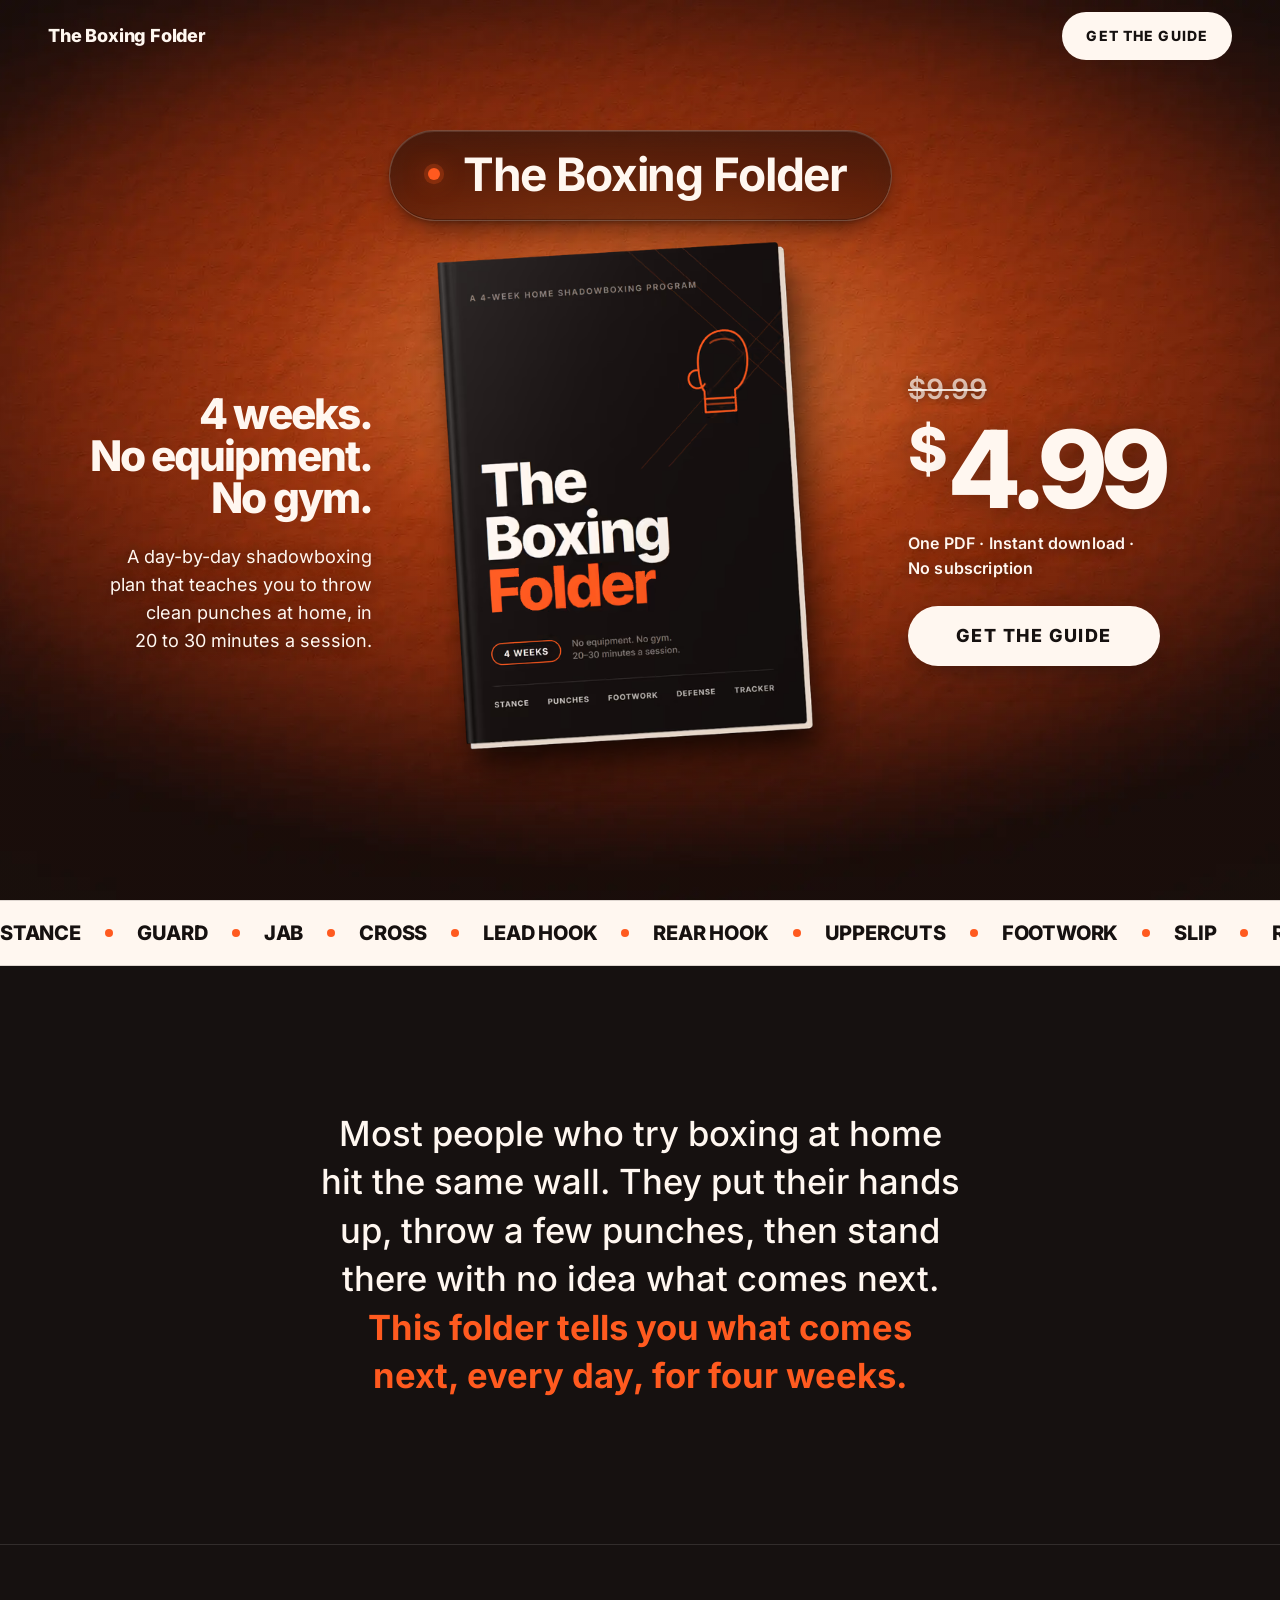
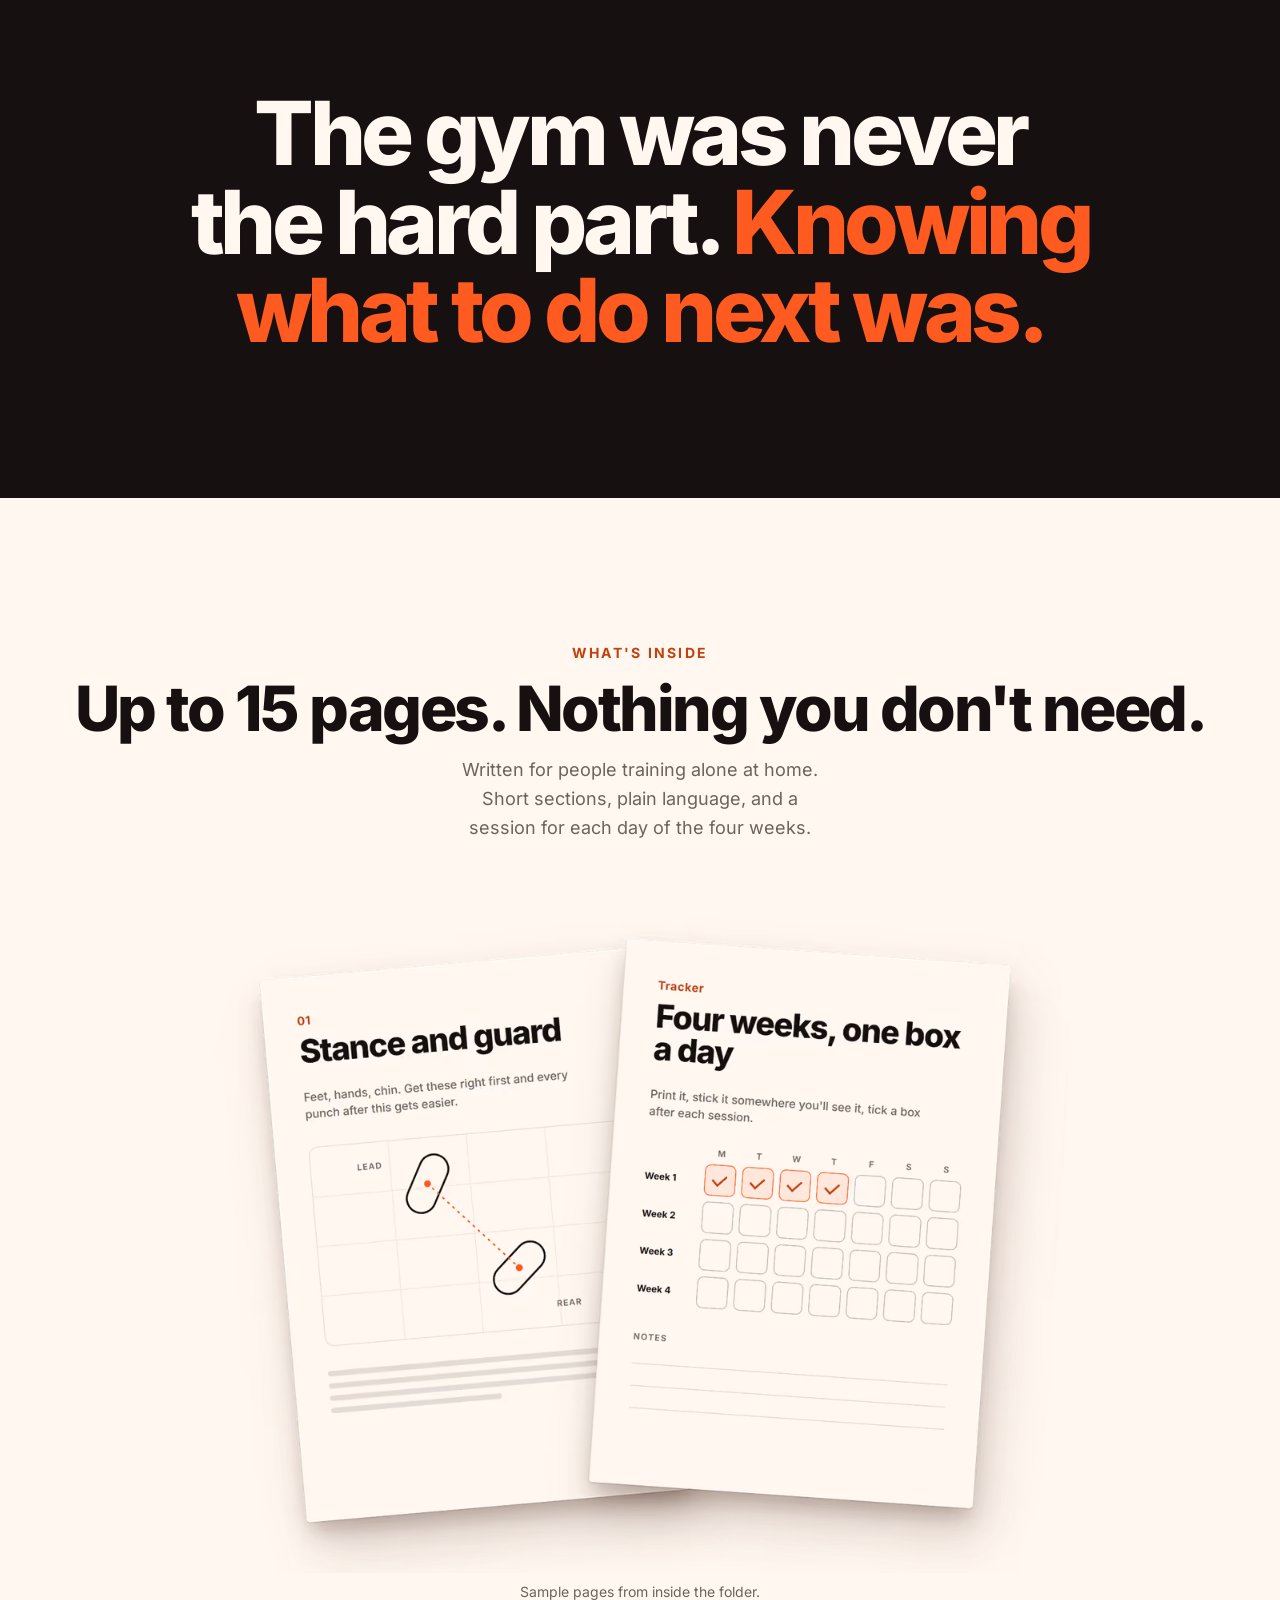
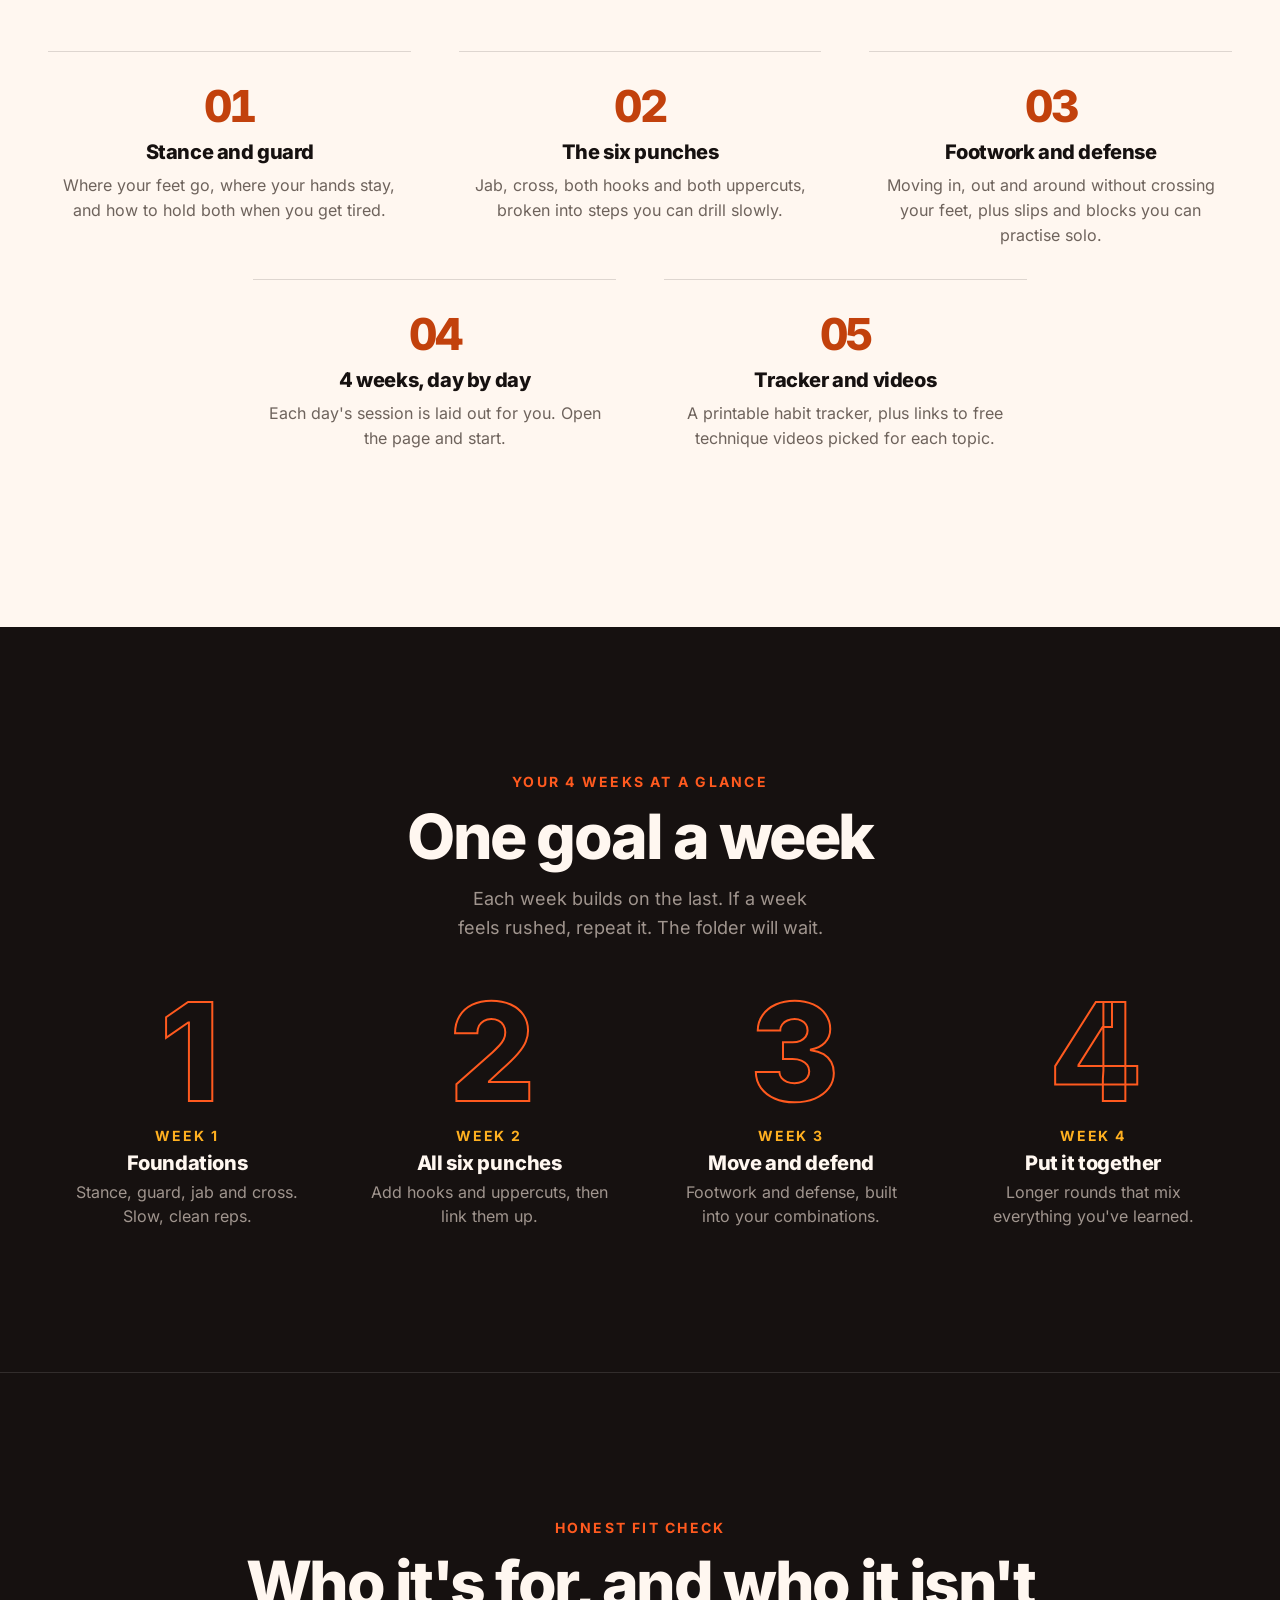
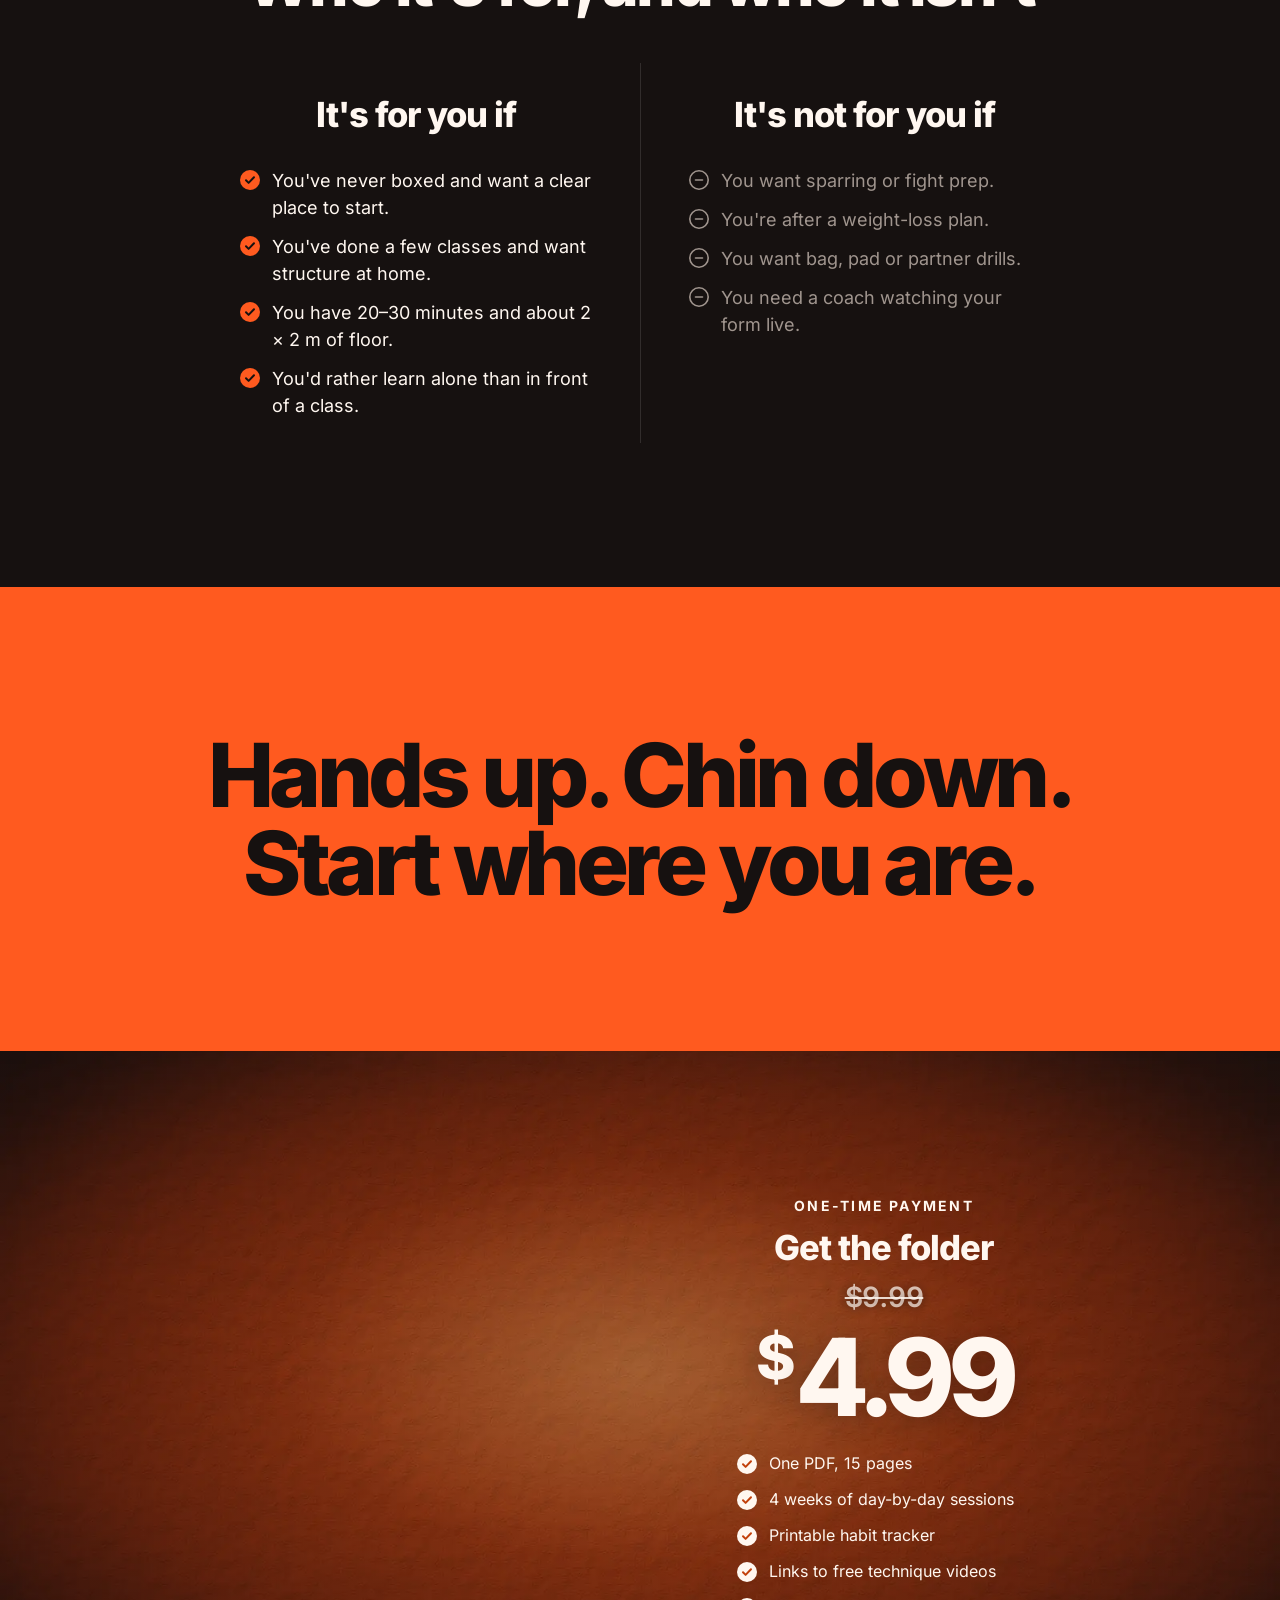
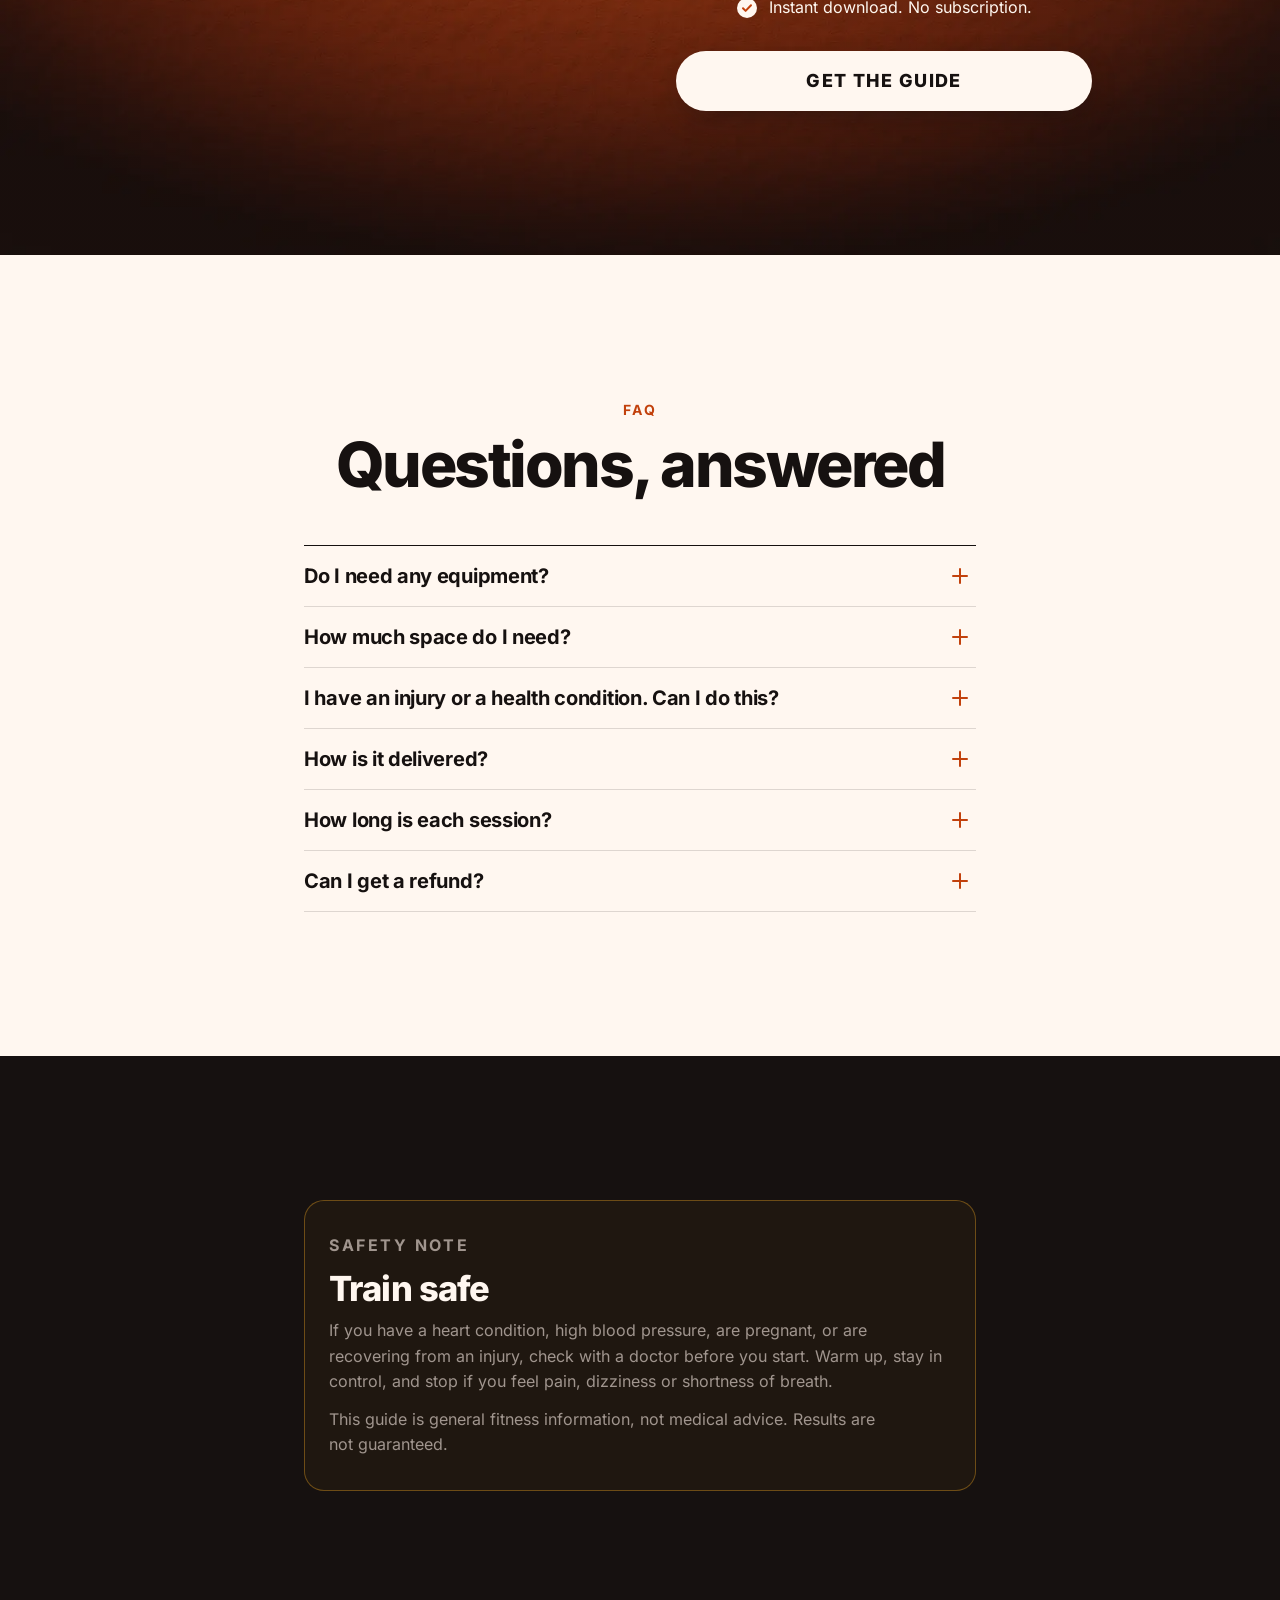
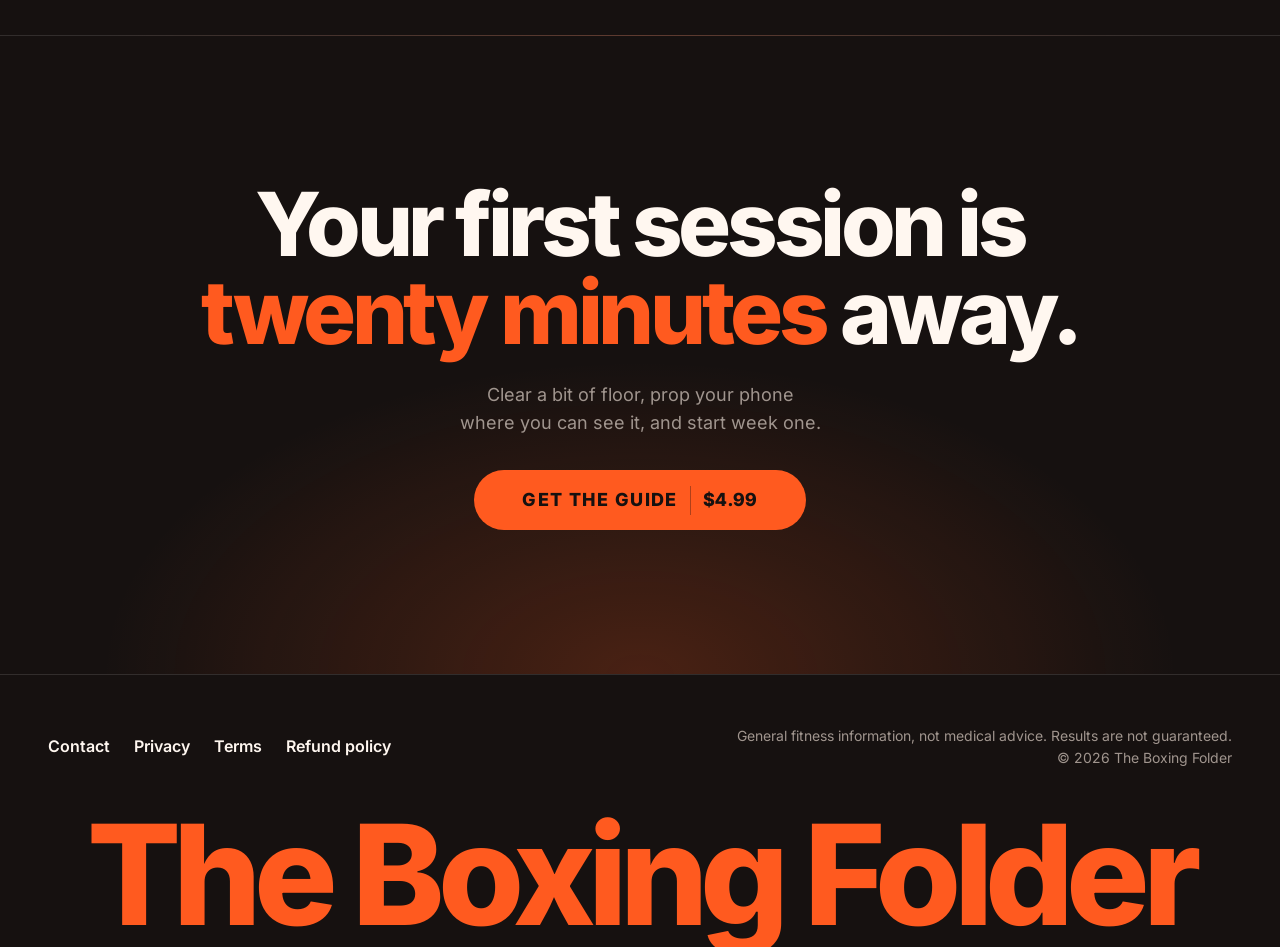
==== index.html @ f083397f "Polar checkout, struck launch price, classier title pill, refund policy, Polar in terms and privacy" ====
<!doctype html>
<html lang="en">
<head>
  <meta charset="utf-8">
  <meta name="viewport" content="width=device-width, initial-scale=1, viewport-fit=cover">
  <title>The Boxing Folder: a 4-week home shadowboxing program (PDF)</title>
  <meta name="description" content="A 4-week, day-by-day shadowboxing program for home. No equipment, no gym, 20–30 minutes a session. One PDF, $4.99, instant download.">
  <meta name="theme-color" content="#161110">
  <meta name="color-scheme" content="dark">

  <link rel="canonical" href="https://theboxingfolder.onrender.com/">
  <meta property="og:url" content="https://theboxingfolder.onrender.com/">
  <meta property="og:type" content="website">
  <meta property="og:title" content="The Boxing Folder">
  <meta property="og:description" content="4 weeks. No equipment. No gym. A day-by-day shadowboxing plan for home.">
  <meta property="og:image" content="https://theboxingfolder.onrender.com/assets/img/og-image.jpg">
  <meta property="og:image:width" content="1200">
  <meta property="og:image:height" content="630">
  <meta property="og:image:alt" content="The Boxing Folder: 4 weeks, no equipment, no gym.">
  <meta name="twitter:card" content="summary_large_image">
  <meta name="twitter:title" content="The Boxing Folder">
  <meta name="twitter:description" content="4 weeks. No equipment. No gym. A day-by-day shadowboxing plan for home.">
  <meta name="twitter:image" content="https://theboxingfolder.onrender.com/assets/img/og-image.jpg">

  <link rel="icon" href="assets/favicon.svg" type="image/svg+xml">
  <link rel="preload" href="assets/fonts/inter-latin-var.woff2" as="font" type="font/woff2" crossorigin>
  <link rel="preload" href="assets/img/texture-tall.webp" as="image" type="image/webp" media="(max-width: 1023px)">
  <link rel="preload" href="assets/img/texture-wide.webp" as="image" type="image/webp" media="(min-width: 1024px)">
  <link rel="stylesheet" href="styles.css">
  <script src="main.js" defer></script>
</head>
<body>
  <a class="skip" href="#main">Skip to content</a>

  <header class="site-header is-over" data-header>
    <div class="wrap header-row">
      <a class="wordmark" href="#top" data-header-mark>The Boxing Folder</a>
      <a class="btn btn-sm" href="#buy" data-checkout>GET THE GUIDE</a>
    </div>
  </header>

  <main id="main">
    <!-- Hero: title at the very top, the book in the middle, the price opposite the tagline -->
    <section class="hero texture" id="top" aria-labelledby="title">
      <div class="wrap hero-inner">
        <div class="hero-title">
          <div class="title-pill"><h1 id="title">The Boxing Folder</h1></div>
        </div>

        <div class="hero-grid">
          <p class="tagline"><span>4 weeks.</span> <span>No equipment.</span> <span>No gym.</span></p>

          <figure class="hero-book">
            <!-- PLACEHOLDER: stand-in cover. Re-render book-*.avif/webp from the real PDF cover (render-art2.js). -->
            <picture>
              <source type="image/avif" srcset="assets/img/book-400.avif 400w, assets/img/book-600.avif 600w, assets/img/book-800.avif 800w, assets/img/book-1000.avif 1000w" sizes="(min-width: 1024px) 440px, min(78vw, 400px)">
              <img src="assets/img/book-600.webp" srcset="assets/img/book-400.webp 400w, assets/img/book-600.webp 600w, assets/img/book-800.webp 800w, assets/img/book-1000.webp 1000w" sizes="(min-width: 1024px) 440px, min(78vw, 400px)" width="1110" height="1428" alt="The Boxing Folder, shown as a book: a 4-week home shadowboxing program." fetchpriority="high" decoding="async">
            </picture>
          </figure>

          <div class="buy" data-hero-cta>
            <p class="big-price">
              <s class="was"><span class="sr-only">Regular price </span>$9.99</s>
              <span class="price"><span class="sr-only">Launch price </span><span class="cur">$</span>4.99</span>
            </p>
            <p class="price-note"><span>One PDF · Instant download ·</span> <span>No subscription</span></p>
            <a class="btn btn-light btn-lg" href="#buy" data-checkout>GET THE GUIDE</a>
          </div>

          <p class="promise">A day-by-day shadowboxing plan that teaches you to throw clean punches at home, in 20 to 30 minutes a session.</p>
        </div>
      </div>
    </section>

    <!-- Ticker -->
    <div class="ticker" aria-hidden="true">
      <div class="ticker-track">
        <span>Stance</span><span>Guard</span><span>Jab</span><span>Cross</span><span>Lead hook</span><span>Rear hook</span><span>Uppercuts</span><span>Footwork</span><span>Slip</span><span>Roll</span>
        <span>Stance</span><span>Guard</span><span>Jab</span><span>Cross</span><span>Lead hook</span><span>Rear hook</span><span>Uppercuts</span><span>Footwork</span><span>Slip</span><span>Roll</span>
      </div>
    </div>

    <!-- Intro -->
    <section class="section intro" aria-label="Introduction">
      <div class="wrap center">
        <p class="lead">Most people who try boxing at home hit the same wall. They put their hands up, throw a few punches, then stand there with no idea what comes next. <strong>This folder tells you what comes next, every day, for four weeks.</strong></p>
      </div>
    </section>

    <!-- Manifesto -->
    <section class="section manifesto" aria-label="Why it works">
      <div class="wrap center">
        <p class="statement reveal">The gym was never the hard part. <em>Knowing what to do next was.</em></p>
      </div>
    </section>

    <!-- What's inside -->
    <section class="section band-paper" id="inside" aria-labelledby="inside-h">
      <div class="wrap">
        <header class="section-head center">
          <p class="eyebrow">What's inside</p>
          <h2 id="inside-h">Up to 15 pages. Nothing you don't need.</h2>
          <p class="section-sub">Written for people training alone at home. Short sections, plain language, and a session for each day of the four weeks.</p>
        </header>

        <figure class="pages reveal">
          <!-- PLACEHOLDER: stand-in pages. Replace pages-*.avif/webp with real pages from the PDF. -->
          <picture>
            <source type="image/avif" srcset="assets/img/pages-700.avif 700w, assets/img/pages-1100.avif 1100w, assets/img/pages-1600.avif 1600w" sizes="(min-width: 1024px) 880px, 100vw">
            <img src="assets/img/pages-1100.webp" srcset="assets/img/pages-700.webp 700w, assets/img/pages-1100.webp 1100w, assets/img/pages-1600.webp 1600w" sizes="(min-width: 1024px) 880px, 100vw" width="1600" height="1240" alt="Two sample pages: a stance diagram with lead and rear foot placement, and a four-week habit tracker." loading="lazy" decoding="async">
          </picture>
          <figcaption>Sample pages from inside the folder.</figcaption>
        </figure>

        <ol class="items">
          <li class="item reveal">
            <span class="item-num">01</span>
            <h3>Stance and guard</h3>
            <p>Where your feet go, where your hands stay, and how to hold both when you get tired.</p>
          </li>
          <li class="item reveal">
            <span class="item-num">02</span>
            <h3>The six punches</h3>
            <p>Jab, cross, both hooks and both uppercuts, broken into steps you can drill slowly.</p>
          </li>
          <li class="item reveal">
            <span class="item-num">03</span>
            <h3>Footwork and defense</h3>
            <p>Moving in, out and around without crossing your feet, plus slips and blocks you can practise solo.</p>
          </li>
          <li class="item reveal">
            <span class="item-num">04</span>
            <h3>4 weeks, day by day</h3>
            <p>Each day's session is laid out for you. Open the page and start.</p>
          </li>
          <li class="item reveal">
            <span class="item-num">05</span>
            <h3>Tracker and videos</h3>
            <p>A printable habit tracker, plus links to free technique videos picked for each topic.</p>
          </li>
        </ol>
      </div>
    </section>

    <!-- Four weeks at a glance -->
    <section class="section" id="weeks" aria-labelledby="weeks-h">
      <div class="wrap">
        <header class="section-head center">
          <p class="eyebrow">Your 4 weeks at a glance</p>
          <h2 id="weeks-h">One goal a week</h2>
          <p class="section-sub">Each week builds on the last. If a week feels rushed, repeat it. The folder will wait.</p>
        </header>
        <ol class="weeks">
          <li class="week reveal"><span class="week-num" aria-hidden="true">1</span><span class="week-tag">Week 1</span><h3>Foundations</h3><p>Stance, guard, jab and cross. Slow, clean reps.</p></li>
          <li class="week reveal"><span class="week-num" aria-hidden="true">2</span><span class="week-tag">Week 2</span><h3>All six punches</h3><p>Add hooks and uppercuts, then link them up.</p></li>
          <li class="week reveal"><span class="week-num" aria-hidden="true">3</span><span class="week-tag">Week 3</span><h3>Move and defend</h3><p>Footwork and defense, built into your combinations.</p></li>
          <li class="week reveal"><span class="week-num" aria-hidden="true">4</span><span class="week-tag">Week 4</span><h3>Put it together</h3><p>Longer rounds that mix everything you've learned.</p></li>
        </ol>
      </div>
    </section>

    <!-- Who it's for -->
    <section class="section" id="fit" aria-labelledby="fit-h">
      <div class="wrap">
        <header class="section-head center">
          <p class="eyebrow">Honest fit check</p>
          <h2 id="fit-h">Who it's for, and who it isn't</h2>
        </header>
        <div class="fit">
          <div class="fit-col reveal">
            <h3>It's for you if</h3>
            <ul class="ticks">
              <li>You've never boxed and want a clear place to start.</li>
              <li>You've done a few classes and want structure at home.</li>
              <li>You have 20–30 minutes and about 2 × 2 m of floor.</li>
              <li>You'd rather learn alone than in front of a class.</li>
            </ul>
          </div>
          <div class="fit-col reveal">
            <h3>It's not for you if</h3>
            <ul class="ticks ticks-no">
              <li>You want sparring or fight prep.</li>
              <li>You're after a weight-loss plan.</li>
              <li>You want bag, pad or partner drills.</li>
              <li>You need a coach watching your form live.</li>
            </ul>
          </div>
        </div>
      </div>
    </section>

    <!-- Own-voice line -->
    <section class="band-ember" aria-label="Our approach">
      <div class="wrap center">
        <p class="statement statement-dark reveal">Hands up. Chin down. Start where you are.</p>
      </div>
    </section>

    <!-- Pricing -->
    <section class="section pricing texture" id="pricing" aria-labelledby="pricing-h">
      <div class="wrap">
        <div class="offer" id="buy">
          <figure class="offer-book reveal">
            <picture>
              <source type="image/avif" srcset="assets/img/book-400.avif 400w, assets/img/book-600.avif 600w, assets/img/book-800.avif 800w" sizes="(min-width: 1024px) 400px, min(60vw, 320px)">
              <img src="assets/img/book-600.webp" srcset="assets/img/book-400.webp 400w, assets/img/book-600.webp 600w, assets/img/book-800.webp 800w" sizes="(min-width: 1024px) 400px, min(60vw, 320px)" width="1110" height="1428" alt="" loading="lazy" decoding="async">
            </picture>
          </figure>

          <div class="offer-body">
            <p class="eyebrow eyebrow-light">One-time payment</p>
            <h2 id="pricing-h">Get the folder</h2>


            <p class="big-price">
              <s class="was"><span class="sr-only">Regular price </span>$9.99</s>
              <span class="price"><span class="sr-only">Launch price </span><span class="cur">$</span>4.99</span>
            </p>


            <a class="btn btn-light btn-lg btn-block" href="#buy" data-checkout>GET THE GUIDE</a>
            <p class="pay-note" data-preview hidden><a href="#" data-preview-link>Read a free Week 1 preview</a></p>
            <ul class="ticks ticks-light offer-list">
              <li>One PDF, 15 pages</li>
              <li>4 weeks of day-by-day sessions</li>
              <li>Printable habit tracker</li>
              <li>Links to free technique videos</li>
              <li>Instant download. No subscription.</li>
            </ul>

          </div>
        </div>
      </div>
    </section>

    <!-- Testimonials: rendered from testimonials.json, switched by CONFIG.SHOW_TESTIMONIALS in main.js -->
    <section class="section" id="testimonials" aria-labelledby="testimonials-h" hidden>
      <div class="wrap">
        <header class="section-head center">
          <p class="eyebrow">From people who've used it</p>
          <h2 id="testimonials-h">In their words</h2>
        </header>
        <div class="testimonials" data-testimonials></div>
        <p class="results-vary center">Individual results vary.</p>
      </div>
    </section>

    <!-- FAQ -->
    <section class="section band-paper" id="faq" aria-labelledby="faq-h">
      <div class="wrap">
        <header class="section-head center">
          <p class="eyebrow">FAQ</p>
          <h2 id="faq-h">Questions, answered</h2>
        </header>
        <div class="faq">
          <details>
            <summary>Do I need any equipment?</summary>
            <div class="answer"><p>No. Wear comfortable clothes, and either shoes you can pivot in or bare feet on a floor that doesn't slip. A mirror helps but isn't required.</p></div>
          </details>
          <details>
            <summary>How much space do I need?</summary>
            <div class="answer"><p>About 2 × 2 metres. Clear anything you could hit or trip on, and check for ceiling fans before you throw an uppercut.</p></div>
          </details>
          <details>
            <summary>I have an injury or a health condition. Can I do this?</summary>
            <div class="answer"><p>Talk to your doctor first. Shadowboxing is low impact, but it still raises your heart rate and works your shoulders, knees and back. Stop if anything hurts beyond normal effort.</p></div>
          </details>
          <details>
            <summary>How is it delivered?</summary>
            <div class="answer"><p>As one PDF. Straight after payment you get a download button on the confirmation page, plus an email receipt with a link to download it again whenever you need it. It reads well on a phone, and you can print the tracker.</p></div>
          </details>
          <details>
            <summary>How long is each session?</summary>
            <div class="answer"><p>20 to 30 minutes. Short enough to fit before work or after dinner.</p></div>
          </details>
          <details>
            <summary>Can I get a refund?</summary>
            <div class="answer"><p>Yes. If the folder isn't right for you, ask within 14 days of buying and you'll get a full refund, no questions asked. Details are in the <a href="refund.html">refund policy</a>.</p></div>
          </details>
        </div>
      </div>
    </section>

    <!-- Safety -->
    <section class="section" id="safety" aria-labelledby="safety-h">
      <div class="wrap">
        <div class="safety">
          <p class="eyebrow eyebrow-amber">Safety note</p>
          <h2 id="safety-h" class="h-small">Train safe</h2>
          <p>If you have a heart condition, high blood pressure, are pregnant, or are recovering from an injury, check with a doctor before you start. Warm up, stay in control, and stop if you feel pain, dizziness or shortness of breath.</p>
          <p>This guide is general fitness information, not medical advice. Results are not guaranteed.</p>
        </div>
      </div>
    </section>

    <!-- Final CTA -->
    <section class="section final" id="final" aria-labelledby="final-h">
      <div class="wrap center">
        <h2 id="final-h" class="final-h reveal">Your first session is <em>twenty minutes</em> away.</h2>
        <p class="final-sub">Clear a bit of floor, prop your phone where you can see it, and start week one.</p>
        <a class="btn btn-lg" href="#buy" data-checkout>GET THE GUIDE <span class="btn-price">$4.99</span></a>
      </div>
    </section>
  </main>

  <footer class="site-footer">
    <div class="wrap">
      <div class="footer-row">
        <nav class="footer-links" aria-label="Legal">
          <a href="contact.html">Contact</a>
          <a href="privacy.html">Privacy</a>
          <a href="terms.html">Terms</a>
          <a href="refund.html">Refund policy</a>
        </nav>
        <p class="footer-note">General fitness information, not medical advice. Results are not guaranteed.<br>© <span data-year>2026</span> The Boxing Folder<span data-creator hidden></span></p>
      </div>
      <p class="giant" aria-hidden="true">The Boxing Folder</p>
    </div>
  </footer>

  <!-- Sticky phone CTA -->
  <div class="sticky-cta" data-sticky aria-hidden="true">
    <div class="sticky-inner">
      <span class="sticky-price"><span class="sticky-prices"><s class="was"><span class="sr-only">Regular price </span>$9.99</s> <span class="price"><span class="sr-only">Launch price </span>$4.99</span></span><span class="sticky-sub">One PDF · instant download</span></span>
      <a class="btn btn-sm" href="#buy" data-checkout tabindex="-1">GET THE GUIDE</a>
    </div>
  </div>

</body>
</html>
---- styles.css ----
/* The Boxing Folder: phone-first styles.
   Spacing scale: 4 8 12 16 24 32 48 72 96 144. One card radius (20px); pills for buttons and badges. */

/* ---------- Fonts ---------- */
@font-face {
  font-family: "Inter";
  src: url("assets/fonts/inter-latin-var.woff2") format("woff2");
  font-weight: 400 800;
  font-style: normal;
  font-display: swap;
  unicode-range: U+0000-00FF, U+0131, U+0152-0153, U+02BB-02BC, U+02C6, U+02DA, U+02DC, U+0304, U+0308, U+0329, U+2000-206F, U+20AC, U+2122, U+2191, U+2193, U+2212, U+2215, U+FEFF, U+FFFD;
}
/* Metric-matched fallback so text does not jump when Inter arrives. */
@font-face {
  font-family: "Inter Fallback";
  src: local("Arial"), local("Helvetica"), local("Roboto");
  ascent-override: 90.44%;
  descent-override: 22.52%;
  line-gap-override: 0%;
  size-adjust: 107.12%;
}

/* ---------- Tokens ---------- */
:root {
  --ember: #FF5A1F;
  --ember-deep: #C2410C;
  --amber: #FFB020;
  --charcoal: #161110;
  --charcoal-2: #1E1715;
  --paper: #FFF7F0;
  --paper-2: #F6E9DD;
  --ash: #A0958E;          /* secondary text on charcoal (AA: 6.6:1) */
  --ash-on-paper: #6E635C;
  --rule: rgba(255, 247, 240, 0.12);
  --rule-paper: rgba(22, 17, 16, 0.14);

  --s1: 4px; --s2: 8px; --s3: 12px; --s4: 16px; --s5: 24px; --s6: 32px; --s7: 48px; --s8: 72px; --s9: 96px; --s10: 144px;

  --fs-xs: 0.8125rem;   /* 13 */
  --fs-sm: 0.9375rem;   /* 15 */
  --fs-base: 1.0625rem; /* 17 */
  --fs-md: 1.25rem;     /* 20 */
  --fs-lg: clamp(1.5rem, 1.2rem + 1.2vw, 2.25rem);
  --fs-xl: clamp(2.25rem, 1.5rem + 3vw, 4rem);
  --fs-2xl: clamp(2.5rem, 1.2rem + 5.4vw, 6rem);
  --fs-title: clamp(1.375rem, 6.2vw, 2.875rem);
  --fs-price: 6rem;
  --fs-price: clamp(3.75rem, min(25vw, 14svh), 9rem);

  --r-card: 20px;
  --r-pill: 999px;
  --gutter: var(--s5);
  --max: 1200px;
  --header-h: 64px;
  --sticky-h: 76px;
  --font: "Inter", "Inter Fallback", system-ui, sans-serif;
  --ease: cubic-bezier(0.2, 0.7, 0.2, 1);
}

/* ---------- Base ---------- */
*, *::before, *::after { box-sizing: border-box; }
html {
  -webkit-text-size-adjust: 100%;
  text-size-adjust: 100%;
  -webkit-tap-highlight-color: transparent;
  scroll-padding-top: calc(var(--header-h) + var(--s4));
  background: var(--charcoal);
}
@media (prefers-reduced-motion: no-preference) {
  html { scroll-behavior: smooth; }
}
body {
  margin: 0;
  font-family: var(--font);
  font-size: var(--fs-base);
  line-height: 1.6;
  color: var(--paper);
  background: var(--charcoal);
  -webkit-font-smoothing: antialiased;
  -moz-osx-font-smoothing: grayscale;
  overflow-x: clip;
}
h1, h2, h3, p, ol, ul, figure { margin: 0; }
ol, ul { padding: 0; list-style: none; }
img { display: block; max-width: 100%; height: auto; }
a { color: inherit; -webkit-tap-highlight-color: transparent; }
button, summary, a { touch-action: manipulation; }
h1, h2, h3 { text-wrap: balance; font-weight: 800; }
p { text-wrap: pretty; }
em { font-style: normal; }
:focus { outline: none; }
:focus-visible { outline: 2px solid var(--amber); outline-offset: 3px; border-radius: 6px; }

.wrap { width: min(100% - 2 * var(--gutter), var(--max)); margin-inline: auto; }
.center { text-align: center; }
.sr-only { position: absolute; width: 1px; height: 1px; padding: 0; margin: -1px; overflow: hidden; clip: rect(0 0 0 0); clip-path: inset(50%); white-space: nowrap; border: 0; }
.skip {
  position: absolute; left: var(--s4); top: -100px; z-index: 100;
  padding: var(--s3) var(--s4); background: var(--paper); color: var(--charcoal);
  border-radius: var(--r-pill); font-weight: 700; text-decoration: none;
}
.skip:focus-visible { top: var(--s4); }

/* Marked placeholders: visible in preview so nothing ships half-filled by accident. */
.ph { color: var(--amber); background: rgba(255, 176, 32, 0.12); border-bottom: 1px dashed var(--amber); border-radius: 2px; }
.band-paper .ph { color: #8A4B00; background: rgba(255, 176, 32, 0.2); border-color: #8A4B00; }

/* ---------- Textured ember surface (hero and pricing) ---------- */
.texture {
  position: relative;
  background-color: #7A260C;
  background-image: linear-gradient(rgba(22, 17, 16, 0.12), rgba(22, 17, 16, 0.12)), url("assets/img/texture-tall.webp");
  background-size: cover;
  background-position: center;
  background-repeat: no-repeat;
}
@media (min-width: 1024px) {
  .texture { background-image: linear-gradient(rgba(22, 17, 16, 0.12), rgba(22, 17, 16, 0.12)), url("assets/img/texture-wide.webp"); }
}

/* ---------- Buttons ---------- */
.btn {
  display: inline-flex; align-items: center; justify-content: center; gap: var(--s3);
  min-height: 52px; padding: 0 var(--s6);
  border-radius: var(--r-pill);
  background: var(--ember); color: var(--charcoal);
  font-weight: 800; font-size: var(--fs-sm); letter-spacing: 0.08em;
  text-decoration: none; white-space: nowrap;
  -webkit-touch-callout: none;
  user-select: none;
  transition: transform 160ms var(--ease), filter 160ms var(--ease), background-color 200ms var(--ease);
}
@media (hover: hover) {
  .btn:hover { background: #FF6E3A; }
  .btn-light:hover { background: #FFFFFF; }
}
.btn:active { transform: scale(0.98); filter: brightness(0.9); }
.btn:focus-visible { outline-offset: 4px; border-radius: var(--r-pill); }
.btn-sm { min-height: 48px; padding: 0 var(--s5); font-size: var(--fs-xs); }
.btn-lg { min-height: 60px; padding: 0 var(--s7); font-size: var(--fs-base); }
.btn-light { background: var(--paper); color: var(--charcoal); box-shadow: 0 10px 30px -10px rgba(22, 17, 16, 0.6); }
.btn-block { width: 100%; }
.btn-price { padding-left: var(--s3); border-left: 1.5px solid rgba(22, 17, 16, 0.35); font-variant-numeric: tabular-nums; letter-spacing: 0.02em; }

.badge {
  display: inline-block;
  padding: var(--s1) var(--s3);
  border: 1px solid rgba(255, 176, 32, 0.45);
  border-radius: var(--r-pill);
  color: var(--amber);
  font-size: var(--fs-xs); font-weight: 600; letter-spacing: 0.02em; line-height: 1.6;
}
.eyebrow {
  color: var(--ember);
  font-size: var(--fs-xs); font-weight: 700; letter-spacing: 0.16em; text-transform: uppercase;
  margin-bottom: var(--s3);
}
.eyebrow-light { color: var(--paper); }
.eyebrow-amber { color: var(--amber); }

/* ---------- Header ---------- */
.site-header {
  position: fixed; top: 0; left: 0; right: 0; z-index: 20;
  padding-top: env(safe-area-inset-top, 0px);
  background: rgba(22, 17, 16, 0.92);
  border-bottom: 1px solid var(--rule);
  transition: background-color 240ms var(--ease), border-color 240ms var(--ease);
}
@supports ((-webkit-backdrop-filter: blur(1px)) or (backdrop-filter: blur(1px))) {
  .site-header { background: rgba(22, 17, 16, 0.76); -webkit-backdrop-filter: blur(14px); backdrop-filter: blur(14px); }
}
.site-header.is-over { background: transparent; border-bottom-color: transparent; -webkit-backdrop-filter: none; backdrop-filter: none; }
.site-header.is-over .btn { background: var(--paper); }
.header-row { height: var(--header-h); display: flex; align-items: center; justify-content: space-between; gap: var(--s4); }
.wordmark {
  font-weight: 800; font-size: var(--fs-sm); letter-spacing: -0.01em; text-decoration: none; white-space: nowrap;
  min-height: 48px; display: inline-flex; align-items: center;
  transition: opacity 240ms var(--ease), visibility 240ms;
}
.site-header.is-over .wordmark { opacity: 0; visibility: hidden; }

/* ---------- Hero ---------- */
.hero {
  min-height: 100vh;
  min-height: 100svh;
  padding: calc(var(--header-h) + env(safe-area-inset-top, 0px) + var(--s2)) 0 var(--s8);
  overflow: clip;
}
.hero-inner { display: flex; flex-direction: column; align-items: center; }
.hero-title { display: flex; flex-direction: column; align-items: center; gap: var(--s3); }

.title-pill {
  /* Smoked-glass capsule: hairline light edge, soft drop shadow, a small ember dot. */
  position: relative;
  display: inline-flex;
  align-items: center;
  gap: 0.5em;
  max-width: 100%;
  padding: 0.42em 0.95em 0.46em 0.82em;
  font-size: var(--fs-title);
  color: var(--paper);
  border-radius: var(--r-pill);
  background: linear-gradient(180deg, rgba(22, 17, 16, 0.72), rgba(22, 17, 16, 0.58));
  border: 1px solid rgba(255, 247, 240, 0.2);
  box-shadow:
    inset 0 1px 0 rgba(255, 247, 240, 0.12),
    inset 0 -1px 0 rgba(0, 0, 0, 0.25),
    0 14px 34px -16px rgba(0, 0, 0, 0.75),
    0 2px 6px -2px rgba(0, 0, 0, 0.35);
  will-change: transform;
}
@supports ((-webkit-backdrop-filter: blur(1px)) or (backdrop-filter: blur(1px))) {
  .title-pill {
    background: linear-gradient(180deg, rgba(22, 17, 16, 0.58), rgba(22, 17, 16, 0.42));
    -webkit-backdrop-filter: blur(12px) saturate(1.2);
    backdrop-filter: blur(12px) saturate(1.2);
  }
}
.title-pill::before {
  content: "";
  flex: none;
  width: 0.26em; height: 0.26em;
  border-radius: 50%;
  background: var(--ember);
  box-shadow: 0 0 0 0.09em rgba(255, 90, 31, 0.22), 0 0 0.5em rgba(255, 90, 31, 0.55);
}
.title-pill h1 {
  font-size: 1em;
  line-height: 1.05;
  font-weight: 700;
  letter-spacing: -0.025em;
  white-space: nowrap;
}
@media (prefers-reduced-motion: no-preference) {
  .title-pill { animation: float 6s ease-in-out infinite; }
  .title-pill::before { animation: dot 6s ease-in-out infinite; }
}
@keyframes float { 0%, 100% { transform: translateY(0); } 50% { transform: translateY(-6px); } }
@keyframes dot { 0%, 100% { opacity: 0.75; } 50% { opacity: 1; } }

.hero-grid {
  width: 100%;
  margin-top: var(--s5);
  display: grid;
  justify-items: center;
  text-align: center;
  grid-template-areas: "tag" "book" "buy" "promise";
}
.tagline {
  grid-area: tag;
  font-size: clamp(1.125rem, 5vw, 1.625rem); font-weight: 800; letter-spacing: -0.025em; line-height: 1.15;
  text-wrap: balance;
}
.hero-book {
  grid-area: book;
  width: min(78vw, 400px);
  /* Size from the screen height so the price and button always land on the first screen. */
  width: clamp(120px, calc((100svh - 456px) * 0.7773), min(78vw, 400px));
  aspect-ratio: 1110 / 1428;
  margin: var(--s2) 0 -8%;
}
.hero-book img { width: 100%; height: 100%; }
.buy { grid-area: buy; display: flex; flex-direction: column; align-items: center; position: relative; z-index: 1; }
.promise {
  grid-area: promise;
  margin-top: var(--s6); max-width: 22rem;
  color: var(--paper); font-size: var(--fs-base); line-height: 1.55; text-shadow: 0 1px 12px rgba(22, 17, 16, 0.5);
  text-wrap: balance;
}

/* The price: big, bold, readable */
.big-price {
  display: flex; align-items: baseline; justify-content: center; gap: var(--s3);
  font-size: var(--fs-price);
  line-height: 0.92;
}
.price {
  font-weight: 800; letter-spacing: -0.05em;
  font-variant-numeric: tabular-nums lining-nums;
  color: var(--paper);
  text-shadow: 0 4px 30px rgba(22, 17, 16, 0.35);
}
.big-price .cur { font-size: 0.56em; vertical-align: 0.62em; margin-right: 0.04em; letter-spacing: 0; }
.big-price { flex-wrap: wrap; }
.price-note span { display: inline-block; }
.big-price .was { flex-basis: 100%; text-align: center; margin-bottom: 0.06em; font-size: 0.26em; font-weight: 600; line-height: 1.2; color: rgba(255, 247, 240, 0.72); text-decoration-line: line-through; text-decoration-thickness: 2px; text-decoration-color: rgba(255, 247, 240, 0.85); letter-spacing: -0.01em; font-variant-numeric: tabular-nums; text-shadow: 0 1px 10px rgba(22, 17, 16, 0.45); }
.price-note { margin: var(--s3) 0 var(--s5); max-width: 18rem; font-size: var(--fs-sm); font-weight: 600; color: var(--paper); letter-spacing: 0.01em; text-wrap: balance; text-shadow: 0 1px 12px rgba(22, 17, 16, 0.5); }


/* ---------- Ticker ---------- */
.ticker { background: var(--paper); color: var(--charcoal); overflow: hidden; border-block: 1px solid var(--rule-paper); }
.ticker-track { display: flex; width: max-content; padding: var(--s4) 0; }
.ticker span {
  display: inline-flex; align-items: center;
  font-size: var(--fs-md); font-weight: 800; letter-spacing: -0.01em; text-transform: uppercase; white-space: nowrap;
}
.ticker span::after { content: ""; width: 8px; height: 8px; margin: 0 var(--s5); border-radius: 50%; background: var(--ember); }
@media (prefers-reduced-motion: no-preference) {
  .ticker-track { animation: ticker 42s linear infinite; }
}
@keyframes ticker { to { transform: translateX(-50%); } }

/* ---------- Sections ---------- */
.section { padding-block: var(--s9); }
.section + .section:not(.band-paper):not(.texture) { border-top: 1px solid var(--rule); }
.band-paper + .section, .texture + .section, .band-ember + .section { border-top: 0 !important; }
.section-head { margin-bottom: var(--s7); }
.section h2 { font-size: var(--fs-xl); line-height: 1.02; letter-spacing: -0.04em; }
.section-sub { margin: var(--s4) auto 0; max-width: 30rem; color: var(--ash); text-wrap: balance; }
.h-small { font-size: var(--fs-lg) !important; letter-spacing: -0.025em !important; }

.band-paper { background: var(--paper); color: var(--charcoal); }
.band-paper .eyebrow { color: var(--ember-deep); }
.band-paper .section-sub { color: var(--ash-on-paper); }

.intro .lead {
  max-width: 36rem; margin-inline: auto;
  font-size: var(--fs-md); line-height: 1.5; font-weight: 500; color: var(--paper);
  text-wrap: balance;
}
.intro .lead strong { color: var(--ember); font-weight: 700; }

.manifesto { padding-block: var(--s9); }
.statement {
  max-width: 16em; margin-inline: auto;
  font-size: var(--fs-2xl); line-height: 1; font-weight: 800; letter-spacing: -0.05em;
  text-wrap: balance;
}
.statement em { color: var(--ember); }

.band-ember { background: var(--ember); color: var(--charcoal); padding-block: var(--s9); }
.statement-dark { color: var(--charcoal); max-width: 12em; }

/* What's inside */
.pages { margin: 0 calc(-1 * var(--gutter)) var(--s7); }
.pages picture { display: block; aspect-ratio: 1600 / 1240; max-width: 880px; margin-inline: auto; }
.pages img { width: 100%; height: 100%; }
.pages figcaption { margin-top: var(--s2); text-align: center; color: var(--ash-on-paper); font-size: var(--fs-xs); }

.items { display: grid; }
.item { text-align: center; padding: var(--s6) 0; border-top: 1px solid var(--rule-paper); }
.item-num {
  display: block; margin-bottom: var(--s3);
  color: var(--ember-deep); font-size: 2.75rem; line-height: 1; font-weight: 800; letter-spacing: -0.05em; font-variant-numeric: tabular-nums;
}
.item h3 { font-size: var(--fs-md); line-height: 1.25; letter-spacing: -0.02em; }
.item p { margin: var(--s2) auto 0; max-width: 21rem; color: var(--ash-on-paper); font-size: var(--fs-sm); line-height: 1.55; }

/* Weeks */
.weeks { display: grid; grid-template-columns: 1fr 1fr; gap: var(--s7) var(--s5); }
.week { text-align: center; }
.week-num {
  display: block;
  font-size: clamp(5rem, 22vw, 8.5rem); line-height: 0.9; font-weight: 800; letter-spacing: -0.05em;
  color: var(--ember);
  margin-bottom: var(--s3);
}
@supports (-webkit-text-stroke: 2px red) {
  .week-num { color: transparent; -webkit-text-stroke: 2px var(--ember); }
}
.week-tag { display: block; color: var(--amber); font-size: var(--fs-xs); font-weight: 700; letter-spacing: 0.14em; text-transform: uppercase; margin-bottom: var(--s1); }
.week h3 { font-size: var(--fs-md); line-height: 1.25; letter-spacing: -0.02em; }
.week p { margin: var(--s1) auto 0; max-width: 15rem; color: var(--ash); font-size: var(--fs-sm); line-height: 1.5; }

/* Fit check */
.fit { display: grid; max-width: 56rem; margin-inline: auto; }
.fit-col { padding: var(--s6) 0; }
.fit-col + .fit-col { border-top: 1px solid var(--rule); }
.fit-col h3 { text-align: center; font-size: var(--fs-lg); letter-spacing: -0.03em; margin-bottom: var(--s5); }
.ticks { max-width: 24rem; margin-inline: auto; }
.ticks li { position: relative; padding-left: var(--s6); font-size: var(--fs-base); line-height: 1.5; }
.ticks li + li { margin-top: var(--s3); }
.ticks li::before {
  content: ""; position: absolute; left: 0; top: 0.2em;
  width: 20px; height: 20px;
  background: no-repeat center / 20px 20px url("data:image/svg+xml,%3Csvg xmlns='http://www.w3.org/2000/svg' viewBox='0 0 20 20' fill='none'%3E%3Ccircle cx='10' cy='10' r='10' fill='%23FF5A1F'/%3E%3Cpath d='M6 10.3l2.6 2.6 5.4-5.6' stroke='%23161110' stroke-width='2' stroke-linecap='round' stroke-linejoin='round'/%3E%3C/svg%3E");
}
.ticks-no li { color: var(--ash); }
.ticks-no li::before {
  background-image: url("data:image/svg+xml,%3Csvg xmlns='http://www.w3.org/2000/svg' viewBox='0 0 20 20' fill='none' stroke='%23A0958E' stroke-width='1.6' stroke-linecap='round'%3E%3Ccircle cx='10' cy='10' r='9.2'/%3E%3Cpath d='M6.5 10h7'/%3E%3C/svg%3E");
}
.ticks-light li { color: var(--paper); font-size: var(--fs-sm); }
.ticks-light li::before {
  background-image: url("data:image/svg+xml,%3Csvg xmlns='http://www.w3.org/2000/svg' viewBox='0 0 20 20' fill='none'%3E%3Ccircle cx='10' cy='10' r='10' fill='%23FFF7F0'/%3E%3Cpath d='M6 10.3l2.6 2.6 5.4-5.6' stroke='%23C2410C' stroke-width='2' stroke-linecap='round' stroke-linejoin='round'/%3E%3C/svg%3E");
}

/* Pricing */
.pricing { padding-block: var(--s7) var(--s8); }
#buy { scroll-margin-top: 0; }
.pricing.texture { background-image: linear-gradient(rgba(22, 17, 16, 0.34), rgba(22, 17, 16, 0.34)), url("assets/img/texture-tall.webp"); }
@media (min-width: 1024px) {
  .pricing.texture { background-image: linear-gradient(rgba(22, 17, 16, 0.34), rgba(22, 17, 16, 0.34)), url("assets/img/texture-wide.webp"); }
}
.offer { display: grid; justify-items: center; text-align: center; gap: var(--s4); }
.offer-book {
  width: min(56vw, 300px);
  width: clamp(130px, calc((100svh - 400px) * 0.7773), min(56vw, 300px));
  aspect-ratio: 1110 / 1428; margin-bottom: -6%;
}
.offer-book img { width: 100%; height: 100%; }
.offer-body { width: 100%; max-width: 26rem; display: flex; flex-direction: column; align-items: center; }
.offer-body h2 { font-size: var(--fs-lg); letter-spacing: -0.03em; margin-bottom: var(--s4); }
.offer-body .big-price { margin-bottom: var(--s5); }
.offer-list { margin: var(--s6) auto 0; text-align: left; max-width: 20rem; }
.pay-note { margin-top: var(--s3); font-size: var(--fs-sm); }
.pay-note a { color: var(--paper); font-weight: 600; text-underline-offset: 4px; display: inline-flex; align-items: center; min-height: 48px; padding-inline: var(--s2); }
.pay-note + .pay-note { margin-top: 0; }

/* Testimonials */
.testimonials { max-width: 44rem; margin-inline: auto; display: grid; gap: var(--s4); }
.testimonial { padding: var(--s6) var(--s5); border: 1px solid var(--rule); border-radius: var(--r-card); }
.testimonial blockquote { margin: 0; font-size: var(--fs-md); line-height: 1.45; font-weight: 600; letter-spacing: -0.01em; }
.testimonial figcaption { margin-top: var(--s4); font-size: var(--fs-sm); }
.testimonial figcaption strong { display: block; font-weight: 700; }
.testimonial figcaption span { color: var(--ash); }
.results-vary { margin-top: var(--s5); color: var(--ash); font-size: var(--fs-xs); }

/* FAQ */
.faq { max-width: 42rem; margin-inline: auto; border-top: 1.5px solid var(--charcoal); }
.faq details { border-bottom: 1px solid var(--rule-paper); }
.faq summary {
  position: relative; list-style: none; cursor: pointer;
  min-height: 60px; padding: var(--s4) var(--s7) var(--s4) 0;
  display: flex; align-items: center;
  font-weight: 700; font-size: var(--fs-md); line-height: 1.35; letter-spacing: -0.015em;
  -webkit-tap-highlight-color: transparent;
  -webkit-user-select: none; user-select: none;
}
.faq summary::-webkit-details-marker { display: none; }
.faq summary::before, .faq summary::after {
  content: ""; position: absolute; right: var(--s2); top: 50%;
  width: 16px; height: 2px; margin-top: -1px; background: var(--ember-deep); border-radius: 2px;
  transition: transform 240ms var(--ease);
}
.faq summary::after { transform: rotate(90deg); }
.faq details[open] summary::after { transform: rotate(0deg); }
.faq summary:focus-visible { outline-offset: 0; }
.faq .answer { padding: 0 var(--s7) var(--s5) 0; color: var(--ash-on-paper); font-size: var(--fs-base); line-height: 1.6; }
.faq .answer a { display: inline-block; padding: 14px 2px; margin: -14px -2px; color: var(--charcoal); font-weight: 600; text-decoration-color: var(--ember-deep); text-decoration-thickness: 1.5px; text-underline-offset: 3px; }
@media (prefers-reduced-motion: no-preference) {
  @supports selector(::details-content) {
    .faq { interpolate-size: allow-keywords; }
    .faq details::details-content {
      height: 0; overflow: clip; opacity: 0;
      transition: height 280ms var(--ease), opacity 220ms var(--ease), content-visibility 280ms allow-discrete;
    }
    .faq details[open]::details-content { height: auto; opacity: 1; }
  }
}

/* Safety */
.safety {
  max-width: 42rem; margin-inline: auto;
  padding: var(--s6) var(--s5);
  border: 1px solid rgba(255, 176, 32, 0.35); border-radius: var(--r-card);
  background: rgba(255, 176, 32, 0.04);
}
.safety h2 { margin-bottom: var(--s3); }
.safety p { color: var(--ash); font-size: var(--fs-sm); }
.safety p + p { margin-top: var(--s3); }

/* Final CTA */
.final { padding-block: var(--s10); background: radial-gradient(60% 70% at 50% 100%, rgba(255, 90, 31, 0.22), transparent 70%), var(--charcoal); }
.final-h { font-size: var(--fs-2xl) !important; letter-spacing: -0.05em !important; line-height: 1 !important; max-width: 13em; margin: 0 auto var(--s5); }
.final-h em { color: var(--ember); }
.final-sub { margin: 0 auto var(--s6); max-width: 26rem; color: var(--ash); text-wrap: balance; }

/* Footer */
.site-footer { padding: var(--s7) 0 0; border-top: 1px solid var(--rule); overflow: hidden; }
.footer-row { display: flex; flex-direction: column; align-items: center; gap: var(--s3); text-align: center; }
.footer-links { display: flex; flex-wrap: wrap; justify-content: center; gap: 0 var(--s5); }
.footer-links a {
  min-height: 48px; min-width: 48px; display: inline-flex; align-items: center; justify-content: center;
  color: var(--paper); font-size: var(--fs-sm); font-weight: 600; text-decoration: none;
}
@media (hover: hover) { .footer-links a:hover { color: var(--ember); } }
.footer-note { color: var(--ash); font-size: var(--fs-xs); }
.giant {
  margin-top: var(--s7);
  font-size: calc((min(100vw, var(--max) + 2 * var(--gutter)) - 2 * var(--gutter)) / 8.5);
  line-height: 0.8; font-weight: 800; letter-spacing: -0.055em; white-space: nowrap; text-align: center;
  color: var(--ember);
  padding-bottom: 0.12em;
  user-select: none;
}

/* Sticky phone CTA */
.sticky-cta {
  position: fixed; left: 0; right: 0; bottom: 0; z-index: 30;
  padding: var(--s3) var(--gutter) calc(var(--s3) + env(safe-area-inset-bottom, 0px));
  background: rgba(22, 17, 16, 0.95);
  border-top: 1px solid var(--rule);
  transform: translateY(110%);
  transition: transform 260ms var(--ease);
  visibility: hidden;
}
@supports ((-webkit-backdrop-filter: blur(1px)) or (backdrop-filter: blur(1px))) {
  .sticky-cta { background: rgba(22, 17, 16, 0.82); -webkit-backdrop-filter: blur(14px); backdrop-filter: blur(14px); }
}
.sticky-cta.is-on { transform: translateY(0); visibility: visible; }
.sticky-inner { display: flex; align-items: center; justify-content: space-between; gap: var(--s4); max-width: var(--max); margin-inline: auto; }
.sticky-price { display: flex; flex-direction: column; line-height: 1.1; }
.sticky-prices { display: flex; align-items: baseline; gap: var(--s2); }
.sticky-prices .was { font-size: var(--fs-sm); font-weight: 600; color: var(--ash); text-decoration-thickness: 1.5px; font-variant-numeric: tabular-nums; }
.sticky-price .price { font-size: 1.75rem; text-shadow: none; letter-spacing: -0.04em; }
.sticky-sub { color: var(--ash); font-size: var(--fs-xs); margin-top: 2px; }
@media (max-width: 767px) {
  body { padding-bottom: calc(var(--sticky-h) + env(safe-area-inset-bottom, 0px)); }
}
@media (min-width: 768px) { .sticky-cta { display: none; } }


/* Scroll reveal (only when JS is running and motion is welcome) */
@media (prefers-reduced-motion: no-preference) {
  .js .reveal { opacity: 0; transform: translateY(16px); transition: opacity 700ms var(--ease), transform 700ms var(--ease); }
  .js .reveal.is-in { opacity: 1; transform: none; }
}

/* ---------- Tablet ---------- */
@media (min-width: 768px) {
  :root { --gutter: var(--s7); --header-h: 72px; }
  .wordmark { font-size: var(--fs-base); }
  .section, .pricing, .manifesto, .band-ember { padding-block: var(--s10); }
  .items { grid-template-columns: 1fr 1fr; column-gap: var(--s7); }
  .items .item:last-child { grid-column: 1 / -1; }
  .fit { grid-template-columns: 1fr 1fr; }
  .fit-col { padding: var(--s5) var(--s7); }
  .fit-col + .fit-col { border-top: 0; border-left: 1px solid var(--rule); }
  .intro .lead { font-size: var(--fs-lg); line-height: 1.4; max-width: 44rem; }
  .pages { margin-inline: 0; }
  .footer-row { flex-direction: row; justify-content: space-between; text-align: left; }
  .footer-note { text-align: right; }
  .hero-book { width: min(52vw, 400px); width: clamp(180px, calc((100svh - 560px) * 0.7773), min(52vw, 400px)); }
}

/* ---------- Desktop: book in the middle, tagline and price mirrored either side ---------- */
@media (min-width: 1024px) {
  :root { --fs-base: 1.125rem; --fs-sm: 1rem; --fs-xs: 0.875rem; }
  .hero { display: flex; align-items: center; padding-bottom: var(--s7); }
  .hero-inner { width: min(100% - 2 * var(--gutter), var(--max)); }
  .hero-grid {
    margin-top: var(--s4);
    grid-template-columns: 1fr minmax(0, 440px) 1fr;
    grid-template-areas: "tag book buy" "promise book buy";
    grid-template-rows: 1fr 1fr;
    column-gap: var(--s7);
    align-items: center;
  }
  .tagline { justify-self: end; align-self: end; text-align: right; font-size: clamp(2.25rem, 3.3vw, 3.5rem); line-height: 1; letter-spacing: -0.045em; }
  .tagline span { display: block; }
  .promise { justify-self: end; align-self: start; text-align: right; margin-top: var(--s5); max-width: 20rem; }
  .hero-book { width: 100%; max-width: 440px; margin: 0; }
  .buy { justify-self: start; align-items: flex-start; text-align: left; }
  .buy .big-price { justify-content: flex-start; }
  .buy .big-price .was { text-align: left; }
  .big-price { --fs-price: clamp(6rem, 8.4vw, 9.5rem); }

  .items { display: flex; flex-wrap: wrap; justify-content: center; column-gap: var(--s7); }
  .items .item { flex: 0 1 calc((100% - 2 * var(--s7)) / 3); }
  .weeks { grid-template-columns: repeat(4, 1fr); }

  .offer { grid-template-columns: 1fr 1fr; align-items: center; gap: var(--s8); max-width: 980px; margin-inline: auto; }
  .offer-book { justify-self: end; width: 400px; margin: 0; }
  .offer-body .offer-list { order: 4; margin: 0 auto var(--s6); }
  .offer-body .btn-block { order: 5; }
  .offer-body .pay-note { order: 6; }
  .offer-body { justify-self: start; }
}

/* ---------- Reduced motion ---------- */
@media (prefers-reduced-motion: reduce) {
  *, *::before, *::after { animation: none !important; transition: none !important; }
}

/* ---------- Legal and contact pages ---------- */
.btn-ghost { background: transparent; color: var(--paper); box-shadow: inset 0 0 0 1.5px rgba(255, 247, 240, 0.4); }
@media (hover: hover) { .btn-ghost:hover { background: rgba(255, 247, 240, 0.1); } }
.legal { padding: calc(var(--header-h) + var(--s7)) 0 var(--s9); }
.legal .wrap { max-width: 42rem; }
.legal-head { text-align: center; margin-bottom: var(--s7); }
.legal h1 { font-size: var(--fs-xl); line-height: 1.02; letter-spacing: -0.045em; }
.legal-meta { margin-top: var(--s3); color: var(--ash); font-size: var(--fs-sm); }
.legal-lead { margin: var(--s4) auto 0; max-width: 30rem; color: rgba(255, 247, 240, 0.82); text-wrap: balance; }
.legal h2 { font-size: var(--fs-md); line-height: 1.25; letter-spacing: -0.02em; margin: var(--s7) 0 var(--s3); }
.legal p, .legal li { color: rgba(255, 247, 240, 0.84); font-size: var(--fs-base); line-height: 1.7; }
.legal p + p { margin-top: var(--s3); }
.legal ul { margin-top: var(--s3); display: grid; gap: var(--s2); }
.legal li { position: relative; padding-left: var(--s5); }
.legal li::before { content: ""; position: absolute; left: 2px; top: 0.72em; width: 7px; height: 7px; border-radius: 50%; background: var(--ember); }
.legal a { color: var(--paper); text-decoration-color: var(--ember); text-decoration-thickness: 1.5px; text-underline-offset: 3px; }
.legal .eyebrow { color: var(--ember); font-size: var(--fs-xs); line-height: 1.6; }
.legal .legal-meta { color: var(--ash); font-size: var(--fs-sm); }
.legal .legal-lead { color: rgba(255, 247, 240, 0.84); font-size: var(--fs-base); }
.legal .hint { color: var(--ash); font-size: var(--fs-xs); line-height: 1.5; }
.legal .form-status { font-size: var(--fs-sm); line-height: 1.5; }
.legal .form-status.is-info { color: var(--amber); }
.legal .form-status.is-error { color: #FFA48C; }
.legal .form-done p { margin-bottom: var(--s5); }.legal-footer { padding: var(--s6) 0 var(--s7); text-align: center; }
.legal-footer .footer-links a[aria-current="page"] { color: var(--ember); }

/* Contact form */
.contact-form { display: grid; gap: var(--s5); margin-top: var(--s6); }
.field { display: grid; gap: var(--s2); }
.field label { font-weight: 700; font-size: var(--fs-sm); letter-spacing: -0.005em; }
.field input, .field textarea {
  width: 100%; min-height: 54px; padding: 14px 16px;
  font: inherit; font-size: 1rem; line-height: 1.5; color: var(--paper);
  background: var(--charcoal-2);
  border: 1.5px solid rgba(255, 247, 240, 0.28); border-radius: 14px;
  -webkit-appearance: none; appearance: none;
  transition: border-color 160ms var(--ease), background-color 160ms var(--ease);
}
.field textarea { min-height: 180px; resize: vertical; }
.field input:hover, .field textarea:hover { border-color: rgba(255, 247, 240, 0.5); }
.field input:focus-visible, .field textarea:focus-visible { outline: 2px solid var(--amber); outline-offset: 2px; border-color: transparent; border-radius: 14px; }
.field input:user-invalid, .field textarea:user-invalid { border-color: #FF8A6B; }
.hint { color: var(--ash); font-size: var(--fs-xs); line-height: 1.5; }
.hint a { color: var(--paper); display: inline-block; padding: 14px 4px; margin: -14px -4px; }
.hp { position: absolute; left: -9999px; width: 1px; height: 1px; overflow: hidden; }
.form-status { min-height: 1.5em; font-size: var(--fs-sm); font-weight: 600; text-align: center; }
.form-status.is-info { color: var(--amber); }
.form-status.is-error { color: #FFA48C; }
.contact-form .btn[disabled] { opacity: 0.7; cursor: progress; }
.form-done { margin-top: var(--s6); padding: var(--s7) var(--s5); text-align: center; border: 1px solid rgba(255, 176, 32, 0.4); border-radius: var(--r-card); background: rgba(255, 176, 32, 0.05); }
.form-done:focus-visible { outline-offset: 4px; border-radius: var(--r-card); }
.form-done h2 { font-size: var(--fs-lg); letter-spacing: -0.03em; margin-bottom: var(--s3); }
.form-done p { color: rgba(255, 247, 240, 0.86); margin-bottom: var(--s5); text-wrap: balance; }
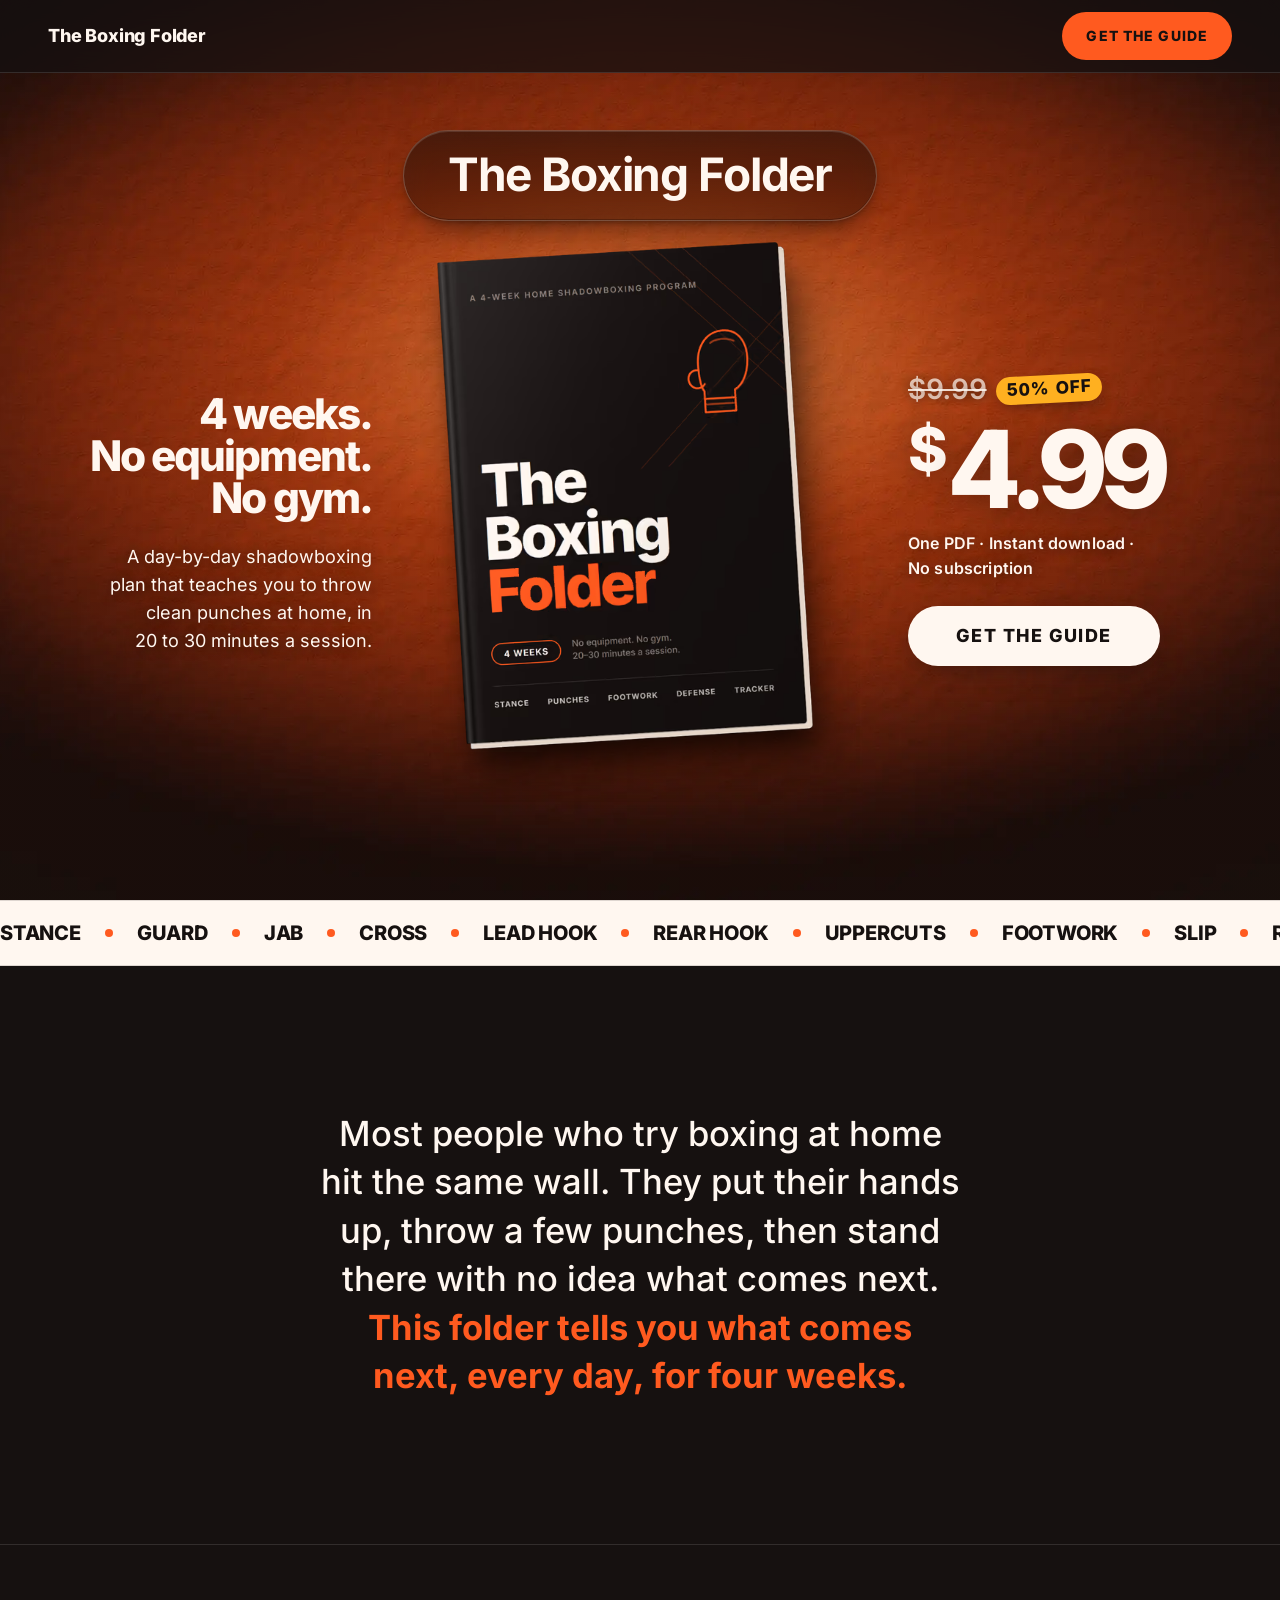
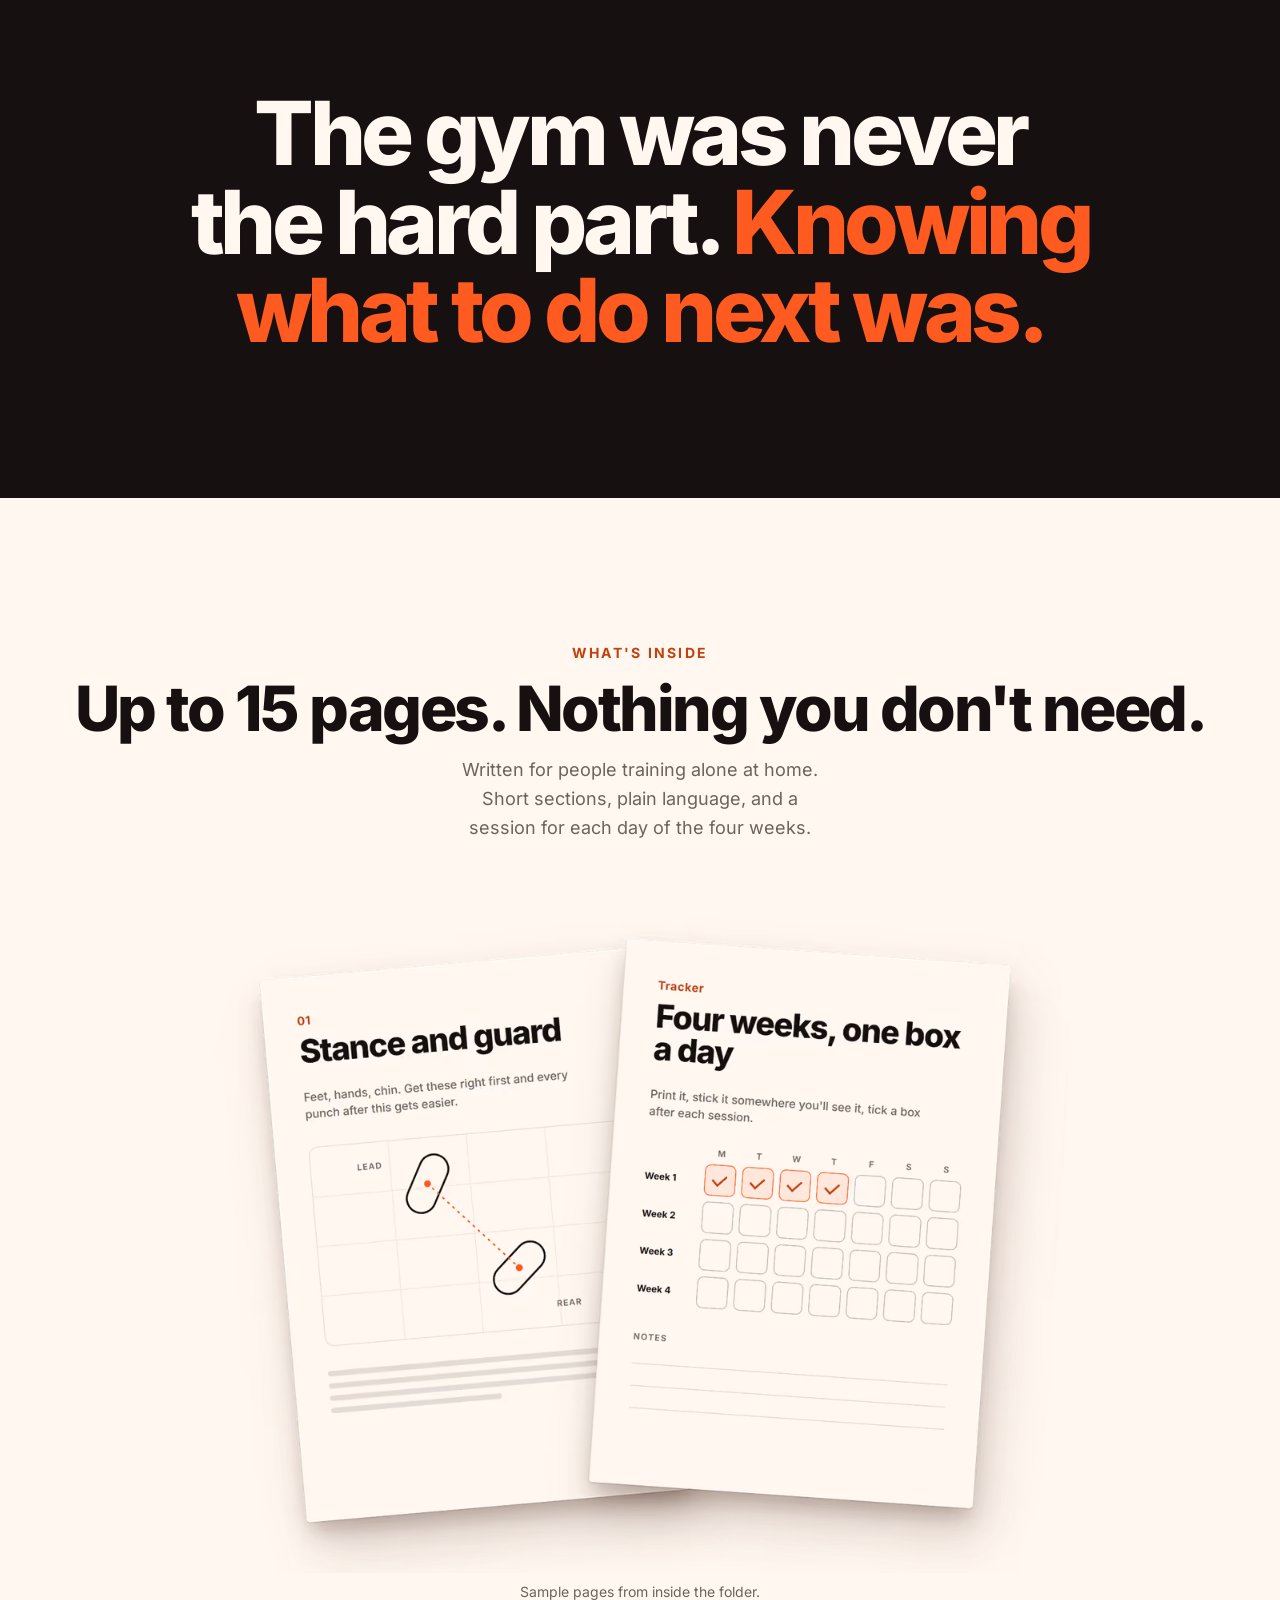
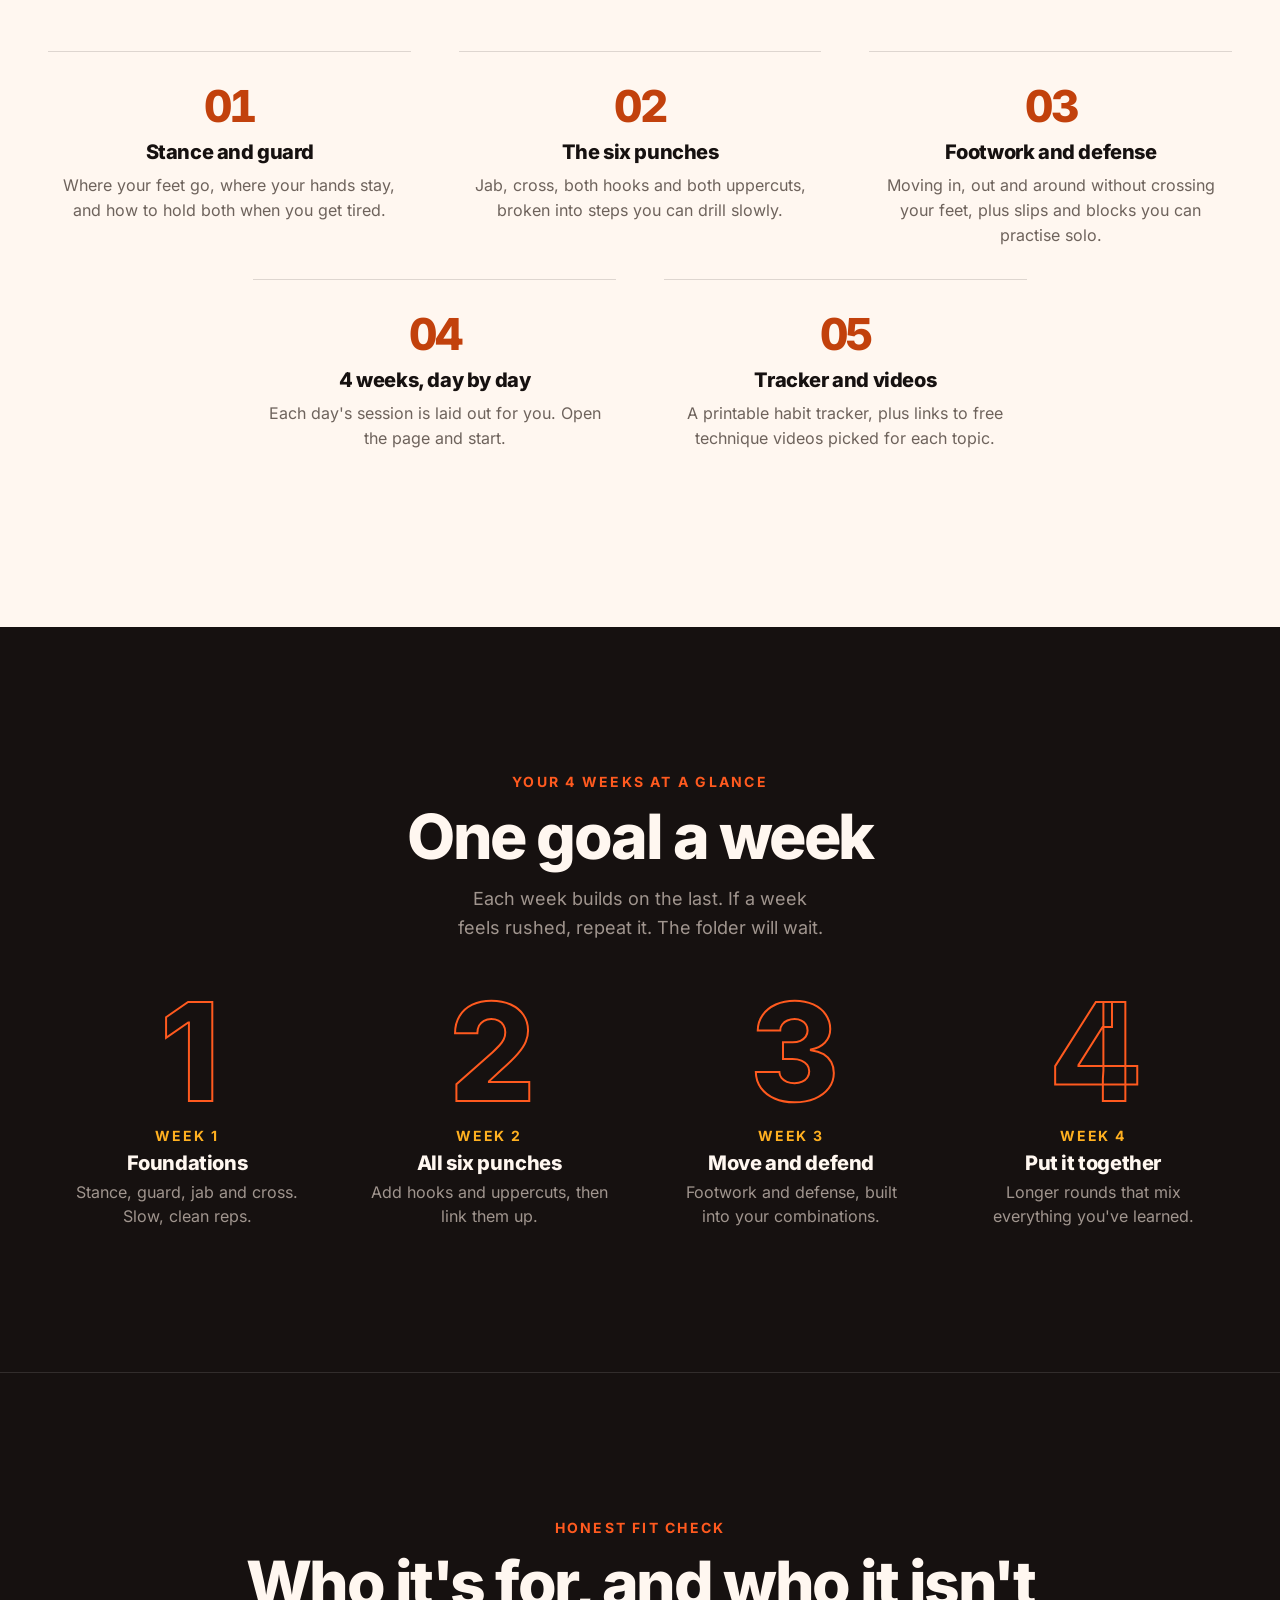
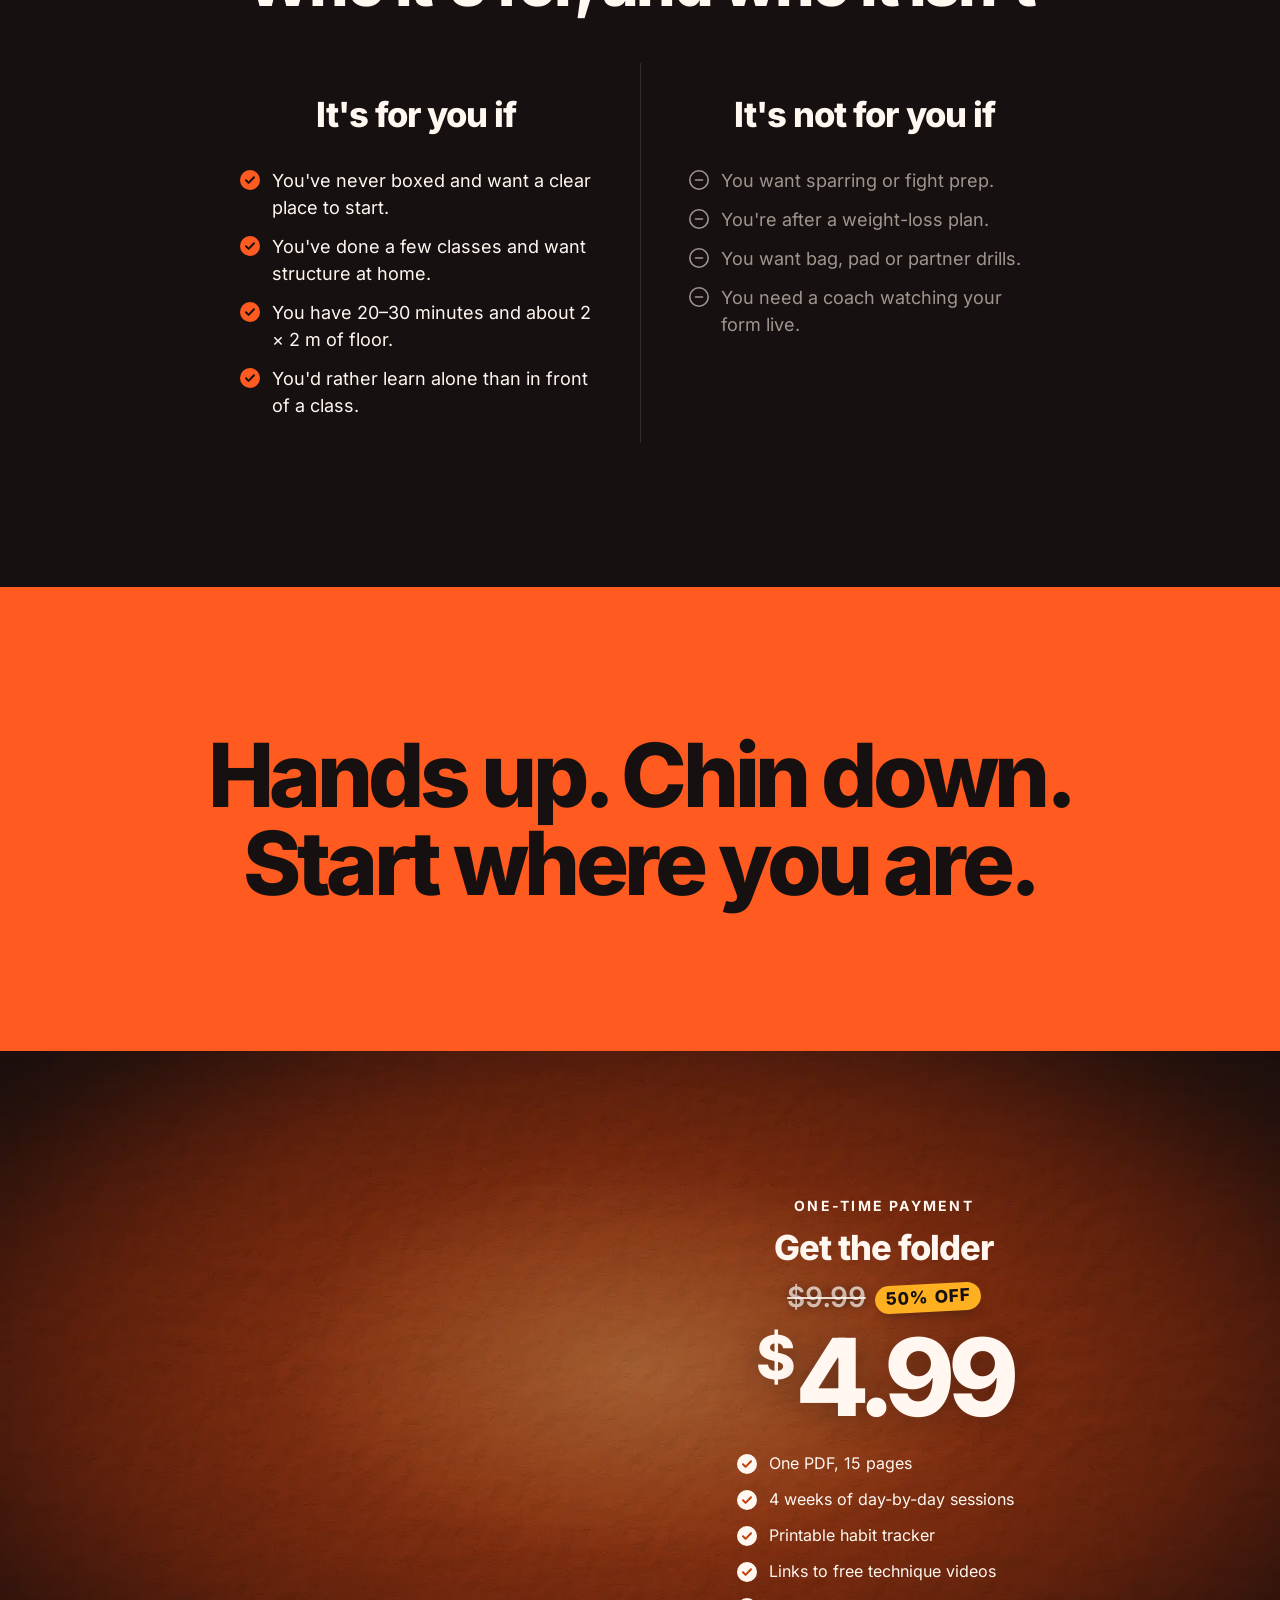
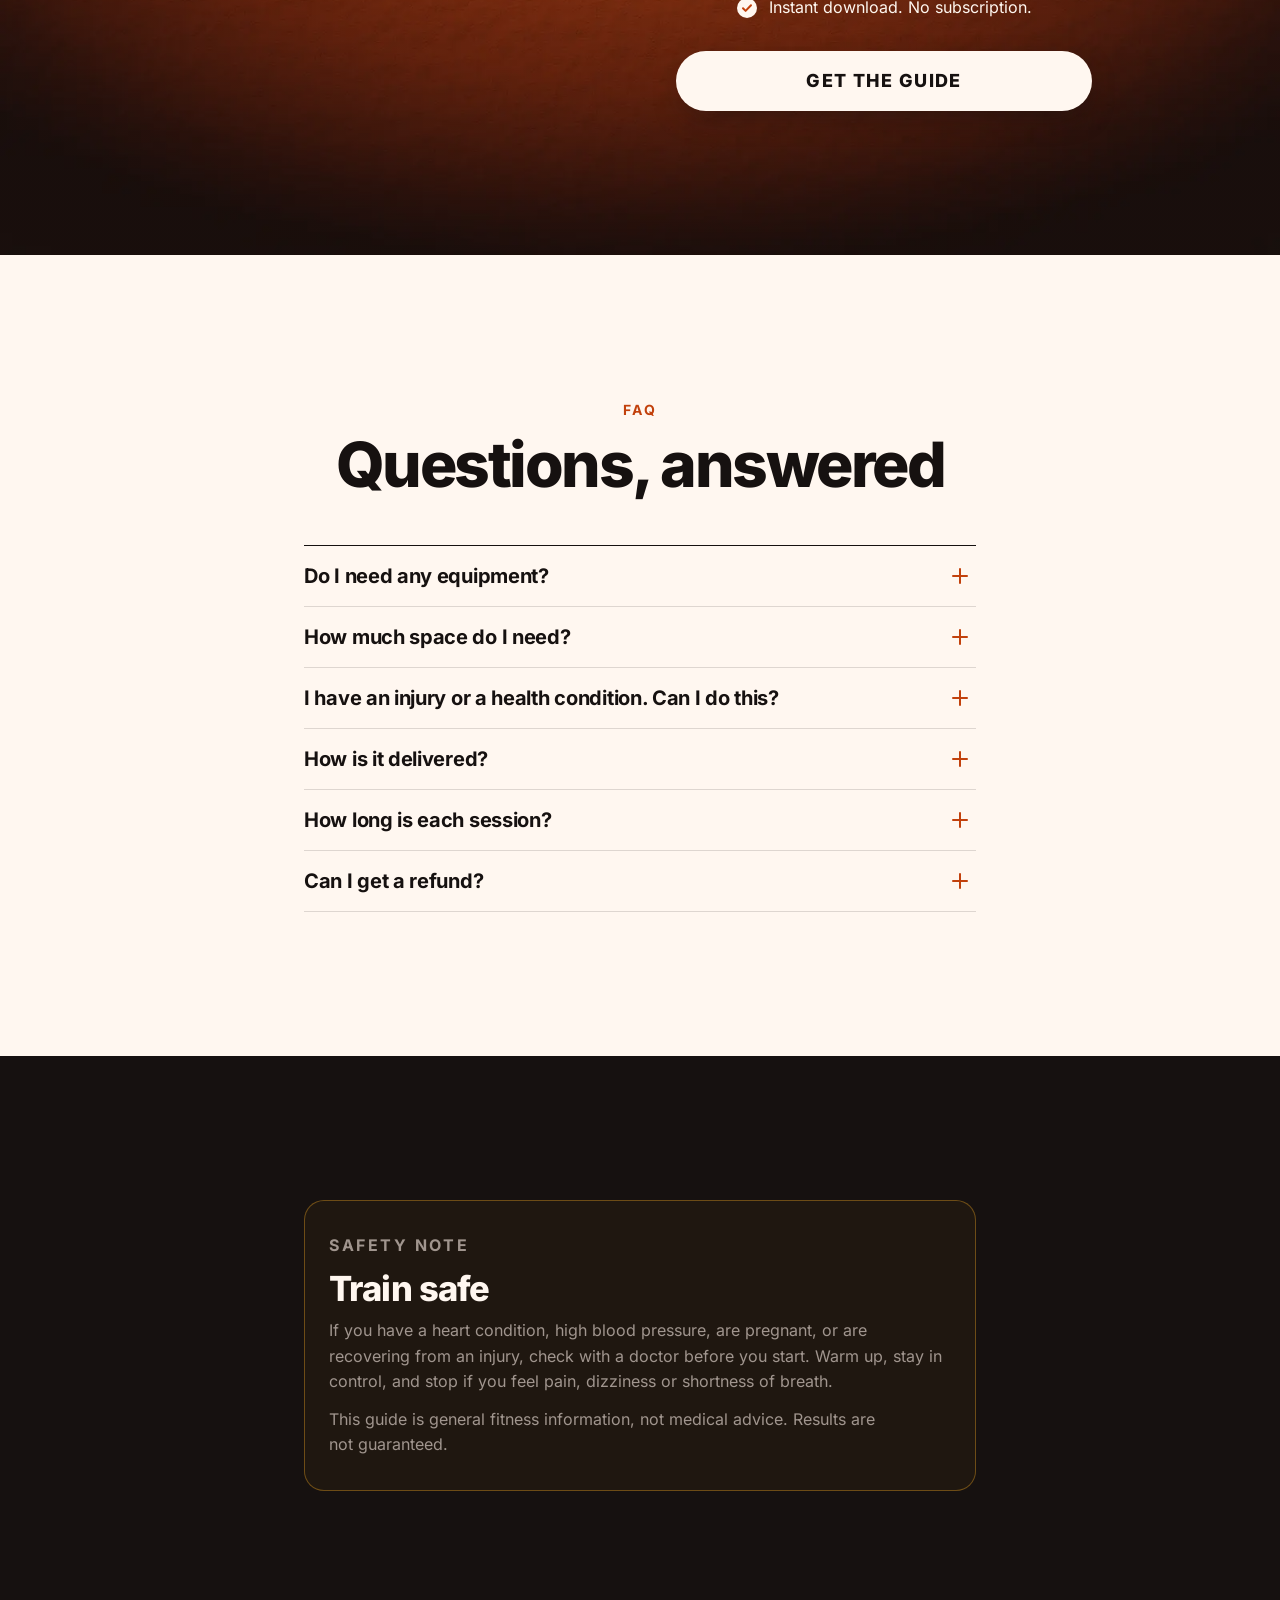
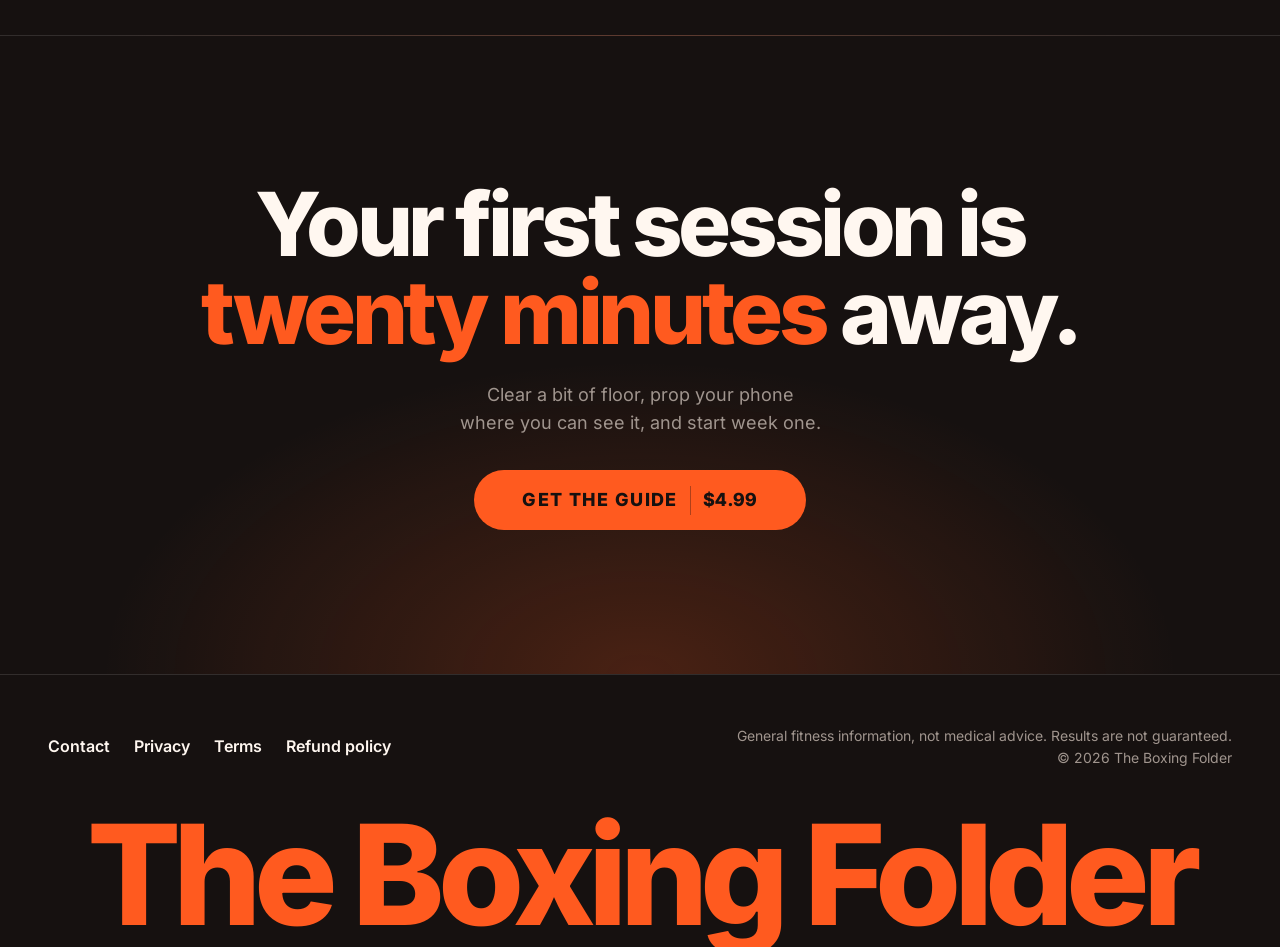
==== commit 40b4d485: "Local prices (INR in India, USD elsewhere), % off badge, remove title pill dot, small-screen fixes" ====
--- a/index.html
+++ b/index.html
@@ -3,6 +3,7 @@
 <head>
   <meta charset="utf-8">
   <meta name="viewport" content="width=device-width, initial-scale=1, viewport-fit=cover">
+  <script>(function(){try{var d=document.documentElement,m=location.search.match(/[?&]currency=(inr|usd)\b/i),z=Intl.DateTimeFormat().resolvedOptions().timeZone||"";if(m?m[1].toLowerCase()==="inr":(z==="Asia/Kolkata"||z==="Asia/Calcutta"))d.classList.add("inr")}catch(e){}})();</script>
   <title>The Boxing Folder: a 4-week home shadowboxing program (PDF)</title>
   <meta name="description" content="A 4-week, day-by-day shadowboxing program for home. No equipment, no gym, 20–30 minutes a session. One PDF, $4.99, instant download.">
   <meta name="theme-color" content="#161110">
@@ -60,8 +61,8 @@
 
           <div class="buy" data-hero-cta>
             <p class="big-price">
-              <s class="was"><span class="sr-only">Regular price </span>$9.99</s>
-              <span class="price"><span class="sr-only">Launch price </span><span class="cur">$</span>4.99</span>
+              <span class="was-row"><s class="was"><span class="sr-only">Regular price </span><span data-cur="usd">$9.99</span><span data-cur="inr">₹999</span></s><span class="off-badge"><span data-cur="usd">50% off</span><span data-cur="inr">80% off</span></span></span>
+              <span class="price"><span class="sr-only">Launch price </span><span data-cur="usd"><span class="cur">$</span>4.99</span><span data-cur="inr"><span class="cur">₹</span>199</span></span>
             </p>
             <p class="price-note"><span>One PDF · Instant download ·</span> <span>No subscription</span></p>
             <a class="btn btn-light btn-lg" href="#buy" data-checkout>GET THE GUIDE</a>
@@ -213,8 +214,8 @@
 
 
             <p class="big-price">
-              <s class="was"><span class="sr-only">Regular price </span>$9.99</s>
-              <span class="price"><span class="sr-only">Launch price </span><span class="cur">$</span>4.99</span>
+              <span class="was-row"><s class="was"><span class="sr-only">Regular price </span><span data-cur="usd">$9.99</span><span data-cur="inr">₹999</span></s><span class="off-badge"><span data-cur="usd">50% off</span><span data-cur="inr">80% off</span></span></span>
+              <span class="price"><span class="sr-only">Launch price </span><span data-cur="usd"><span class="cur">$</span>4.99</span><span data-cur="inr"><span class="cur">₹</span>199</span></span>
             </p>
 
 
@@ -298,7 +299,7 @@
       <div class="wrap center">
         <h2 id="final-h" class="final-h reveal">Your first session is <em>twenty minutes</em> away.</h2>
         <p class="final-sub">Clear a bit of floor, prop your phone where you can see it, and start week one.</p>
-        <a class="btn btn-lg" href="#buy" data-checkout>GET THE GUIDE <span class="btn-price">$4.99</span></a>
+        <a class="btn btn-lg" href="#buy" data-checkout>GET THE GUIDE <span class="btn-price"><span data-cur="usd">$4.99</span><span data-cur="inr">₹199</span></span></a>
       </div>
     </section>
   </main>
@@ -321,7 +322,7 @@
   <!-- Sticky phone CTA -->
   <div class="sticky-cta" data-sticky aria-hidden="true">
     <div class="sticky-inner">
-      <span class="sticky-price"><span class="sticky-prices"><s class="was"><span class="sr-only">Regular price </span>$9.99</s> <span class="price"><span class="sr-only">Launch price </span>$4.99</span></span><span class="sticky-sub">One PDF · instant download</span></span>
+      <span class="sticky-price"><span class="sticky-prices"><s class="was"><span class="sr-only">Regular price </span><span data-cur="usd">$9.99</span><span data-cur="inr">₹999</span></s> <span class="price"><span class="sr-only">Launch price </span><span data-cur="usd">$4.99</span><span data-cur="inr">₹199</span></span></span><span class="sticky-sub"><span class="off-badge off-badge-sm"><span data-cur="usd">50% off</span><span data-cur="inr">80% off</span></span> One PDF</span></span>
       <a class="btn btn-sm" href="#buy" data-checkout tabindex="-1">GET THE GUIDE</a>
     </div>
   </div>
--- a/styles.css
+++ b/styles.css
@@ -9,6 +9,13 @@
   font-style: normal;
   font-display: swap;
   unicode-range: U+0000-00FF, U+0131, U+0152-0153, U+02BB-02BC, U+02C6, U+02DA, U+02DC, U+0304, U+0308, U+0329, U+2000-206F, U+20AC, U+2122, U+2191, U+2193, U+2212, U+2215, U+FEFF, U+FFFD;
+}
+@font-face {
+  font-family: "Inter";
+  src: url("[data-uri]") format("woff2");
+  font-weight: 400 800;
+  font-display: swap;
+  unicode-range: U+20B9;
 }
 /* Metric-matched fallback so text does not jump when Inter arrives. */
 @font-face {
@@ -138,6 +145,7 @@
 .btn:focus-visible { outline-offset: 4px; border-radius: var(--r-pill); }
 .btn-sm { min-height: 48px; padding: 0 var(--s5); font-size: var(--fs-xs); }
 .btn-lg { min-height: 60px; padding: 0 var(--s7); font-size: var(--fs-base); }
+@media (max-width: 379px) { .btn-lg { padding: 0 var(--s5); letter-spacing: 0.06em; } .btn-price { padding-left: var(--s2); } .header-row { gap: var(--s3); } .site-header .wordmark { font-size: 0.8125rem; } .site-header .btn-sm { padding: 0 var(--s4); letter-spacing: 0.05em; } }
 .btn-light { background: var(--paper); color: var(--charcoal); box-shadow: 0 10px 30px -10px rgba(22, 17, 16, 0.6); }
 .btn-block { width: 100%; }
 .btn-price { padding-left: var(--s3); border-left: 1.5px solid rgba(22, 17, 16, 0.35); font-variant-numeric: tabular-nums; letter-spacing: 0.02em; }
@@ -190,13 +198,11 @@
 .hero-title { display: flex; flex-direction: column; align-items: center; gap: var(--s3); }
 
 .title-pill {
-  /* Smoked-glass capsule: hairline light edge, soft drop shadow, a small ember dot. */
+  /* Smoked-glass capsule: hairline light edge, soft drop shadow. */
   position: relative;
-  display: inline-flex;
-  align-items: center;
-  gap: 0.5em;
+  display: inline-block;
   max-width: 100%;
-  padding: 0.42em 0.95em 0.46em 0.82em;
+  padding: 0.42em 0.95em 0.46em;
   font-size: var(--fs-title);
   color: var(--paper);
   border-radius: var(--r-pill);
@@ -216,14 +222,6 @@
     backdrop-filter: blur(12px) saturate(1.2);
   }
 }
-.title-pill::before {
-  content: "";
-  flex: none;
-  width: 0.26em; height: 0.26em;
-  border-radius: 50%;
-  background: var(--ember);
-  box-shadow: 0 0 0 0.09em rgba(255, 90, 31, 0.22), 0 0 0.5em rgba(255, 90, 31, 0.55);
-}
 .title-pill h1 {
   font-size: 1em;
   line-height: 1.05;
@@ -233,10 +231,8 @@
 }
 @media (prefers-reduced-motion: no-preference) {
   .title-pill { animation: float 6s ease-in-out infinite; }
-  .title-pill::before { animation: dot 6s ease-in-out infinite; }
 }
 @keyframes float { 0%, 100% { transform: translateY(0); } 50% { transform: translateY(-6px); } }
-@keyframes dot { 0%, 100% { opacity: 0.75; } 50% { opacity: 1; } }
 
 .hero-grid {
   width: 100%;
@@ -255,7 +251,7 @@
   grid-area: book;
   width: min(78vw, 400px);
   /* Size from the screen height so the price and button always land on the first screen. */
-  width: clamp(120px, calc((100svh - 456px) * 0.7773), min(78vw, 400px));
+  width: clamp(96px, calc((100svh - 456px) * 0.7773), min(78vw, 400px));
   aspect-ratio: 1110 / 1428;
   margin: var(--s2) 0 -8%;
 }
@@ -280,6 +276,23 @@
   color: var(--paper);
   text-shadow: 0 4px 30px rgba(22, 17, 16, 0.35);
 }
+/* Show one currency: dollars by default, rupees when the visitor is in India. */
+html:not(.inr) [data-cur="inr"], html.inr [data-cur="usd"] { display: none !important; }
+.big-price .was-row { flex-basis: 100%; display: flex; align-items: center; justify-content: center; gap: 0.32em; margin-bottom: 0.06em; font-size: 0.26em; line-height: 1.2; }
+.big-price .was-row .was { flex-basis: auto; margin: 0; font-size: 1em; }
+.off-badge {
+  display: inline-flex; align-items: center;
+  padding: 0.2em 0.6em 0.22em;
+  border-radius: var(--r-pill);
+  background: var(--amber); color: var(--charcoal);
+  font-size: 0.62em; font-weight: 800; line-height: 1.2; letter-spacing: 0.06em; text-transform: uppercase;
+  font-variant-numeric: tabular-nums; white-space: nowrap; text-shadow: none;
+  box-shadow: 0 6px 16px -6px rgba(22, 17, 16, 0.55);
+  transform: rotate(-3deg);
+}
+.off-badge-sm { font-size: 0.6875rem; padding: 1px 7px; margin-right: 4px; transform: none; box-shadow: none; vertical-align: 1px; }
+.sticky-price { min-width: 0; }
+.sticky-inner .btn { flex: none; }
 .big-price .cur { font-size: 0.56em; vertical-align: 0.62em; margin-right: 0.04em; letter-spacing: 0; }
 .big-price { flex-wrap: wrap; }
 .price-note span { display: inline-block; }
@@ -552,7 +565,7 @@
   .hero-book { width: 100%; max-width: 440px; margin: 0; }
   .buy { justify-self: start; align-items: flex-start; text-align: left; }
   .buy .big-price { justify-content: flex-start; }
-  .buy .big-price .was { text-align: left; }
+  .buy .big-price .was-row { justify-content: flex-start; }
   .big-price { --fs-price: clamp(6rem, 8.4vw, 9.5rem); }
 
   .items { display: flex; flex-wrap: wrap; justify-content: center; column-gap: var(--s7); }
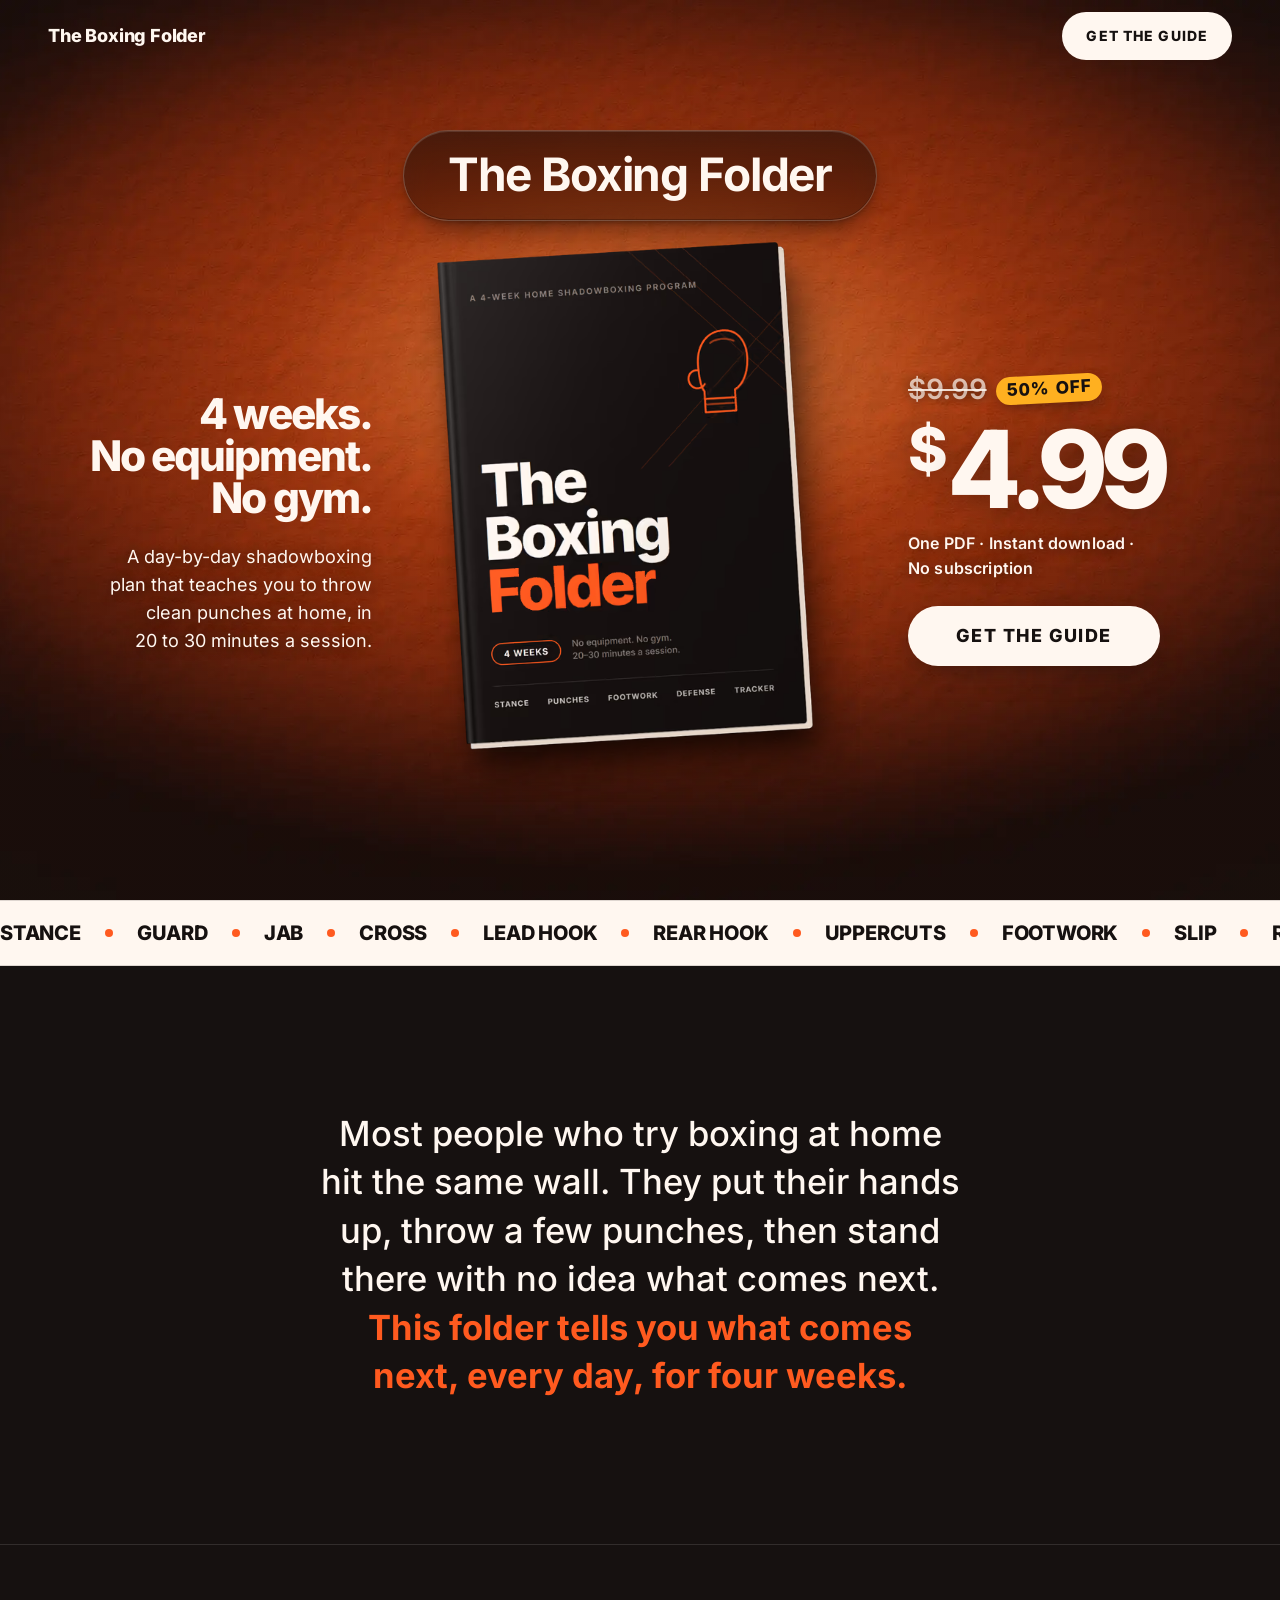
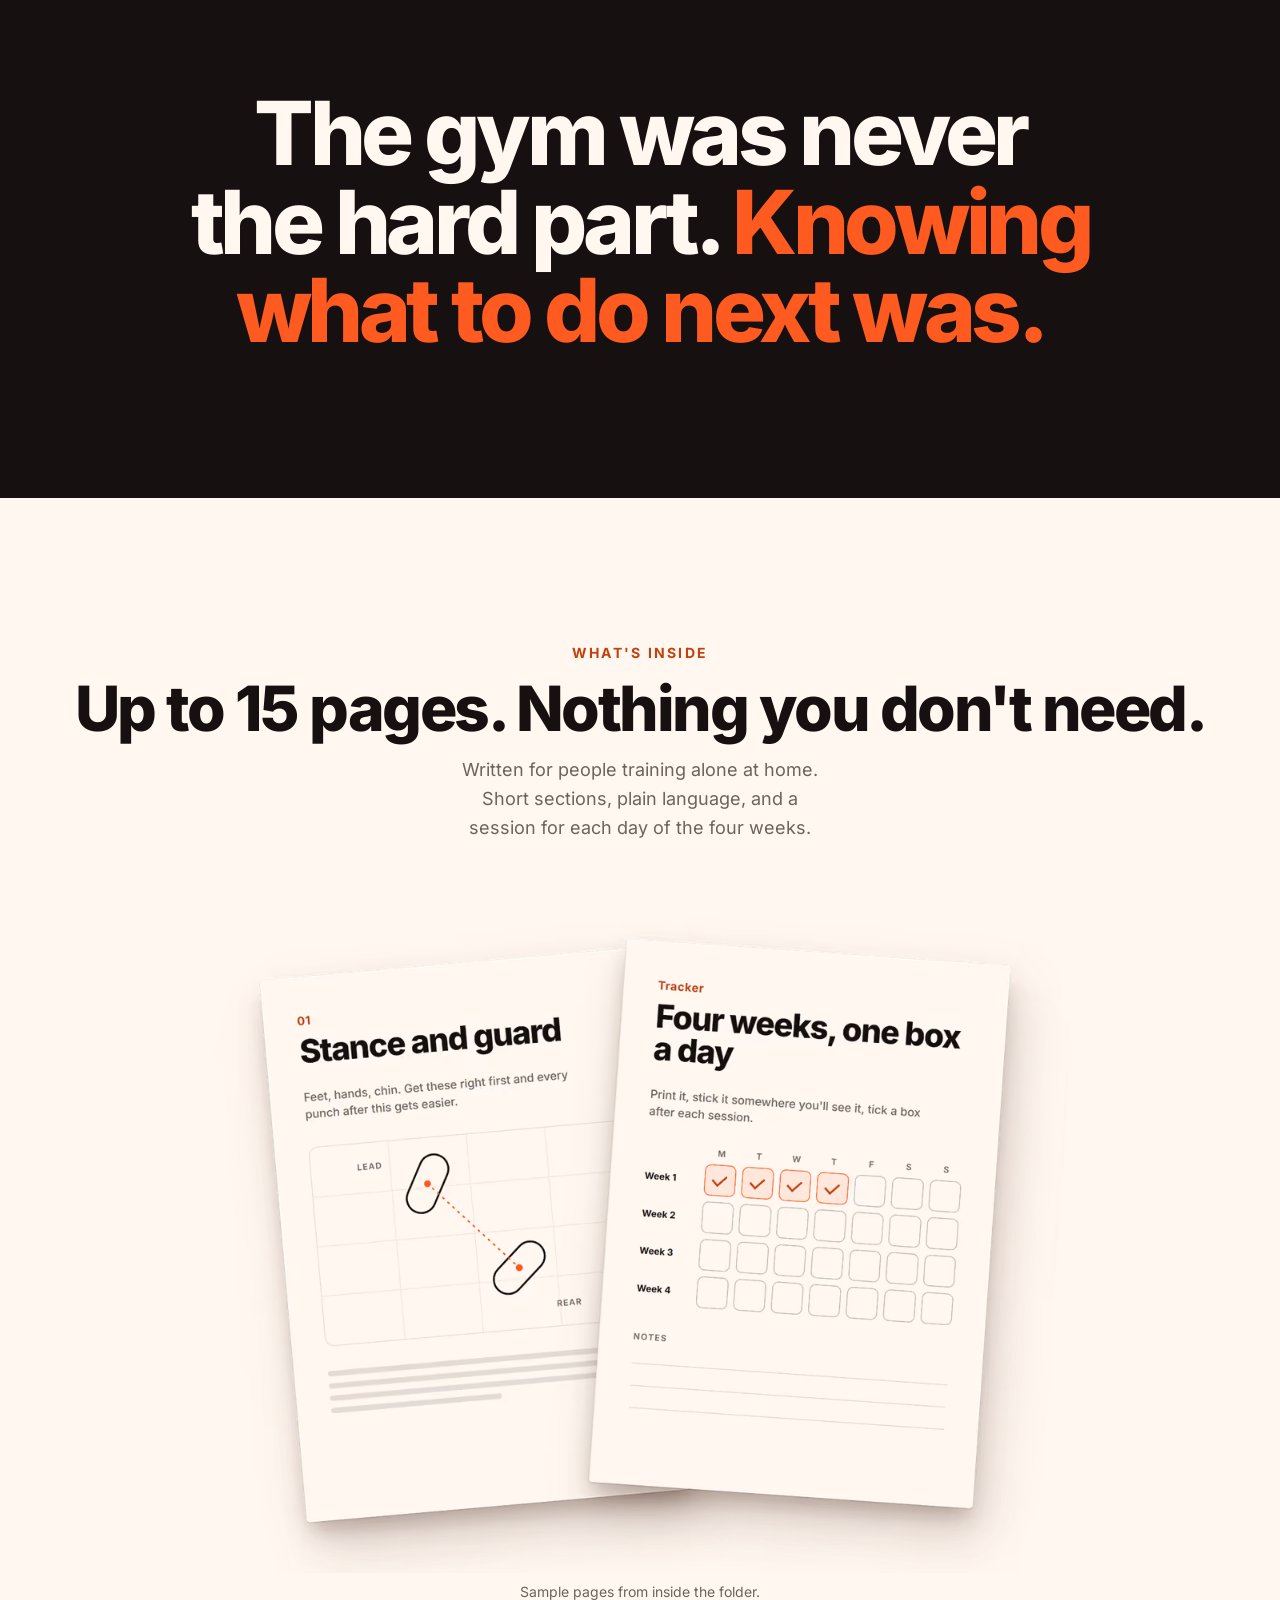
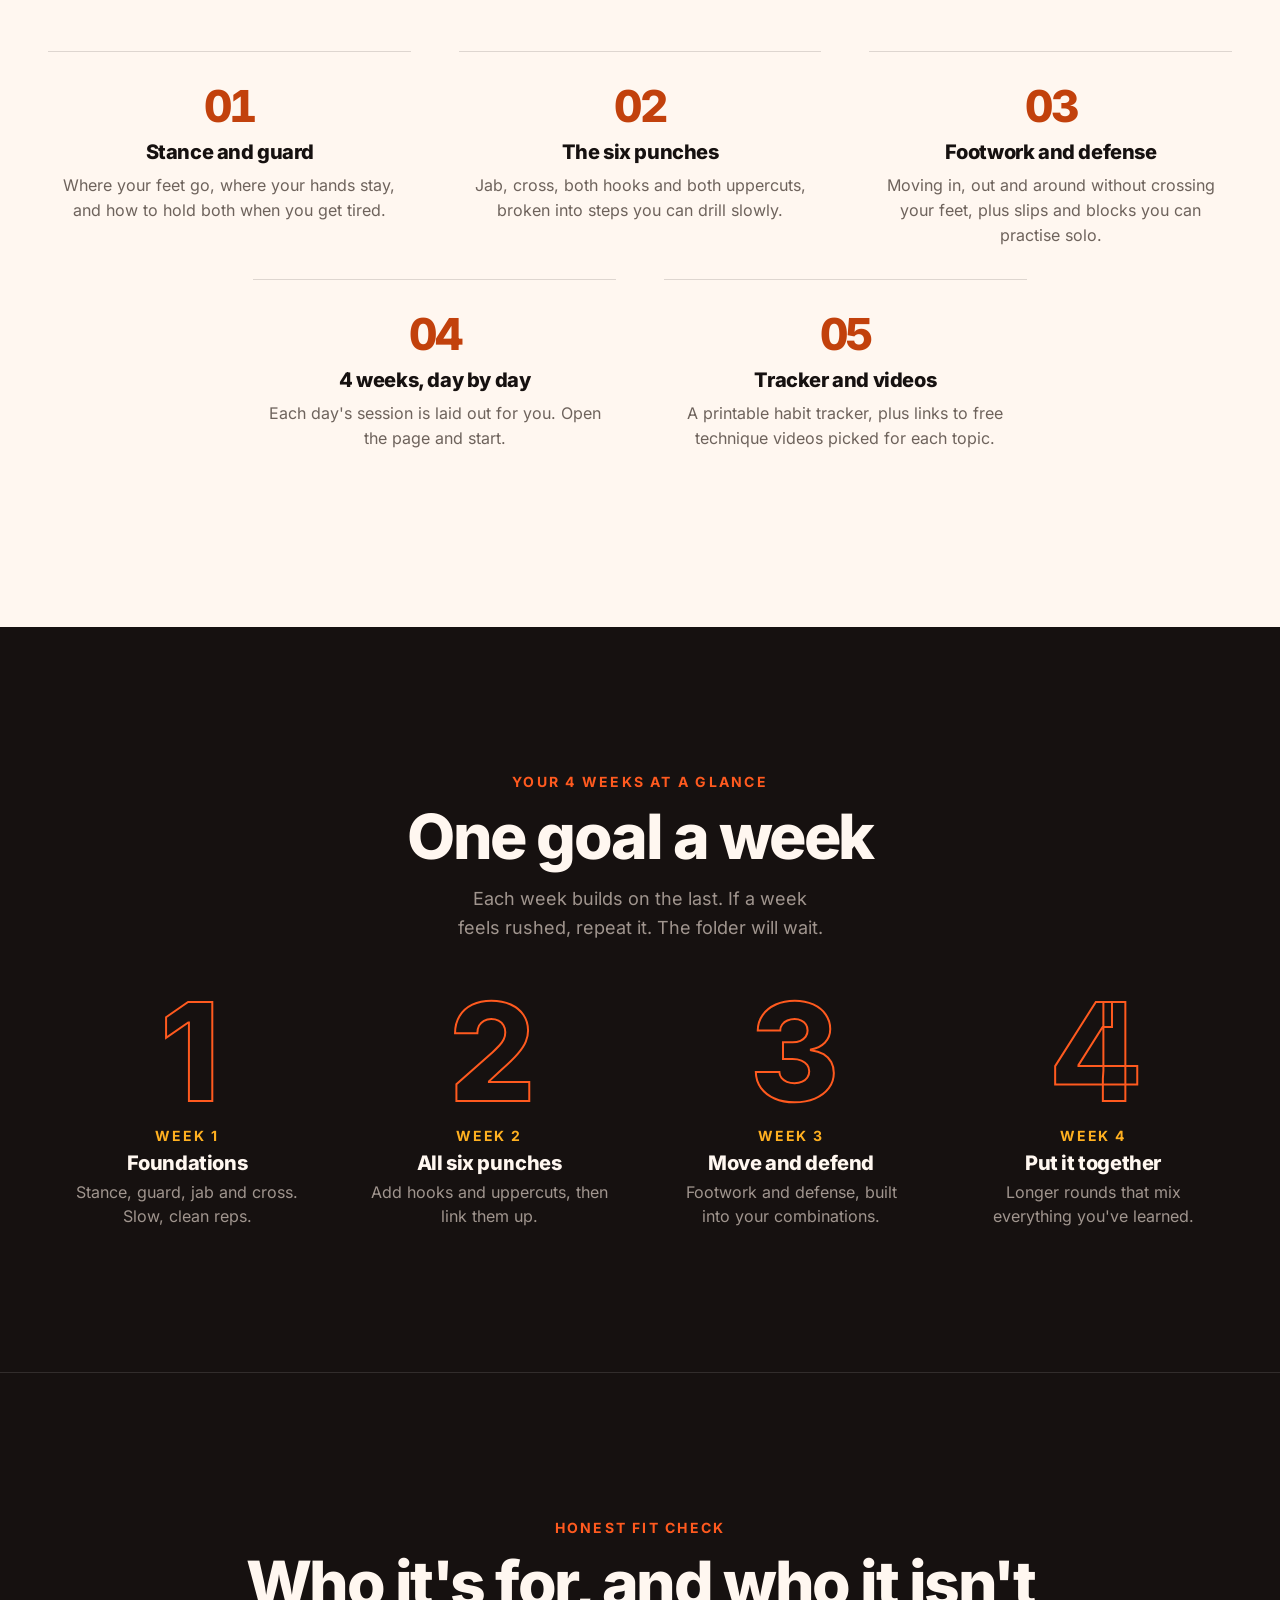
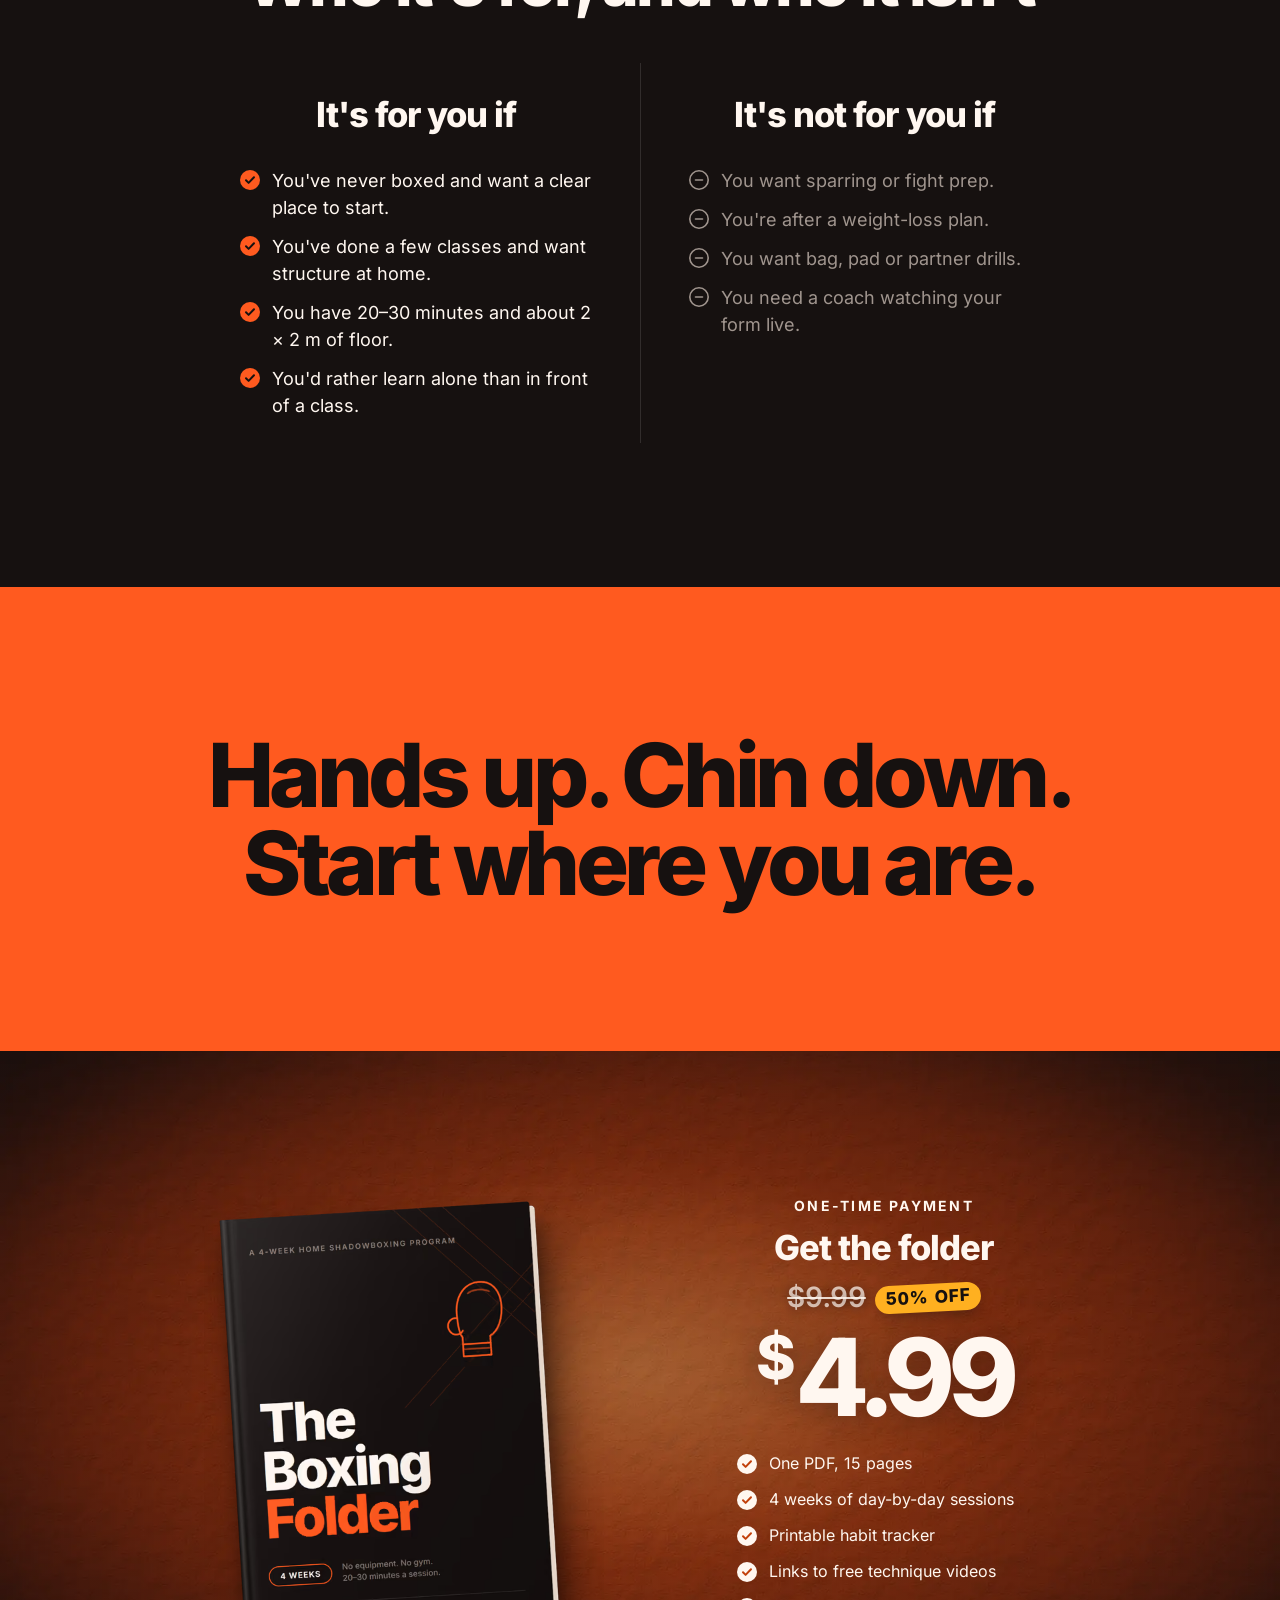
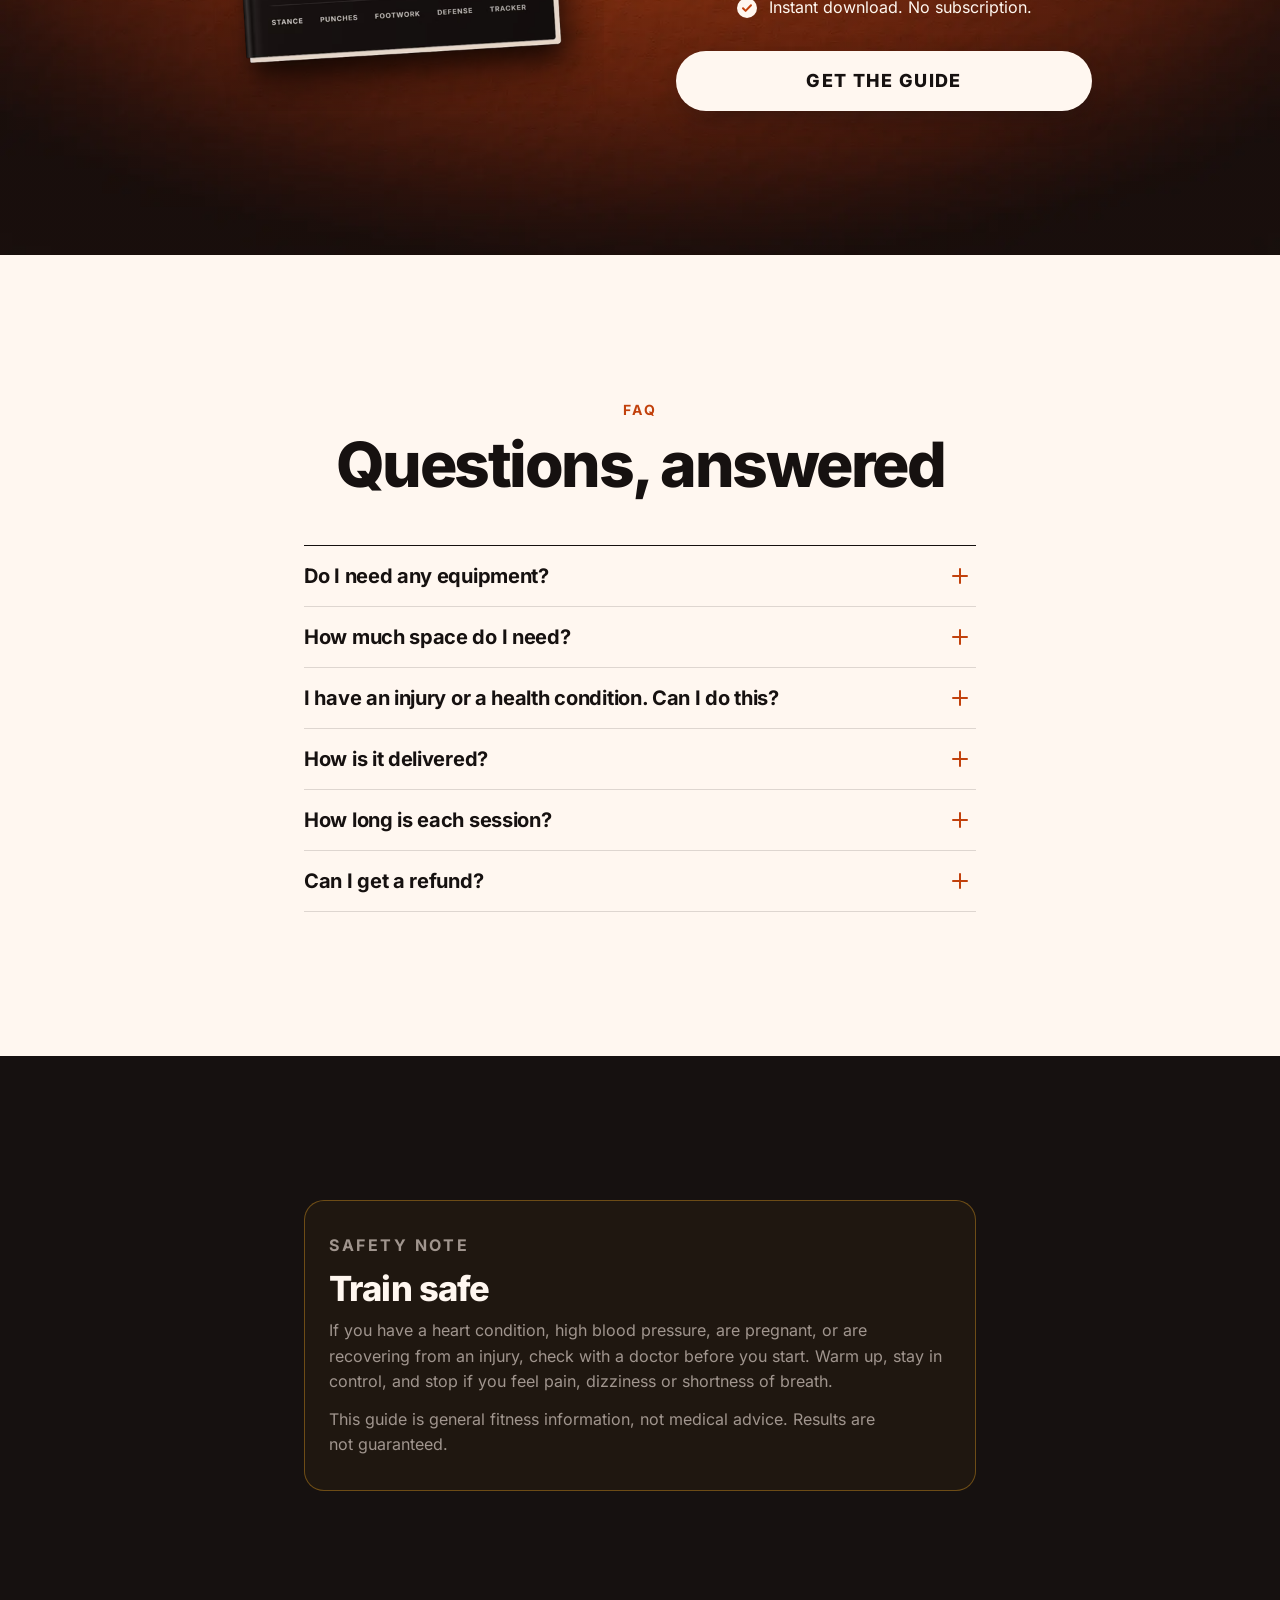
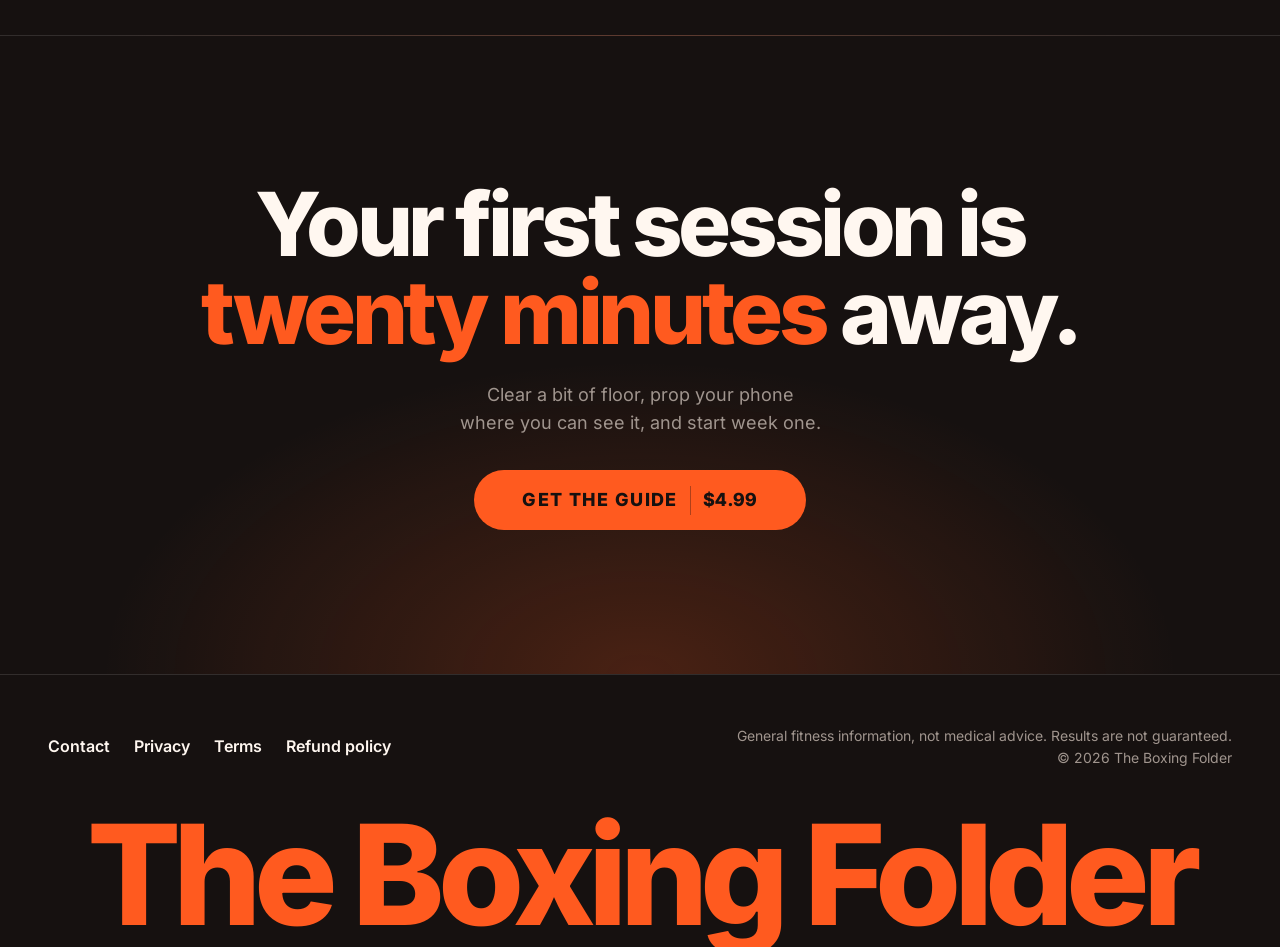
==== commit 8c6efa04: "Choose currency from visitor country (VPN-aware), time zone only as fallback" ====
--- a/index.html
+++ b/index.html
@@ -3,7 +3,27 @@
 <head>
   <meta charset="utf-8">
   <meta name="viewport" content="width=device-width, initial-scale=1, viewport-fit=cover">
-  <script>(function(){try{var d=document.documentElement,m=location.search.match(/[?&]currency=(inr|usd)\b/i),z=Intl.DateTimeFormat().resolvedOptions().timeZone||"";if(m?m[1].toLowerCase()==="inr":(z==="Asia/Kolkata"||z==="Asia/Calcutta"))d.classList.add("inr")}catch(e){}})();</script>
+  <script>
+  /* Show rupees to visitors connecting from India, dollars to everyone else.
+     The country comes from our host (same IP-based signal Polar's checkout uses, so VPNs count).
+     Prices stay hidden for at most 2 s while it answers; if it can't, the device time zone decides.
+     ?currency=inr or ?currency=usd forces either version. */
+  (function () {
+    var d = document.documentElement, done = false;
+    function set(c) { if (done) return; done = true; if (c === "inr") d.classList.add("inr"); else d.classList.remove("inr"); d.classList.remove("cur-pending"); }
+    var m = location.search.match(/[?&]currency=(inr|usd)\b/i);
+    if (m) { set(m[1].toLowerCase()); return; }
+    var z = ""; try { z = Intl.DateTimeFormat().resolvedOptions().timeZone || ""; } catch (e) {}
+    var guess = (z === "Asia/Kolkata" || z === "Asia/Calcutta") ? "inr" : "usd";
+    if (!window.fetch) { set(guess); return; }
+    d.classList.add("cur-pending");
+    setTimeout(function () { set(guess); }, 2000);
+    fetch("/cdn-cgi/trace", { cache: "no-store", credentials: "omit" })
+      .then(function (r) { if (!r.ok) throw 0; return r.text(); })
+      .then(function (t) { var l = (t.match(/^loc=([A-Z]{2})\s*$/m) || [])[1]; set(l ? (l === "IN" ? "inr" : "usd") : guess); })
+      .catch(function () { set(guess); });
+  })();
+  </script>
   <title>The Boxing Folder: a 4-week home shadowboxing program (PDF)</title>
   <meta name="description" content="A 4-week, day-by-day shadowboxing program for home. No equipment, no gym, 20–30 minutes a session. One PDF, $4.99, instant download.">
   <meta name="theme-color" content="#161110">
--- a/styles.css
+++ b/styles.css
@@ -278,6 +278,7 @@
 }
 /* Show one currency: dollars by default, rupees when the visitor is in India. */
 html:not(.inr) [data-cur="inr"], html.inr [data-cur="usd"] { display: none !important; }
+html.cur-pending [data-cur] { visibility: hidden; }
 .big-price .was-row { flex-basis: 100%; display: flex; align-items: center; justify-content: center; gap: 0.32em; margin-bottom: 0.06em; font-size: 0.26em; line-height: 1.2; }
 .big-price .was-row .was { flex-basis: auto; margin: 0; font-size: 1em; }
 .off-badge {
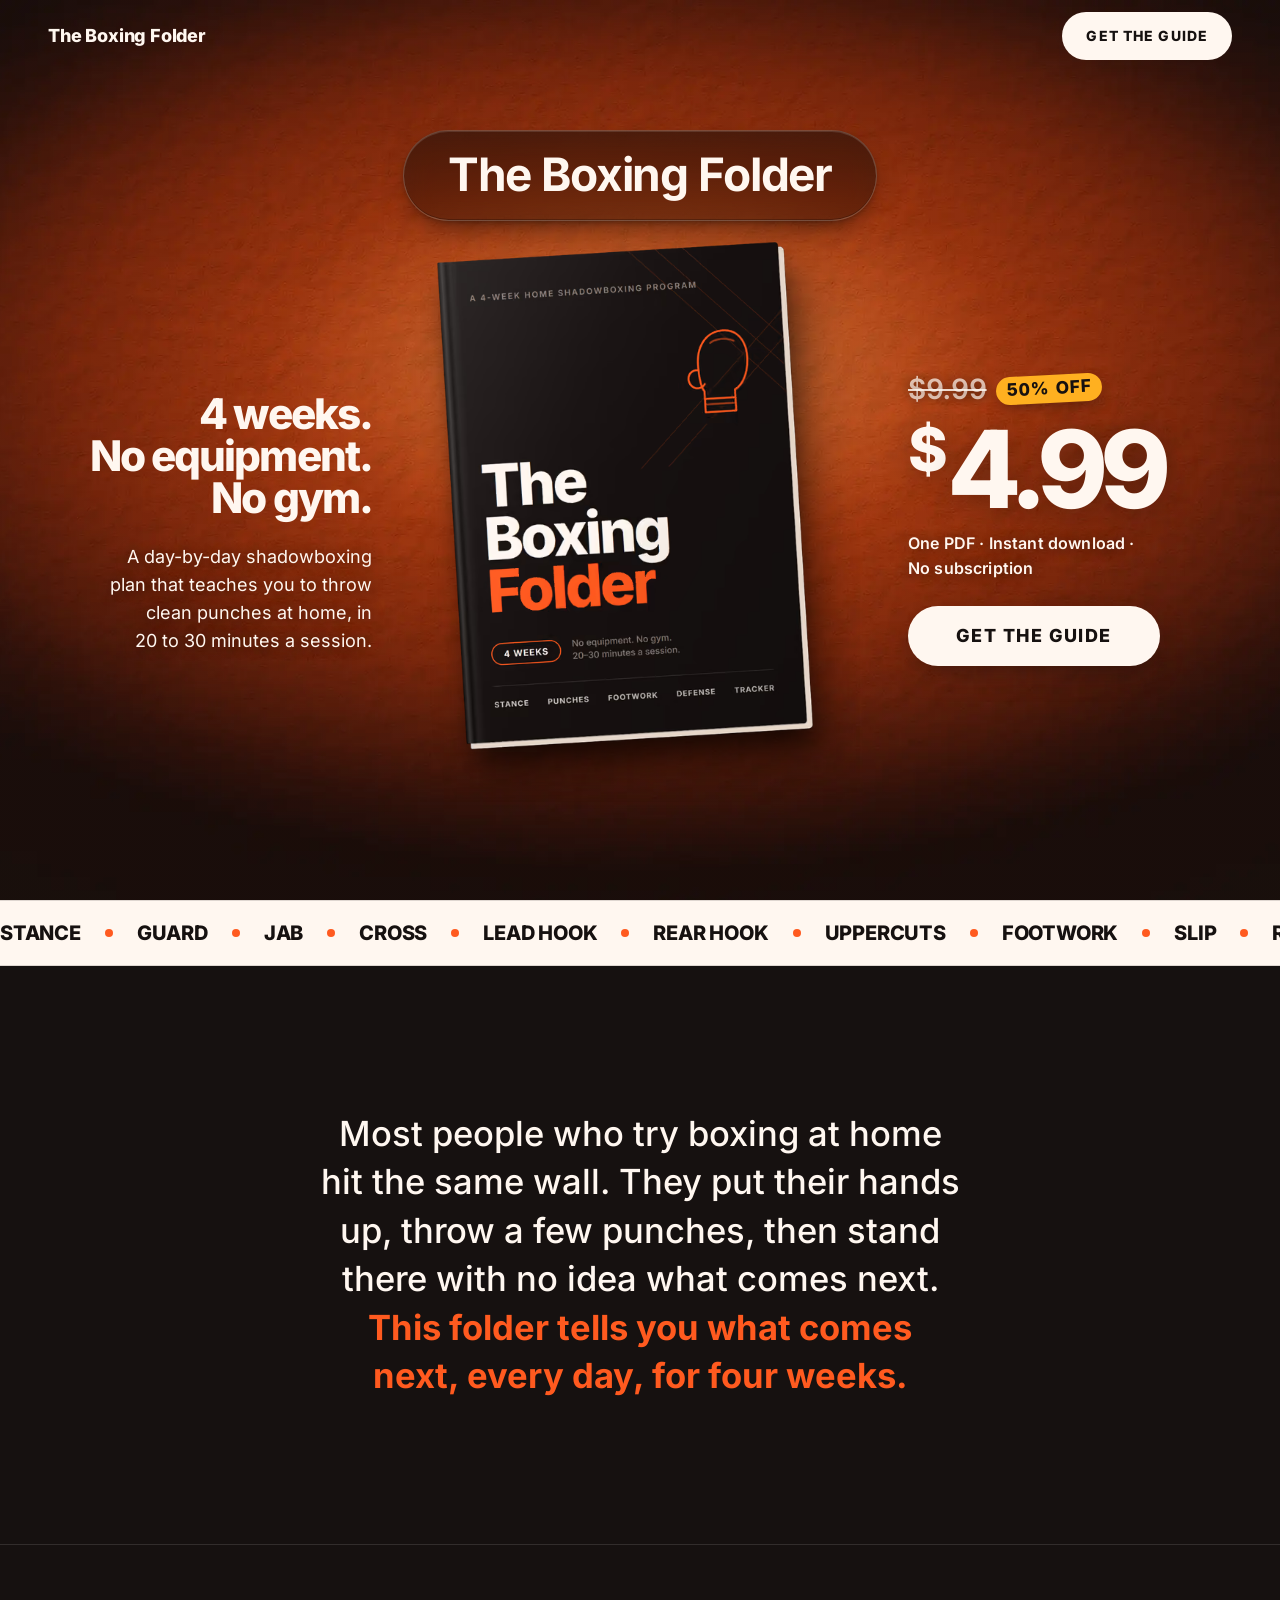
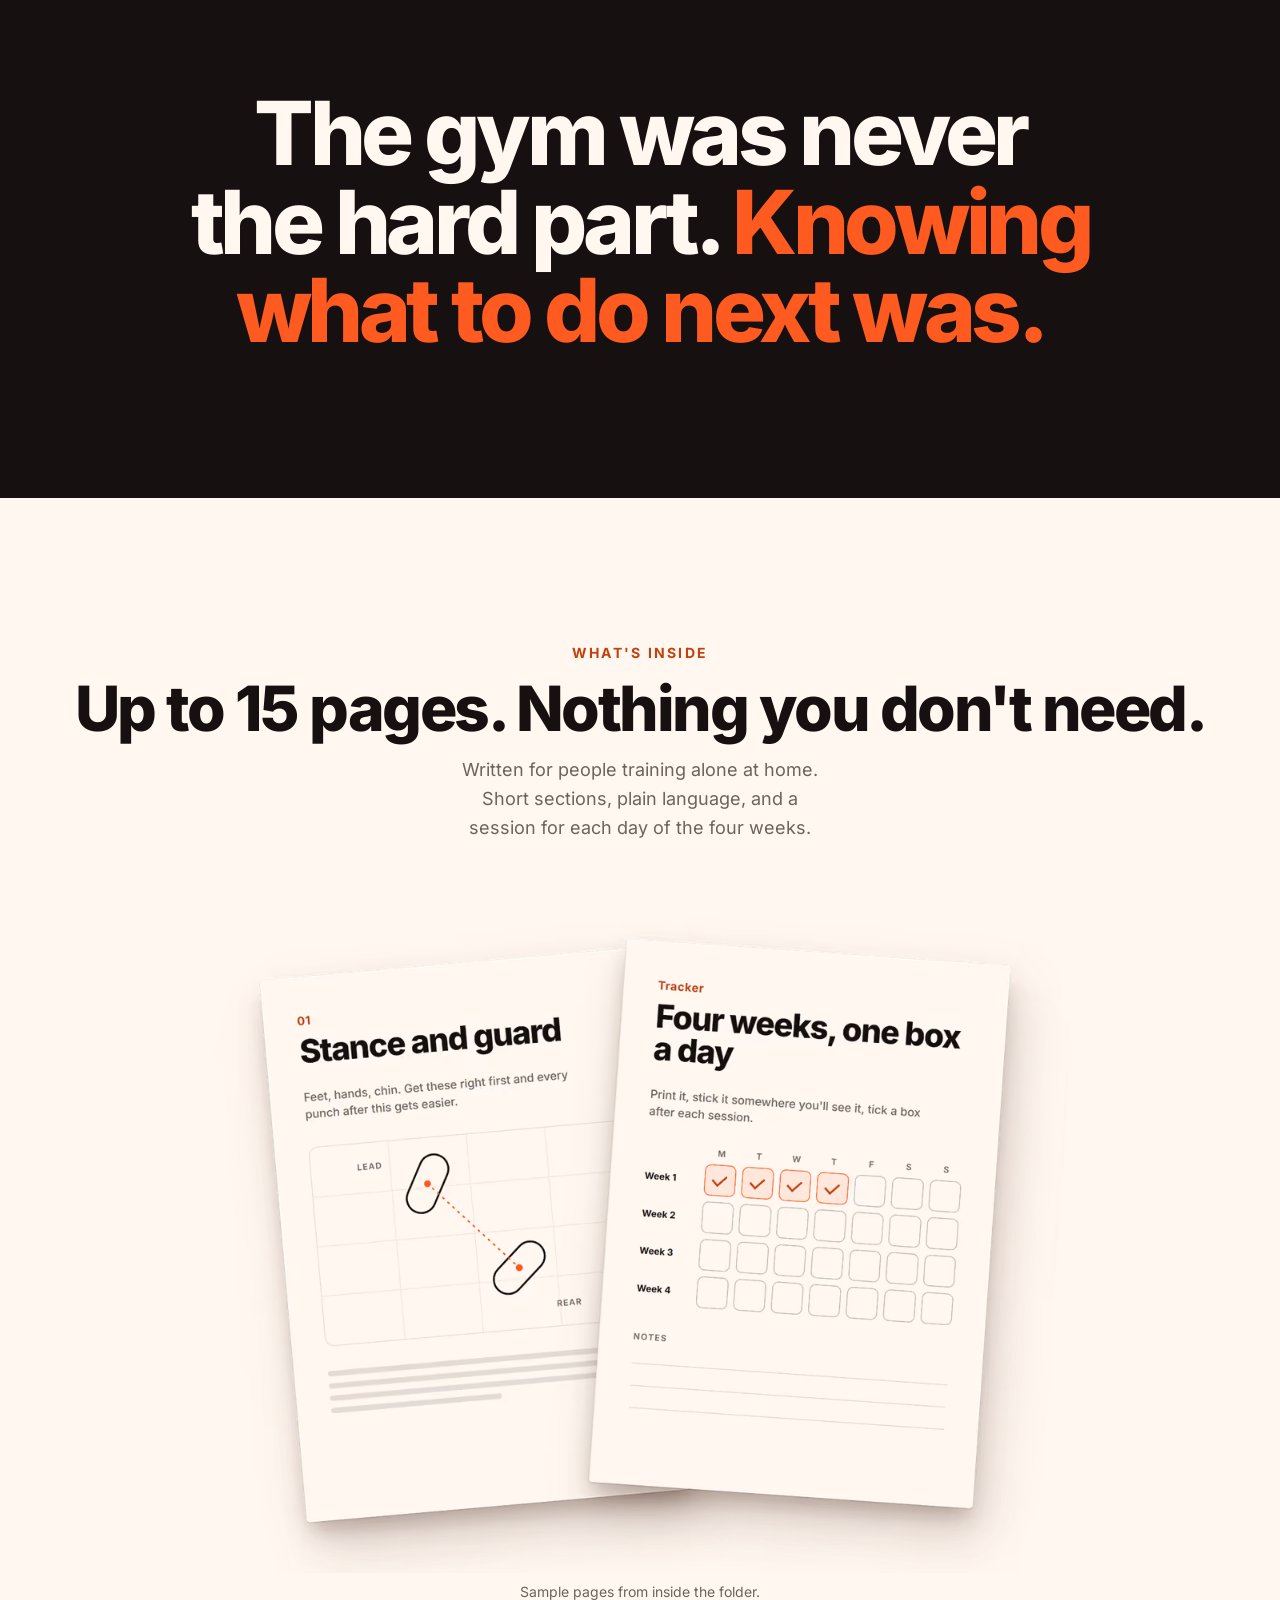
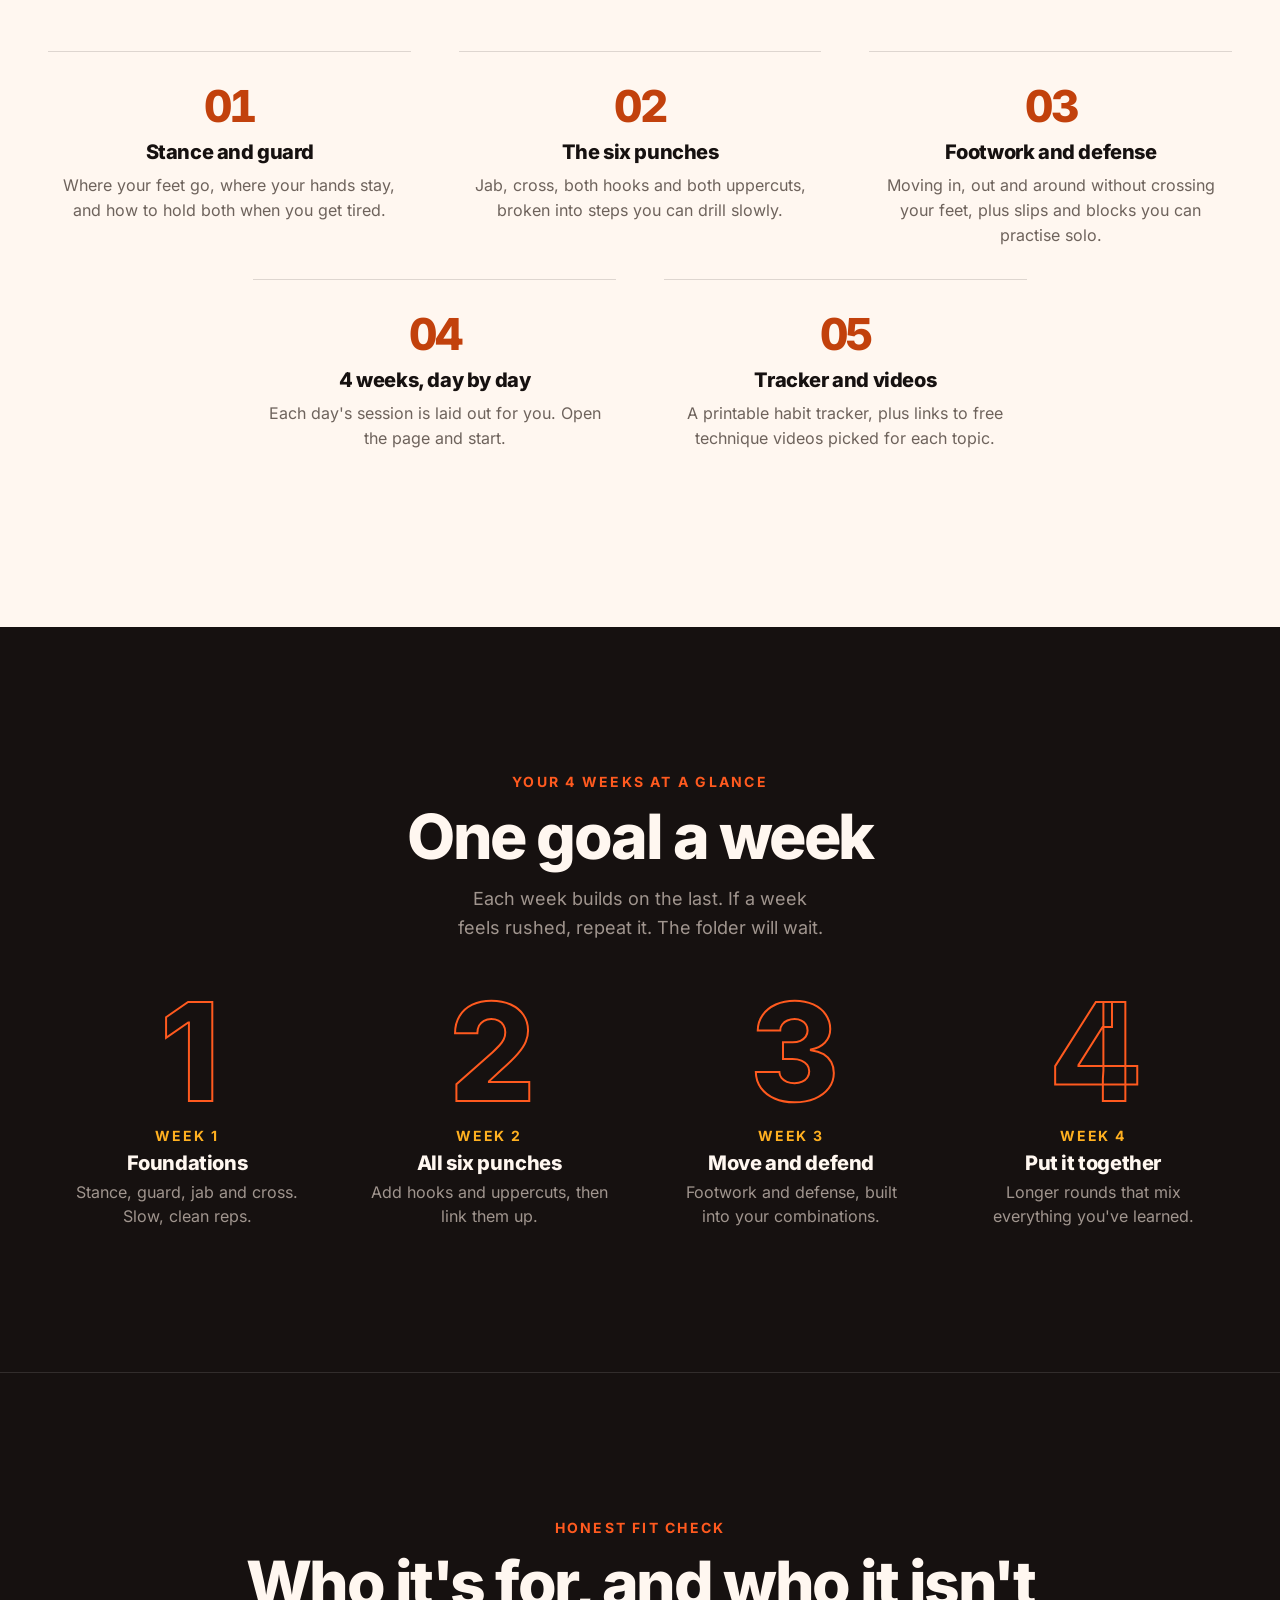
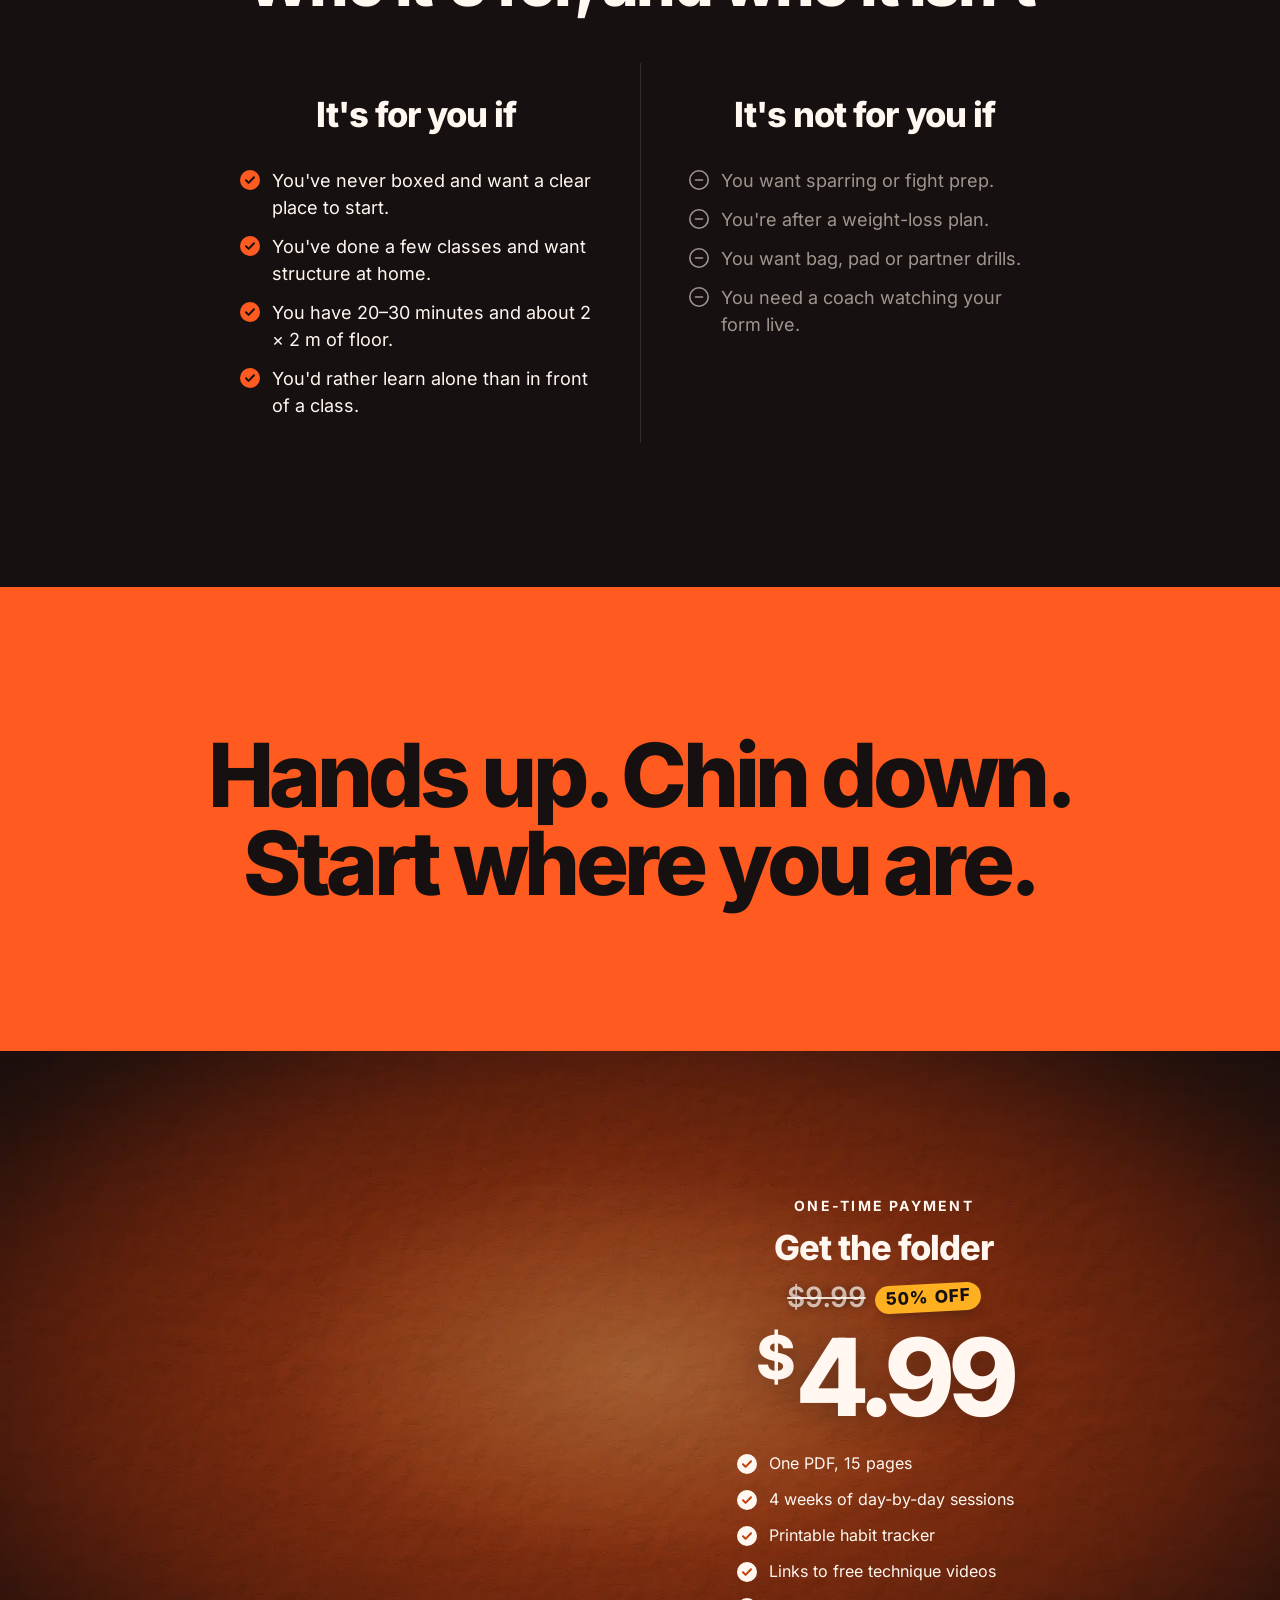
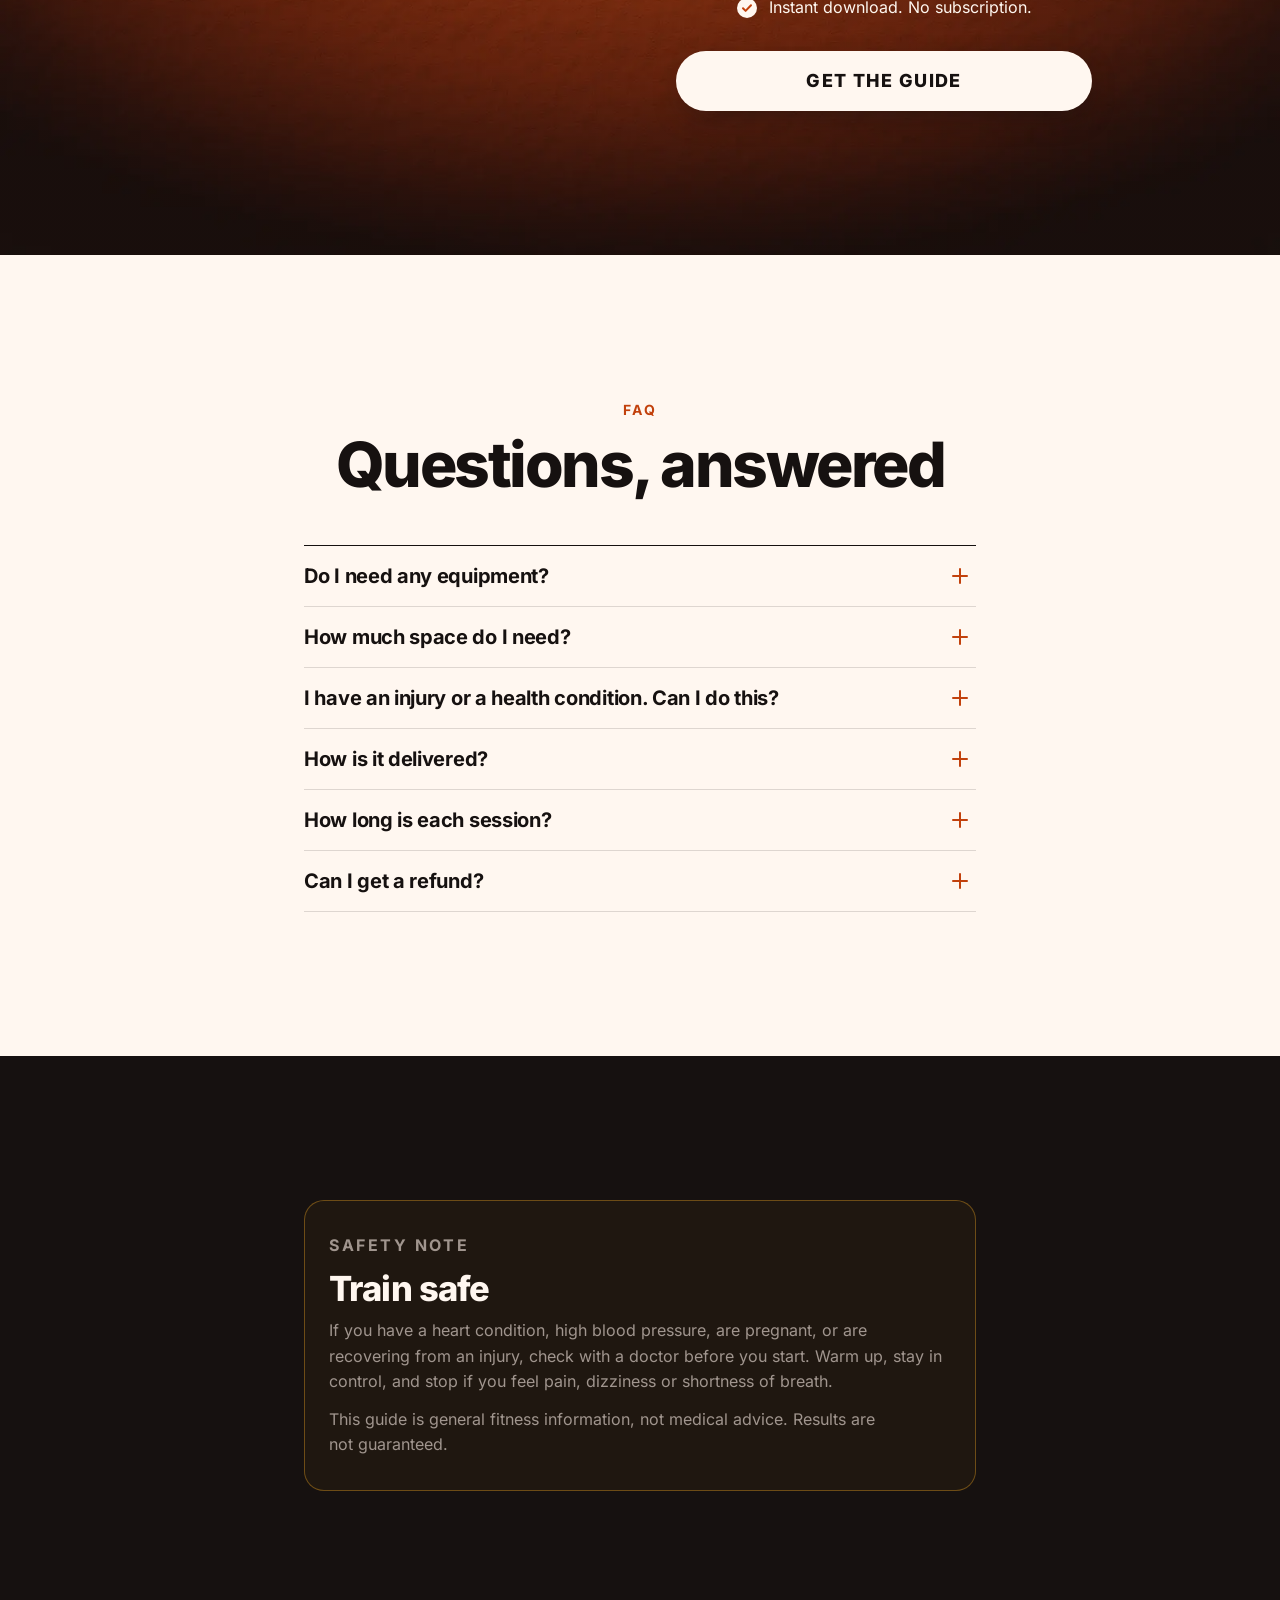
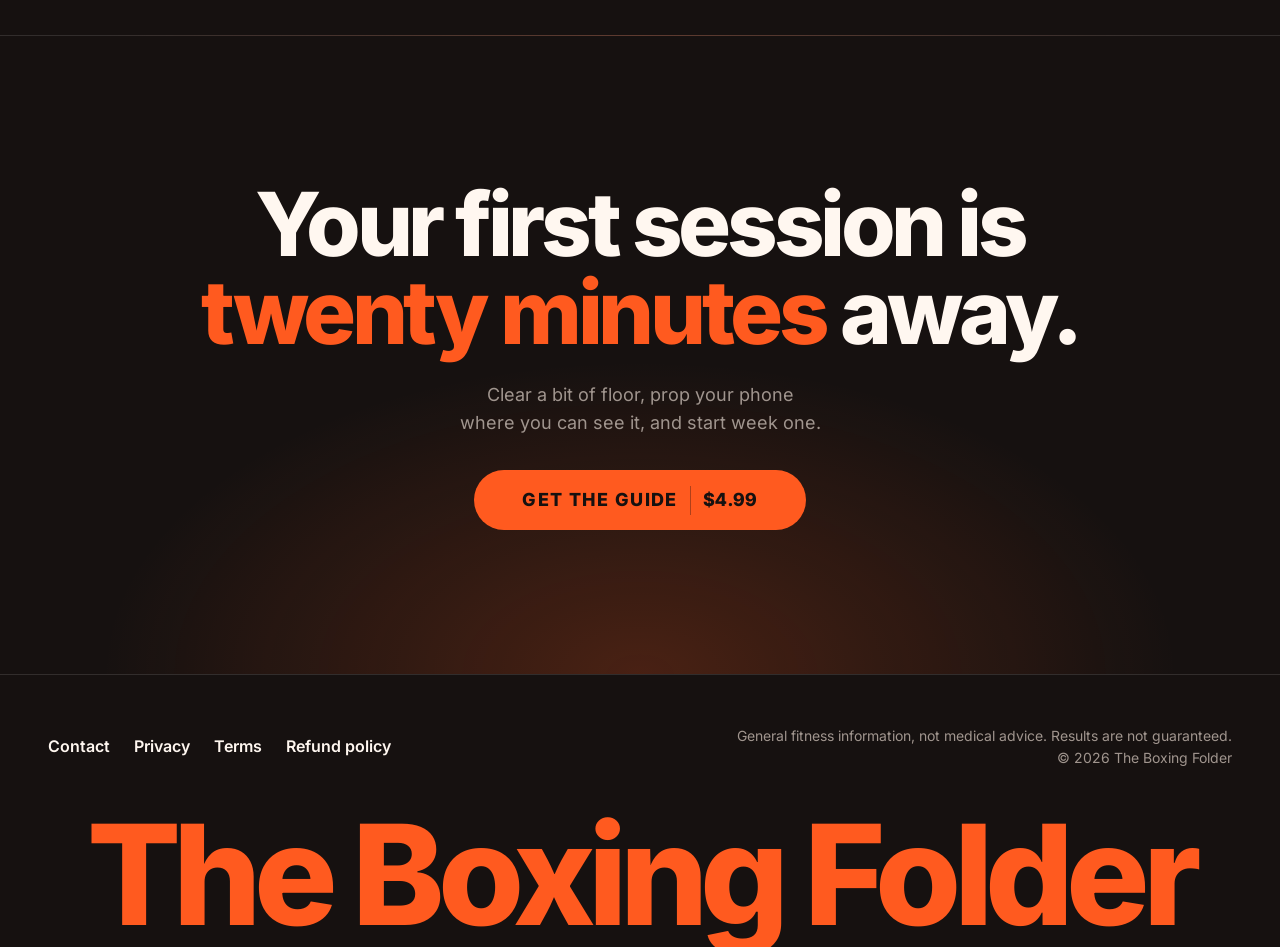
==== commit cb5c0e1f: "Show samkennedy324@gmail.com for refunds" ====
--- a/index.html
+++ b/index.html
@@ -296,7 +296,7 @@
           </details>
           <details>
             <summary>Can I get a refund?</summary>
-            <div class="answer"><p>Yes. If the folder isn't right for you, ask within 14 days of buying and you'll get a full refund, no questions asked. Details are in the <a href="refund.html">refund policy</a>.</p></div>
+            <div class="answer"><p>Email us at <a href="mailto:samkennedy324@gmail.com?subject=Refund%20request%3A%20The%20Boxing%20Folder">samkennedy324@gmail.com</a> and we'll reply within 2 business days. Failed or duplicate payments are refunded automatically. Details are in the <a href="refund.html">refund policy</a>.</p></div>
           </details>
         </div>
       </div>
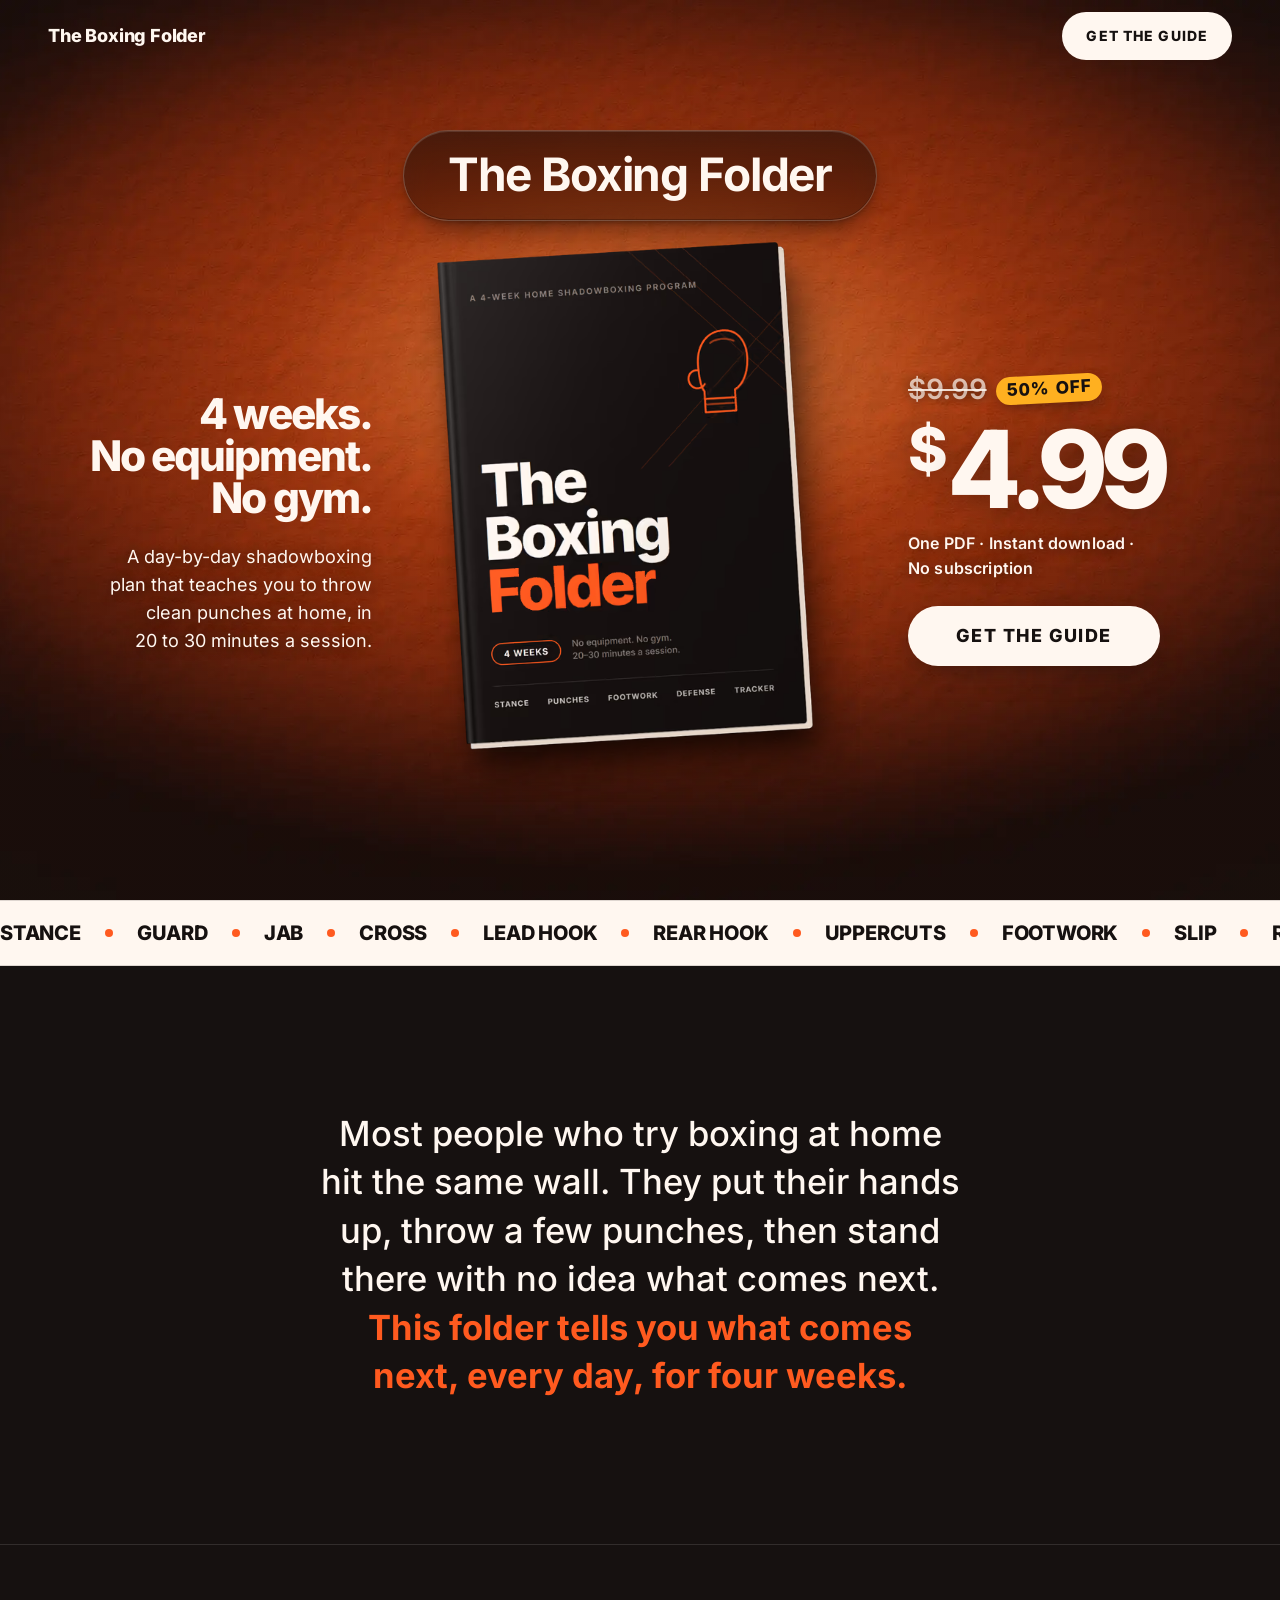
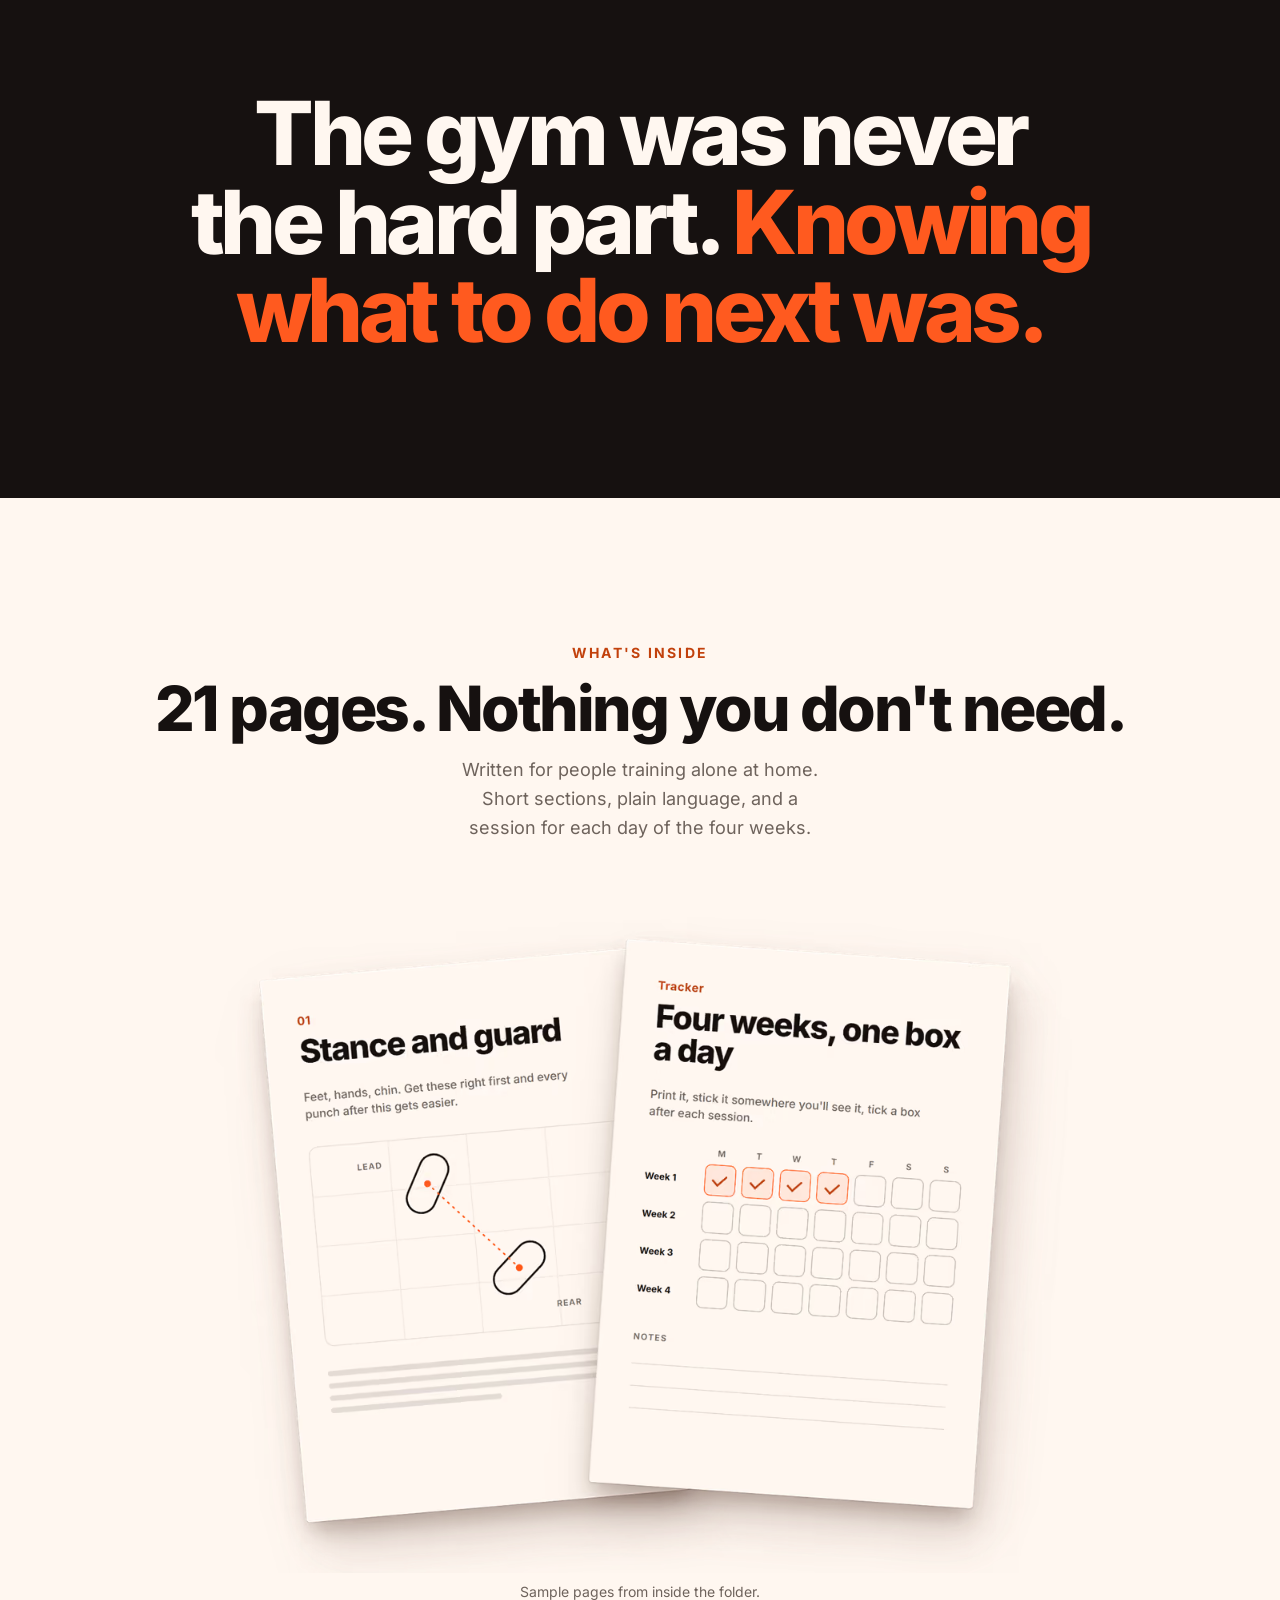
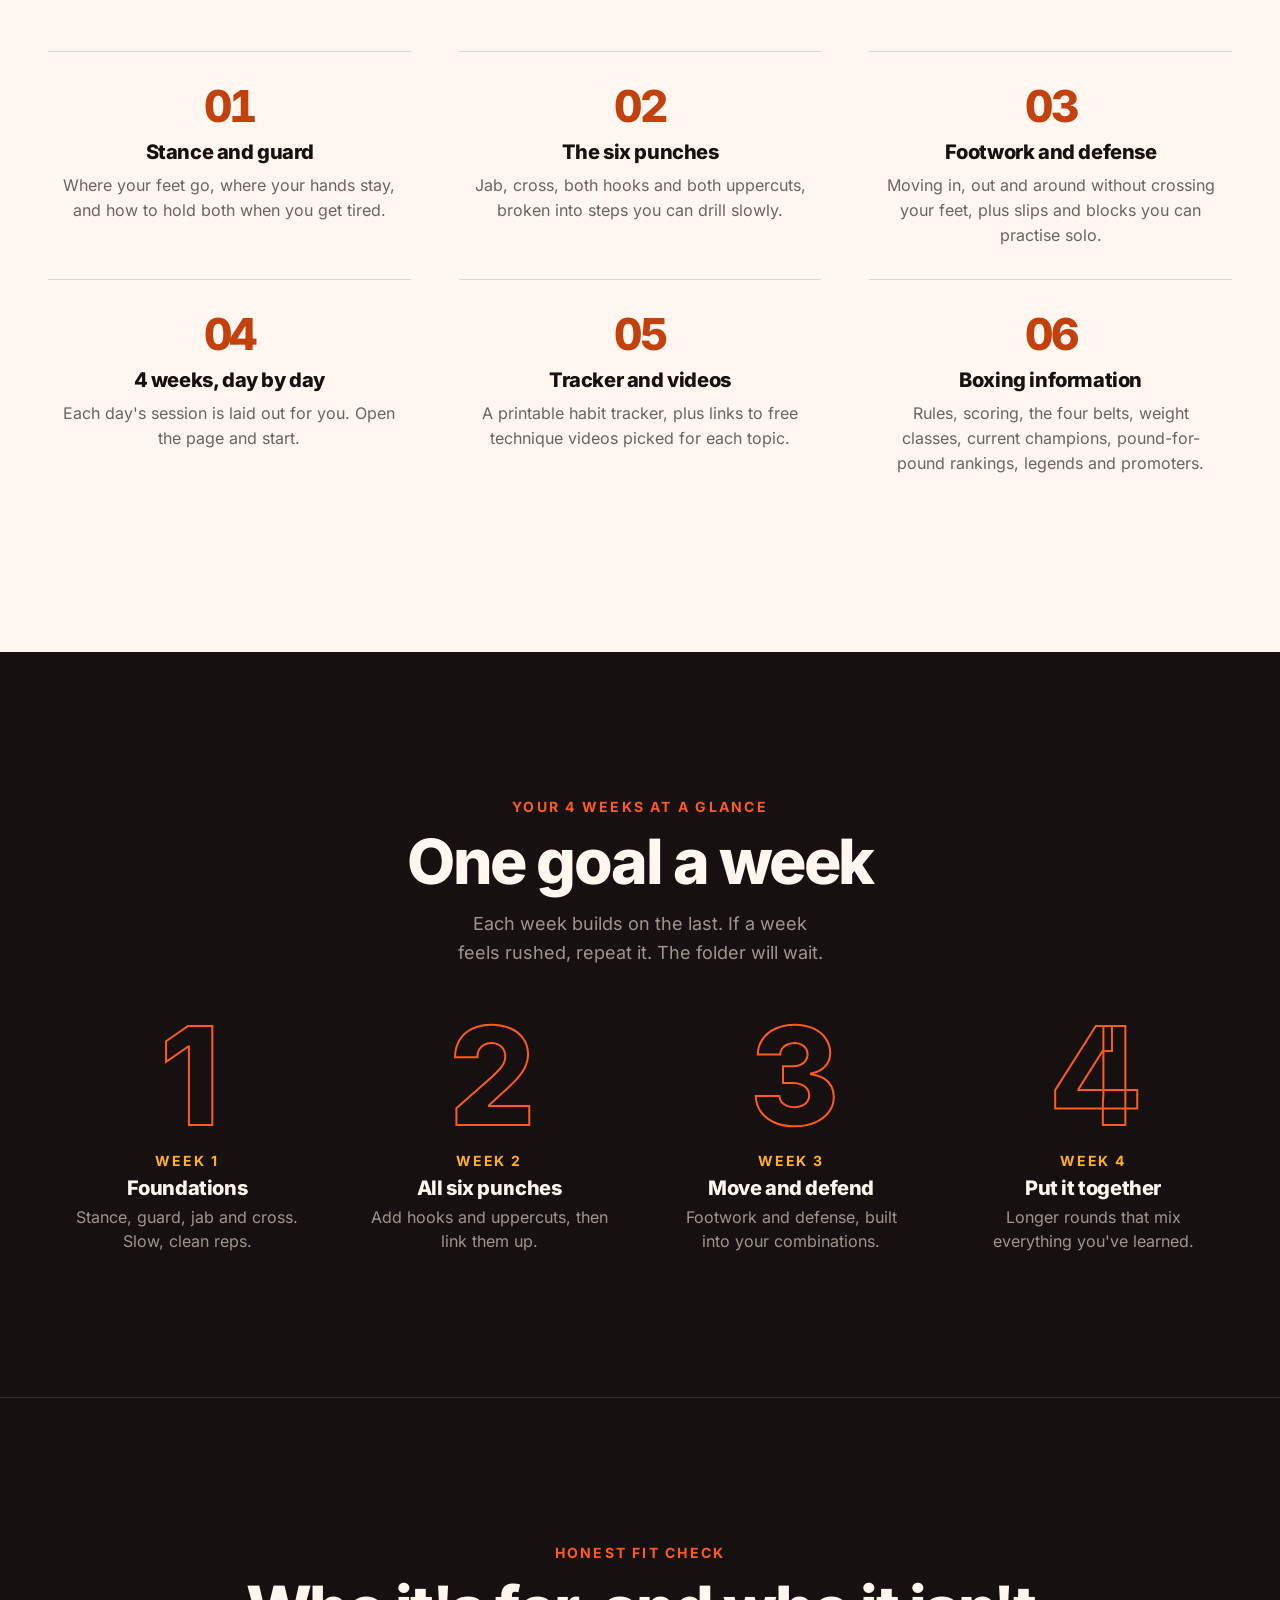
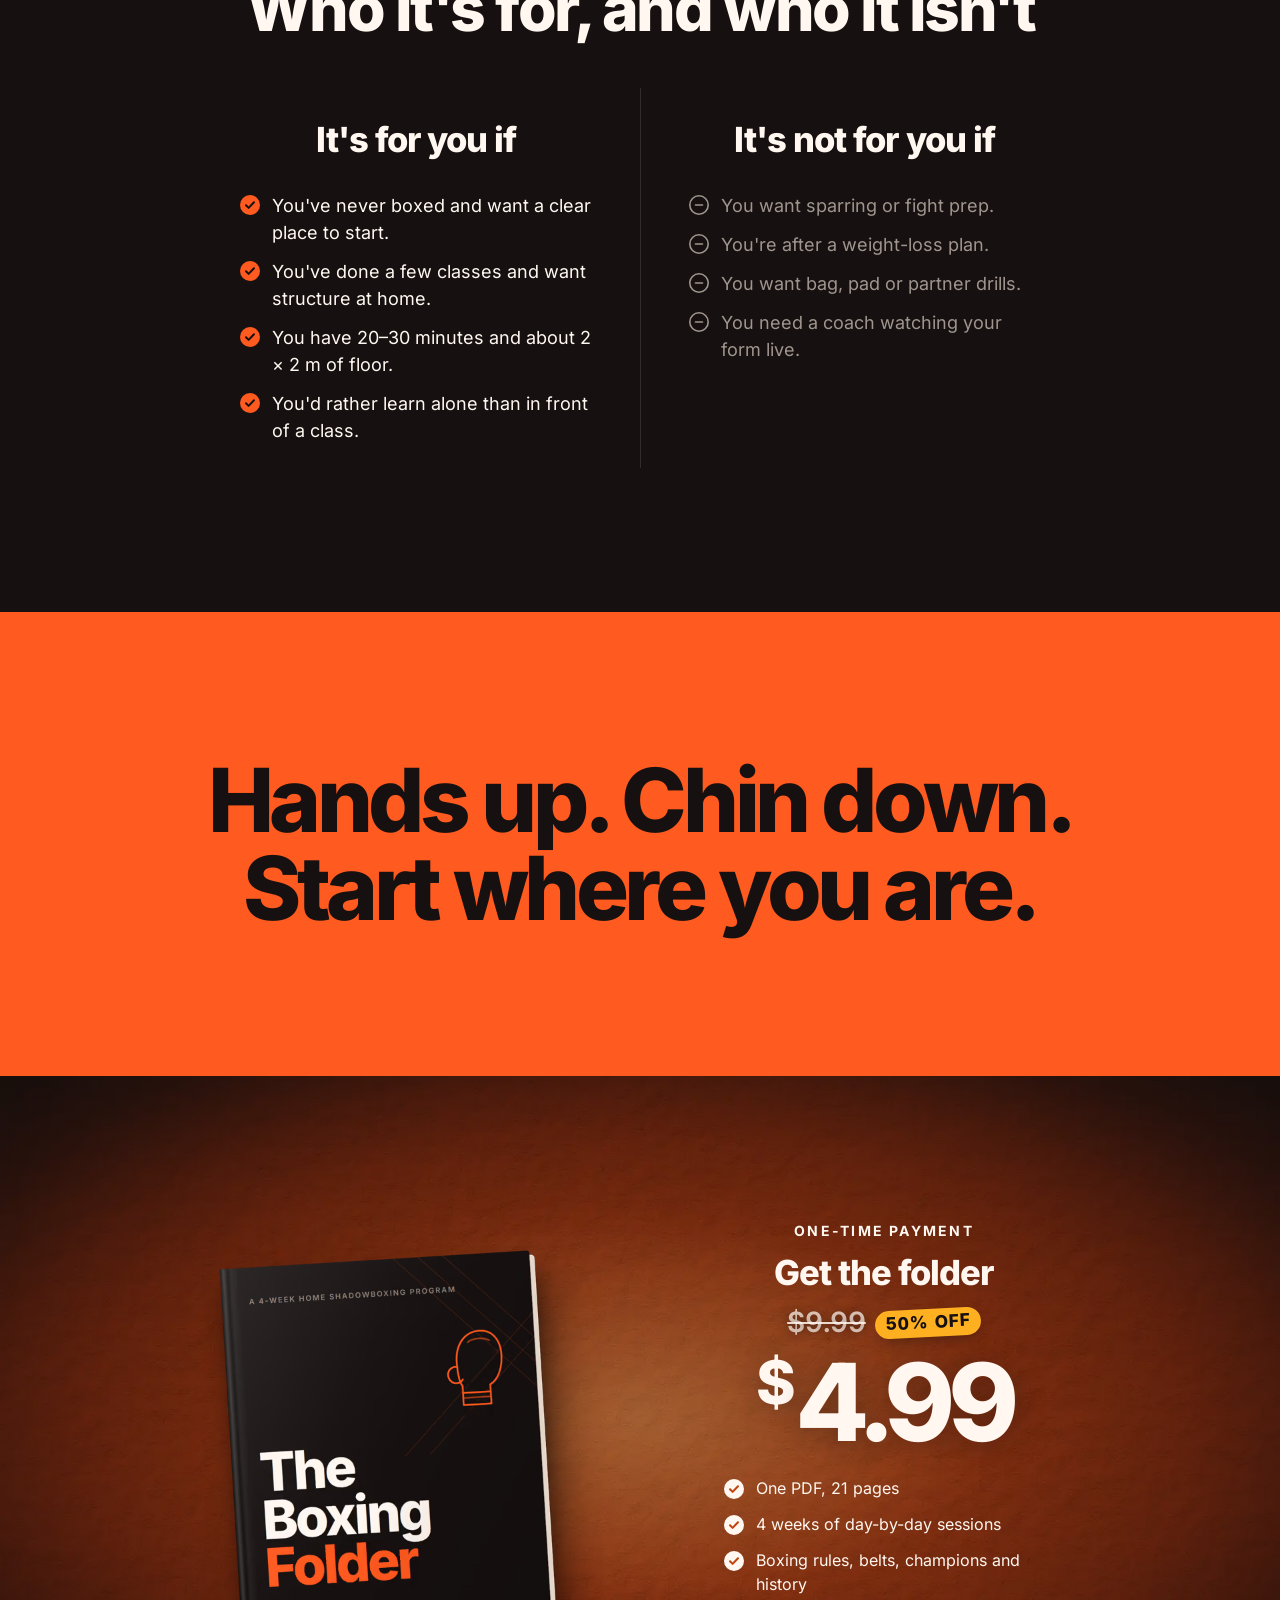
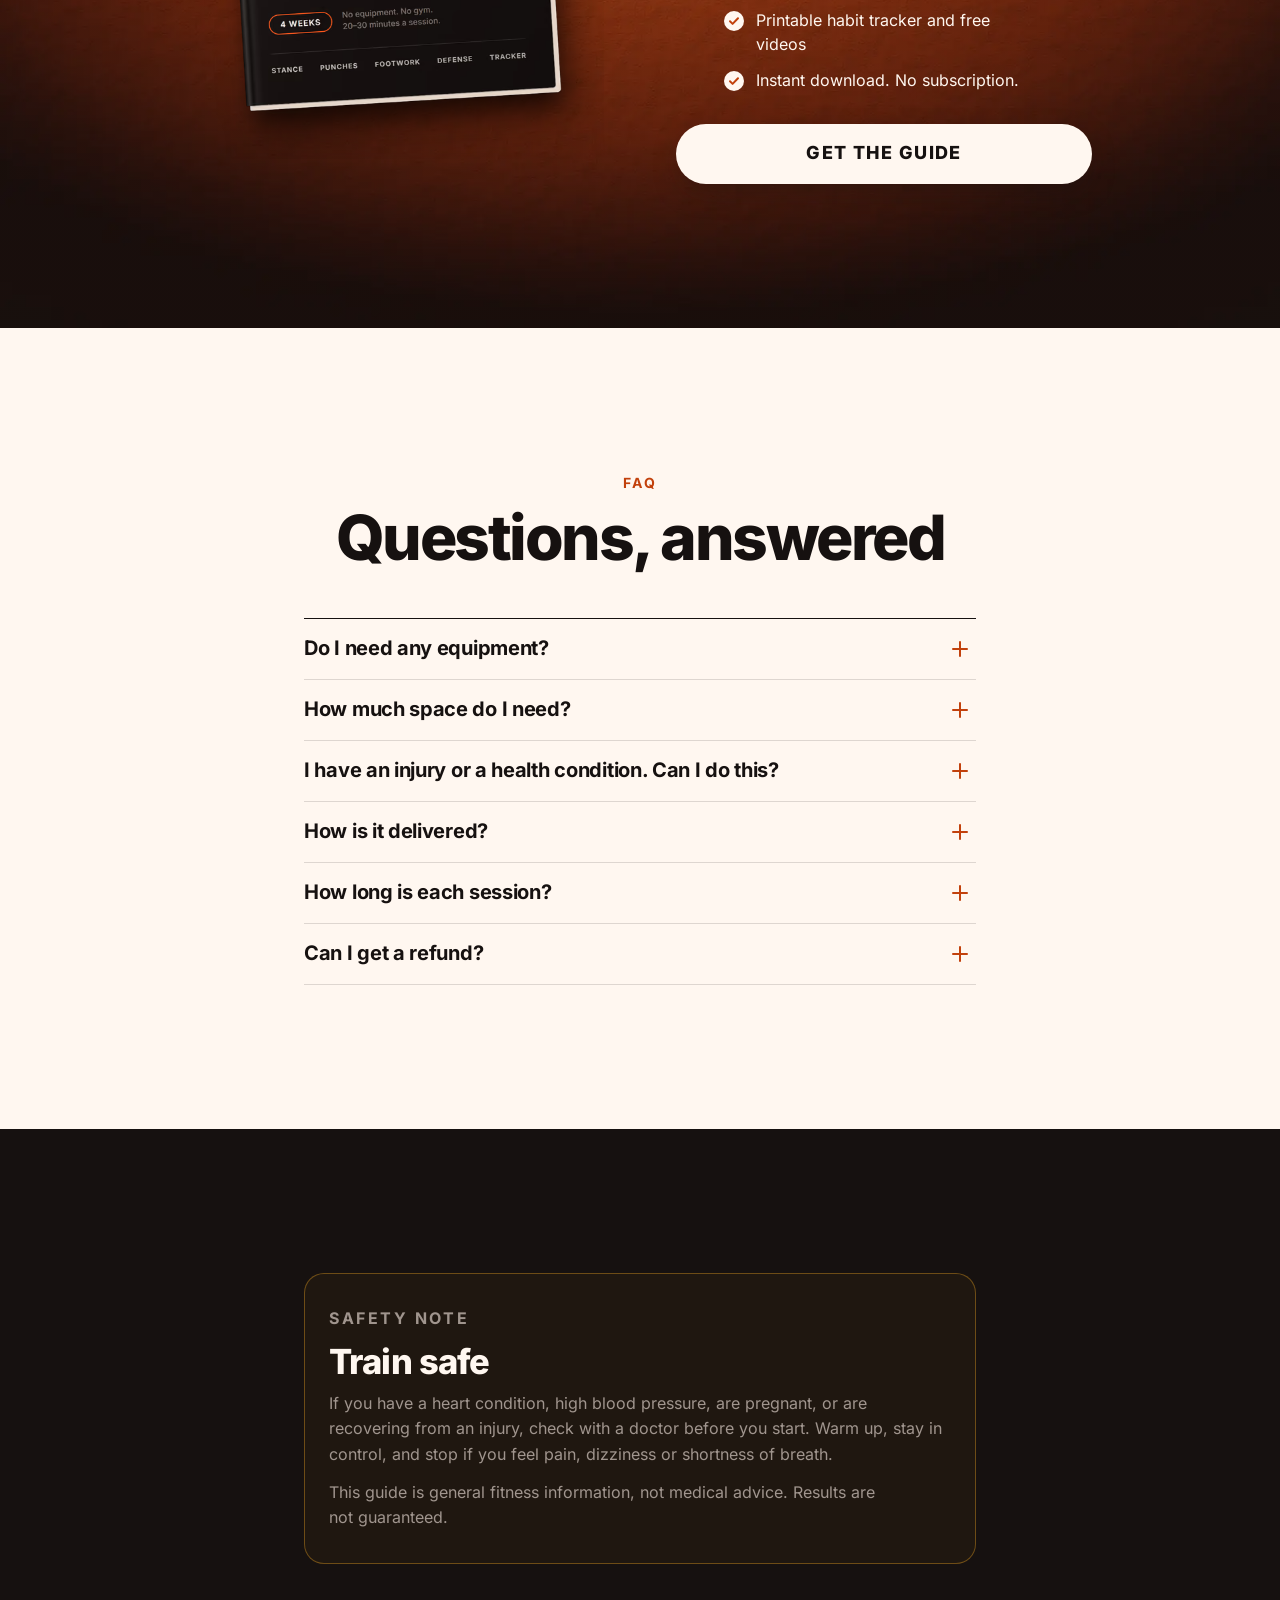
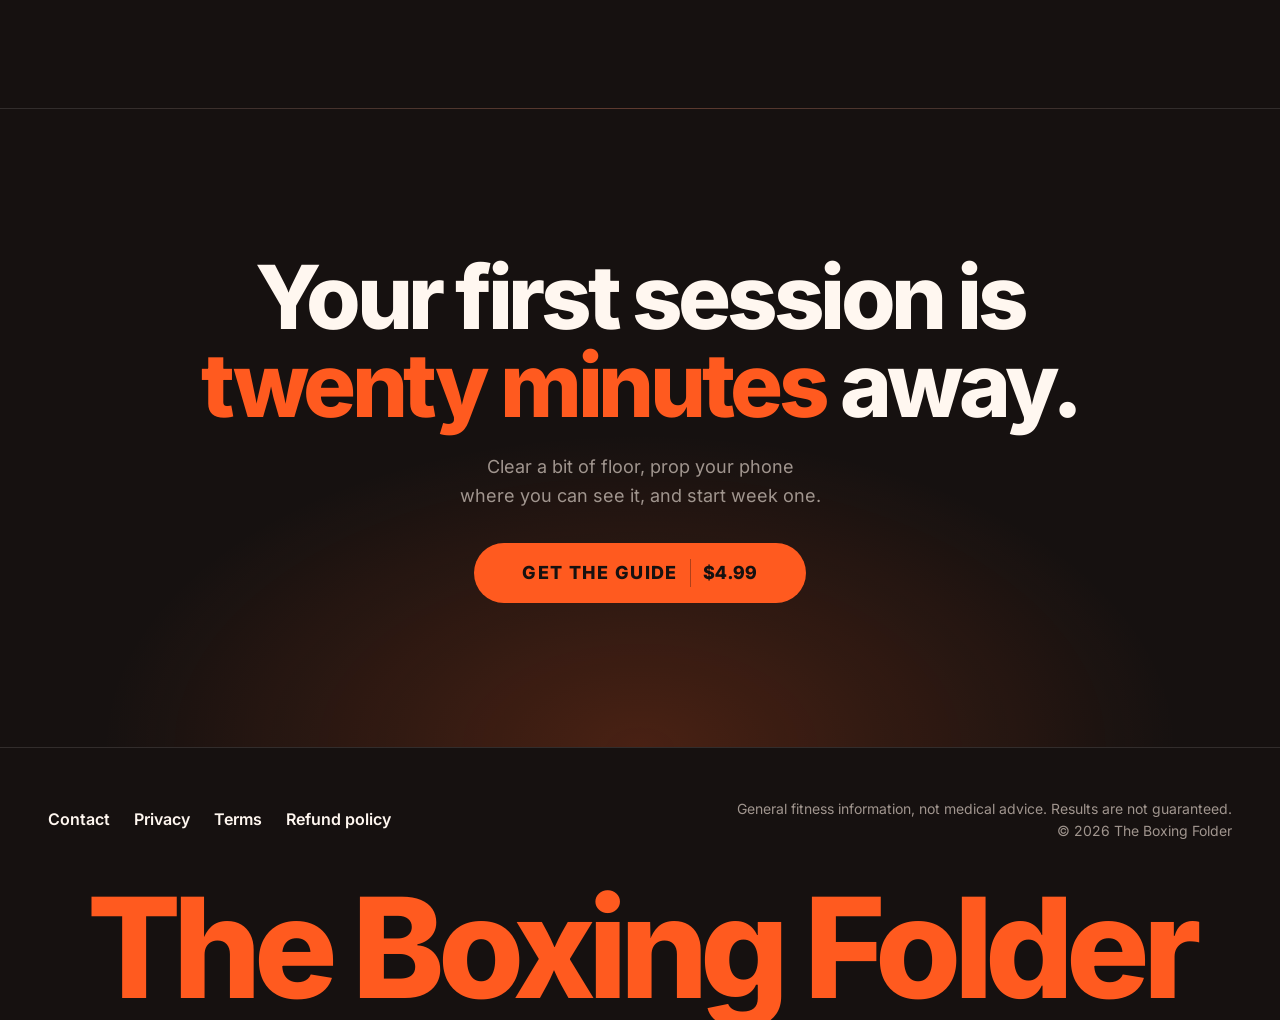
==== commit 49bc6df3: "Update site copy for 21-page PDF and boxing information section" ====
--- a/index.html
+++ b/index.html
@@ -120,7 +120,7 @@
       <div class="wrap">
         <header class="section-head center">
           <p class="eyebrow">What's inside</p>
-          <h2 id="inside-h">Up to 15 pages. Nothing you don't need.</h2>
+          <h2 id="inside-h">21 pages. Nothing you don't need.</h2>
           <p class="section-sub">Written for people training alone at home. Short sections, plain language, and a session for each day of the four weeks.</p>
         </header>
 
@@ -158,6 +158,11 @@
             <span class="item-num">05</span>
             <h3>Tracker and videos</h3>
             <p>A printable habit tracker, plus links to free technique videos picked for each topic.</p>
+          </li>
+          <li class="item reveal">
+            <span class="item-num">06</span>
+            <h3>Boxing information</h3>
+            <p>Rules, scoring, the four belts, weight classes, current champions, pound-for-pound rankings, legends and promoters.</p>
           </li>
         </ol>
       </div>
@@ -242,10 +247,10 @@
             <a class="btn btn-light btn-lg btn-block" href="#buy" data-checkout>GET THE GUIDE</a>
             <p class="pay-note" data-preview hidden><a href="#" data-preview-link>Read a free Week 1 preview</a></p>
             <ul class="ticks ticks-light offer-list">
-              <li>One PDF, 15 pages</li>
+              <li>One PDF, 21 pages</li>
               <li>4 weeks of day-by-day sessions</li>
-              <li>Printable habit tracker</li>
-              <li>Links to free technique videos</li>
+              <li>Boxing rules, belts, champions and history</li>
+              <li>Printable habit tracker and free videos</li>
               <li>Instant download. No subscription.</li>
             </ul>
 
--- a/styles.css
+++ b/styles.css
@@ -536,7 +536,6 @@
   .wordmark { font-size: var(--fs-base); }
   .section, .pricing, .manifesto, .band-ember { padding-block: var(--s10); }
   .items { grid-template-columns: 1fr 1fr; column-gap: var(--s7); }
-  .items .item:last-child { grid-column: 1 / -1; }
   .fit { grid-template-columns: 1fr 1fr; }
   .fit-col { padding: var(--s5) var(--s7); }
   .fit-col + .fit-col { border-top: 0; border-left: 1px solid var(--rule); }
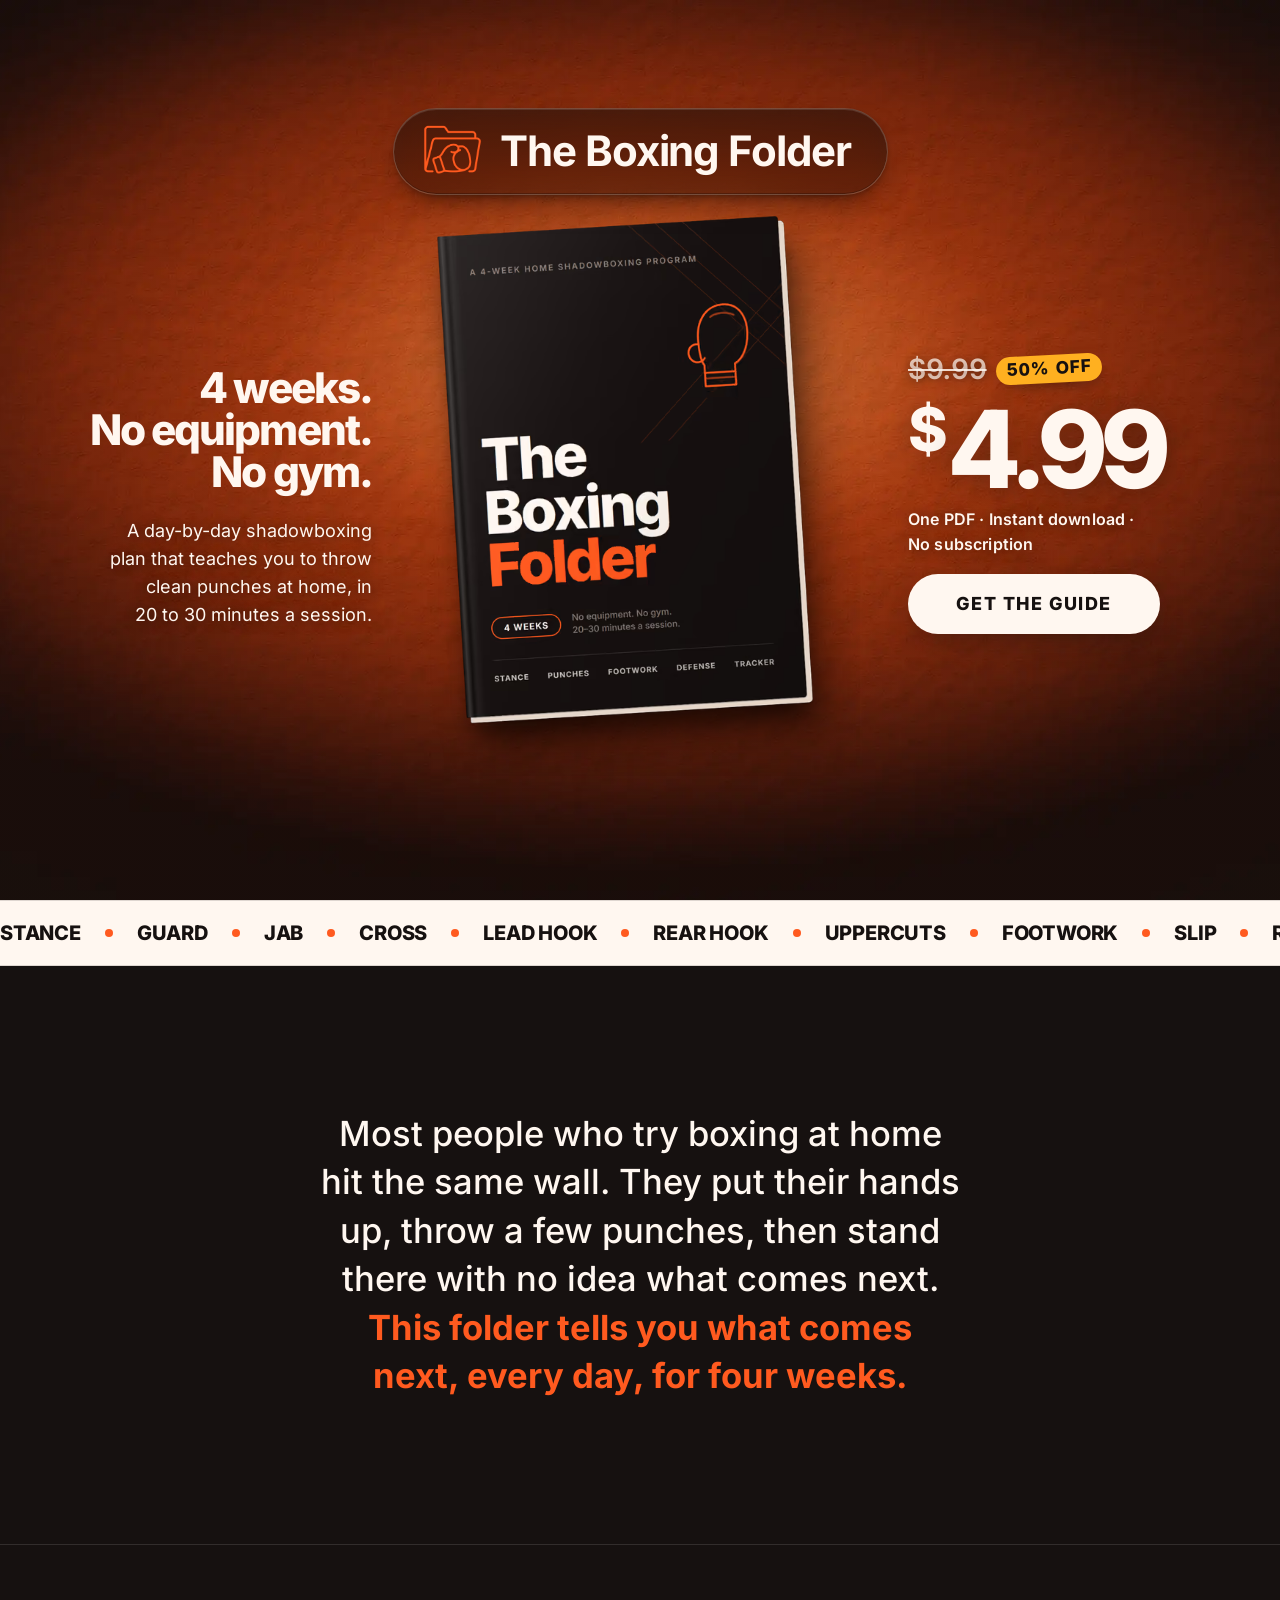
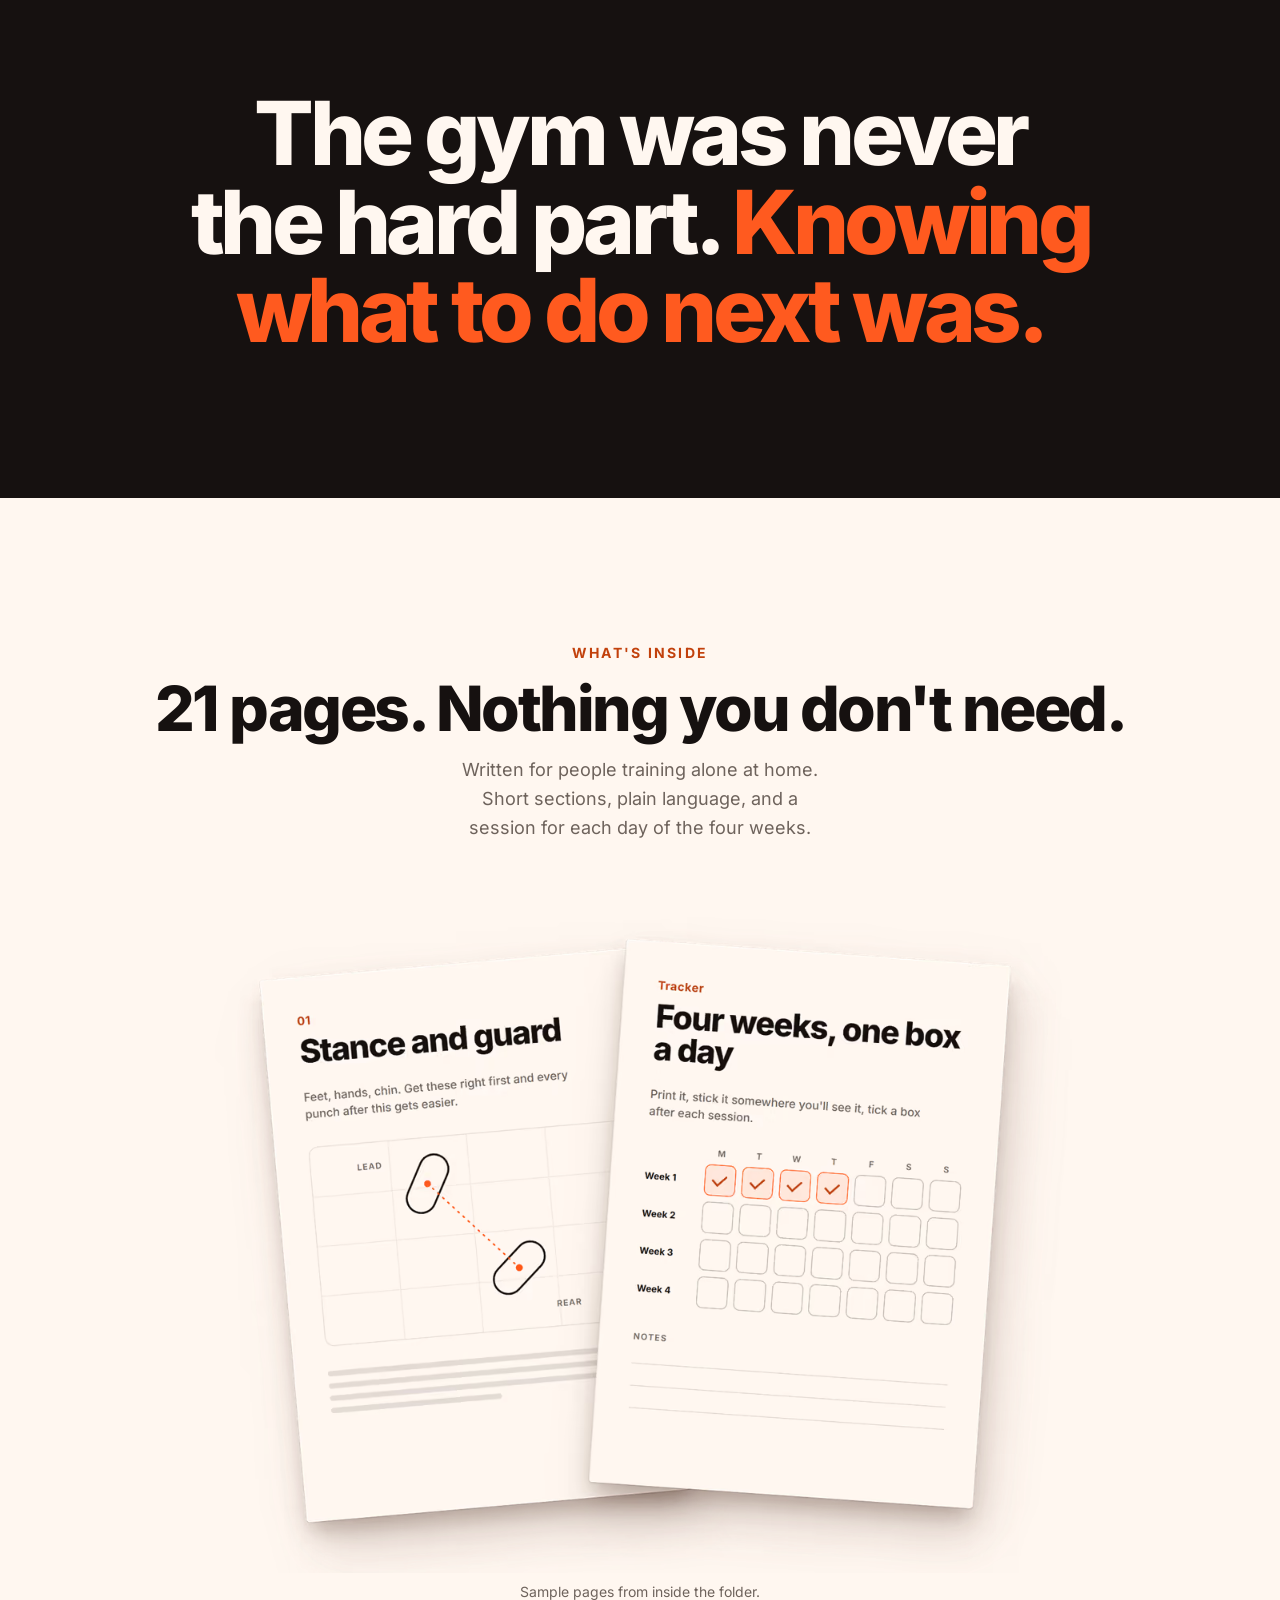
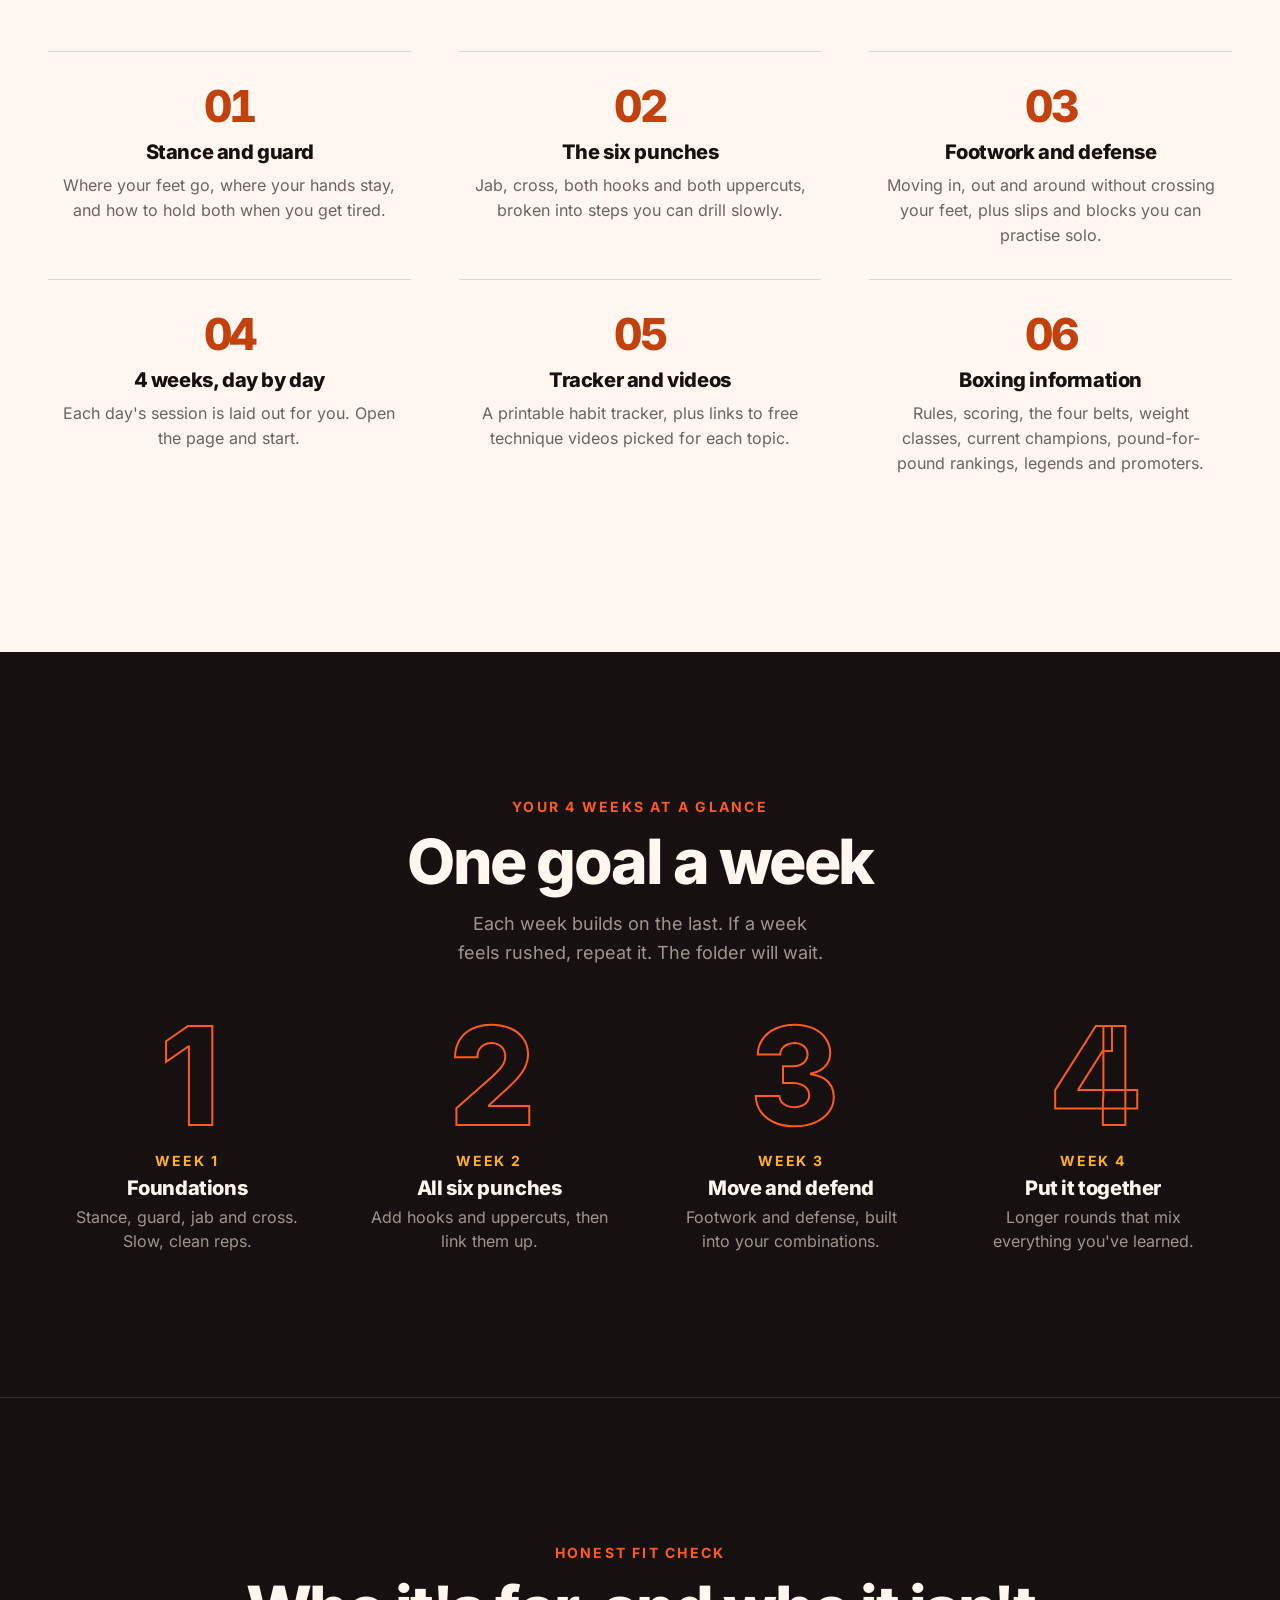
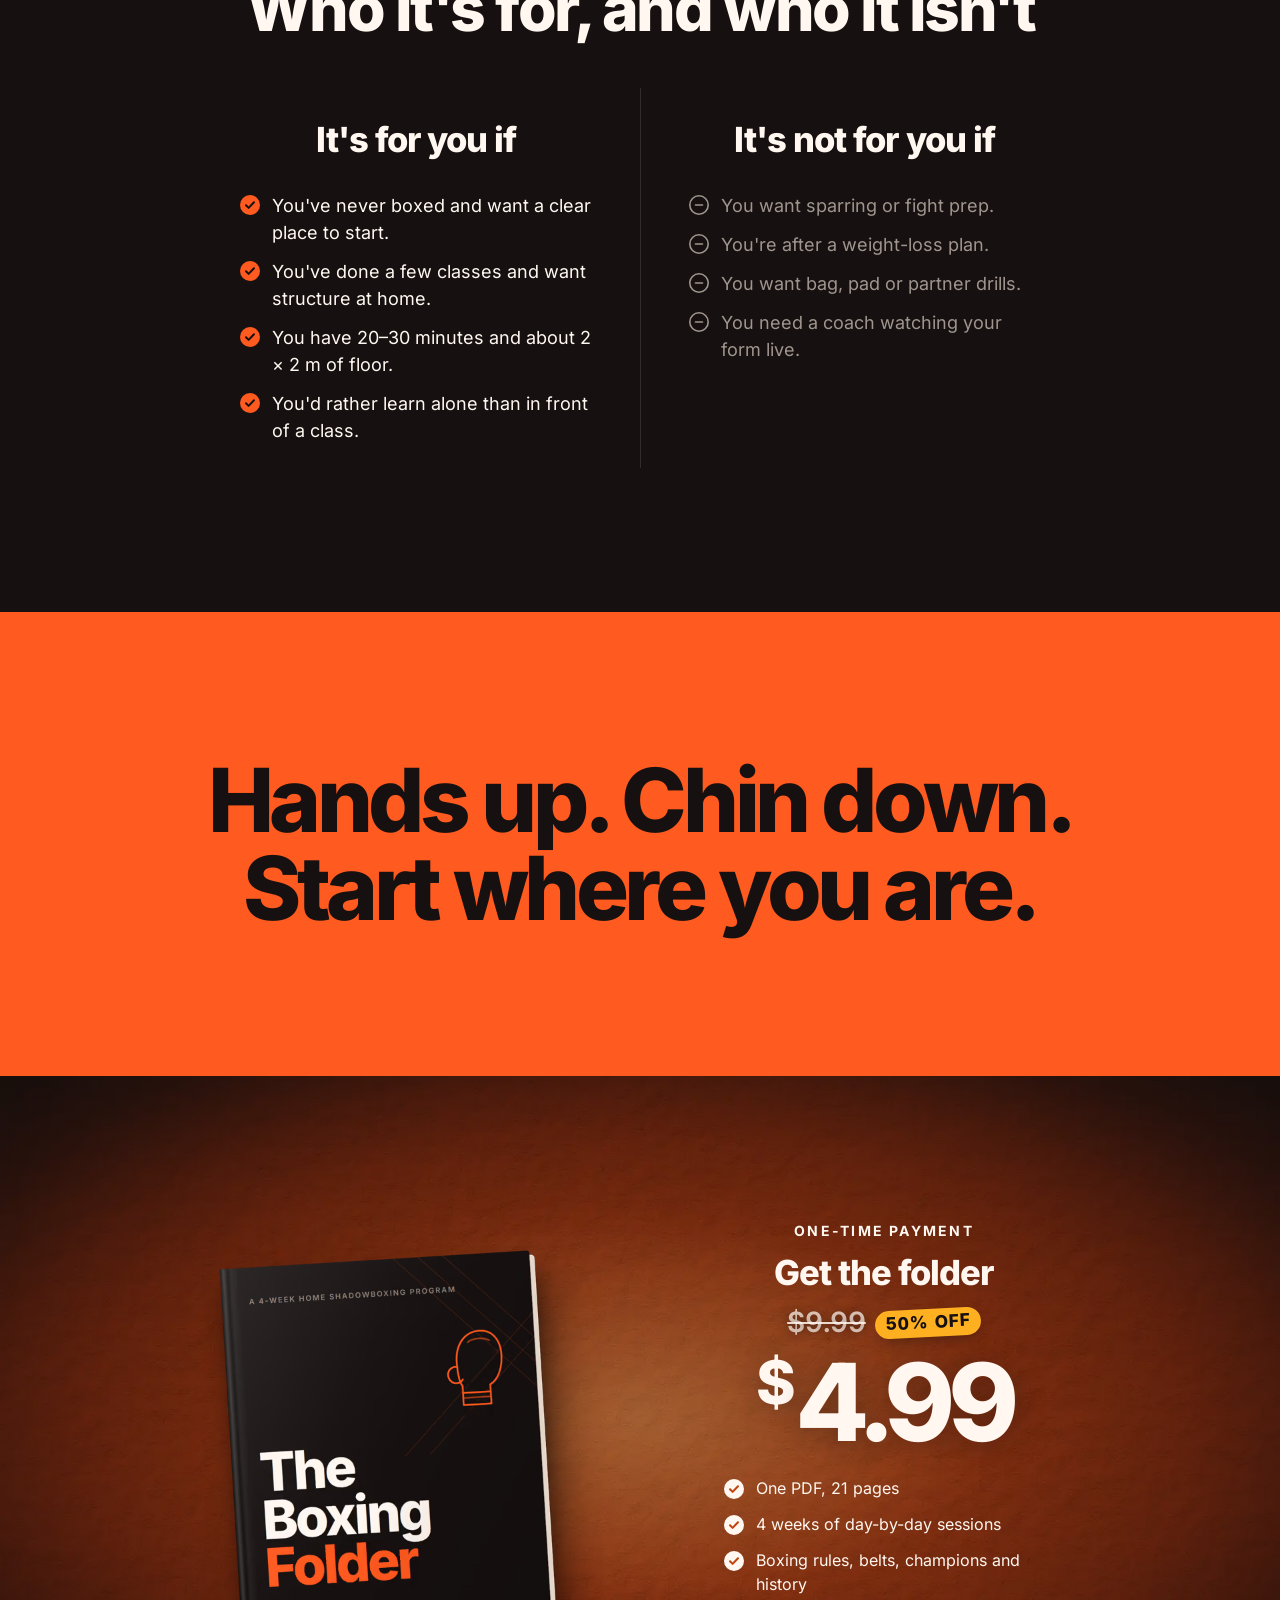
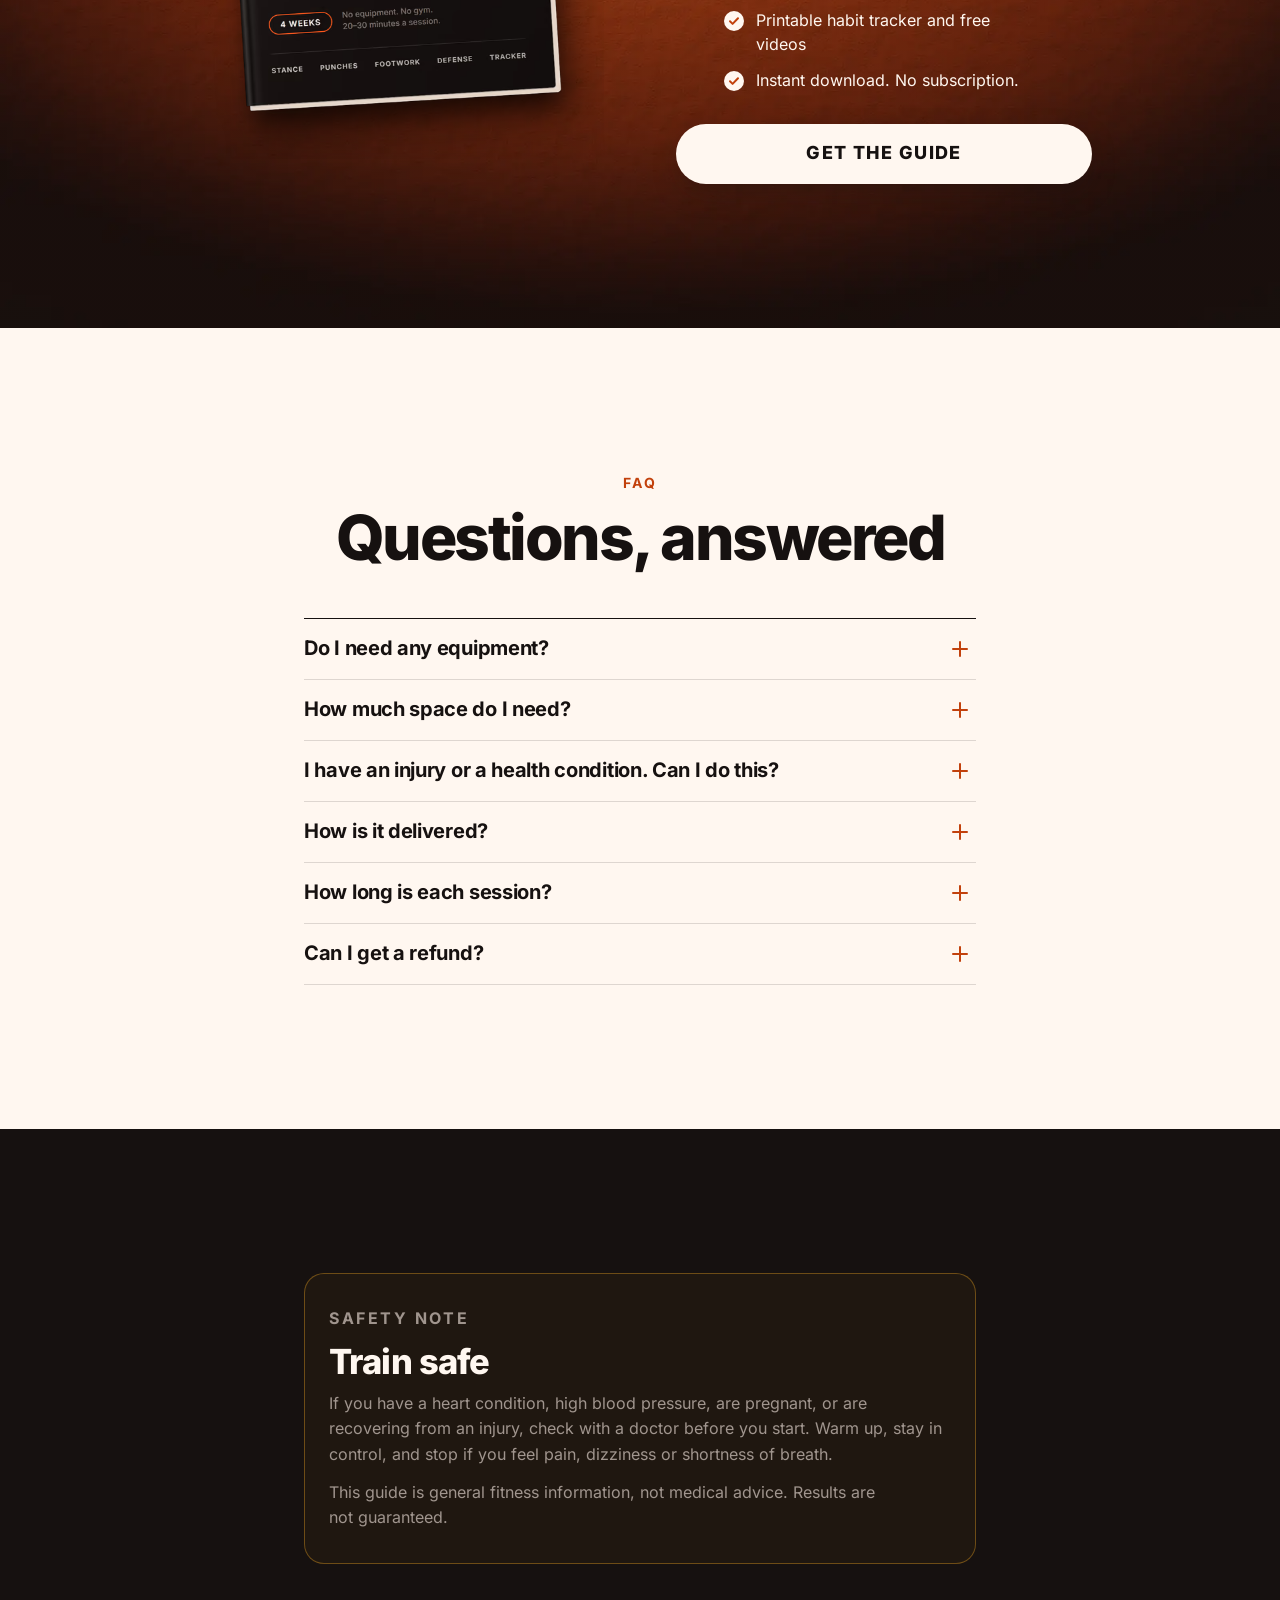
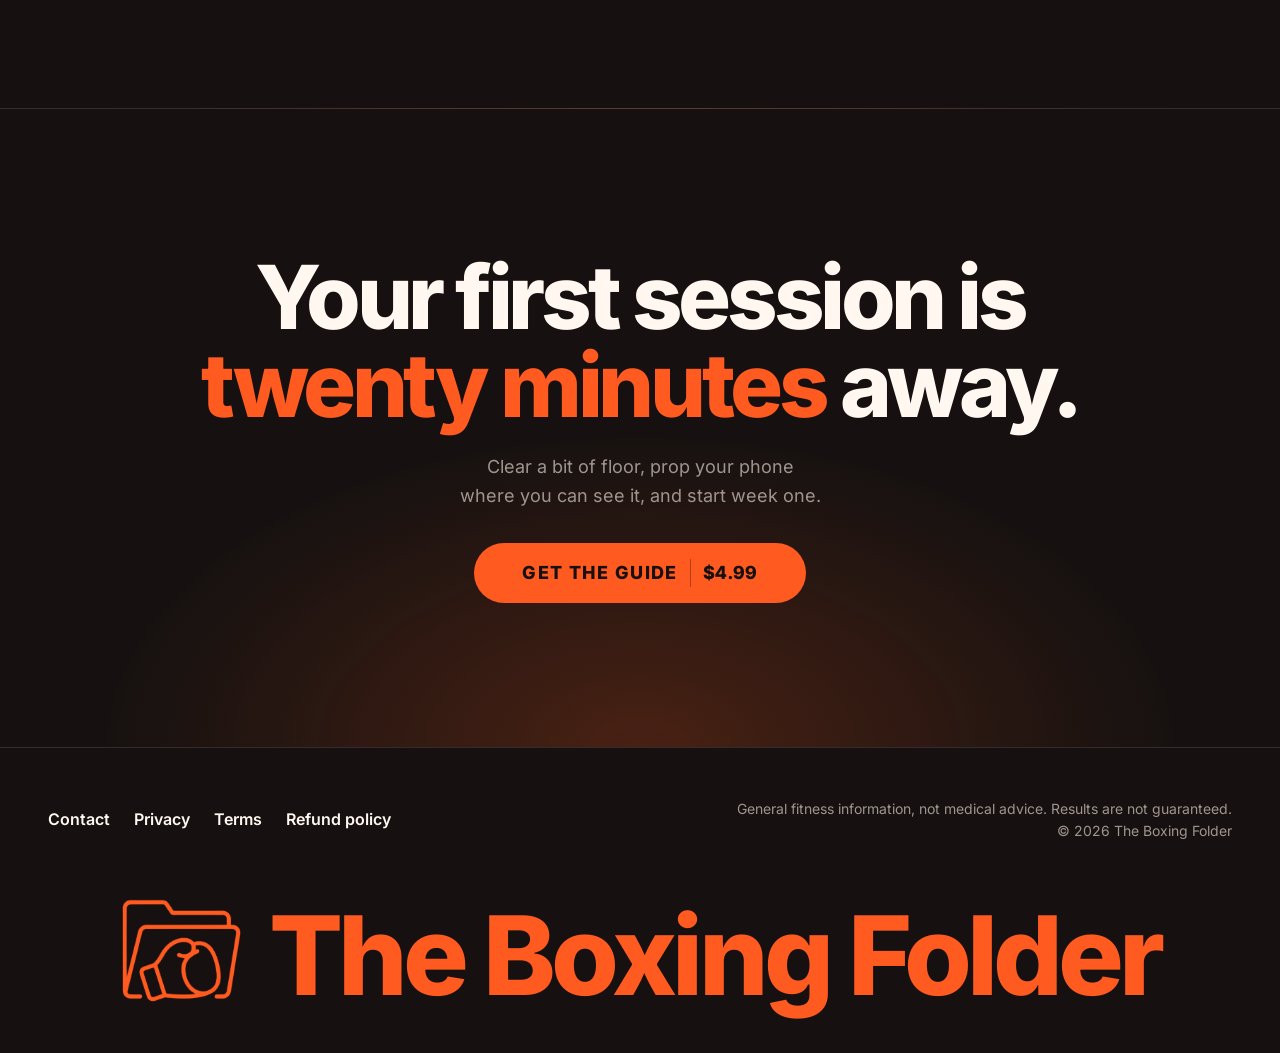
==== commit 4178e747: "Add logo mark, hide top CTA until scroll, fix mobile hero and footer clipping" ====
--- a/index.html
+++ b/index.html
@@ -43,7 +43,8 @@
   <meta name="twitter:description" content="4 weeks. No equipment. No gym. A day-by-day shadowboxing plan for home.">
   <meta name="twitter:image" content="https://theboxingfolder.onrender.com/assets/img/og-image.jpg">
 
-  <link rel="icon" href="assets/favicon.svg" type="image/svg+xml">
+  <link rel="icon" href="assets/favicon.png" type="image/png">
+  <link rel="preload" href="assets/img/logo-mark.webp" as="image" type="image/webp">
   <link rel="preload" href="assets/fonts/inter-latin-var.woff2" as="font" type="font/woff2" crossorigin>
   <link rel="preload" href="assets/img/texture-tall.webp" as="image" type="image/webp" media="(max-width: 1023px)">
   <link rel="preload" href="assets/img/texture-wide.webp" as="image" type="image/webp" media="(min-width: 1024px)">
@@ -53,10 +54,10 @@
 <body>
   <a class="skip" href="#main">Skip to content</a>
 
-  <header class="site-header is-over" data-header>
+  <header class="site-header is-over" data-header aria-hidden="true">
     <div class="wrap header-row">
-      <a class="wordmark" href="#top" data-header-mark>The Boxing Folder</a>
-      <a class="btn btn-sm" href="#buy" data-checkout>GET THE GUIDE</a>
+      <a class="wordmark" href="#top" data-header-mark tabindex="-1"><img class="brand-logo" src="assets/img/logo-mark.webp" width="348" height="298" alt="" decoding="async"><span>The Boxing Folder</span></a>
+      <a class="btn btn-sm" href="#buy" data-checkout tabindex="-1">GET THE GUIDE</a>
     </div>
   </header>
 
@@ -65,7 +66,7 @@
     <section class="hero texture" id="top" aria-labelledby="title">
       <div class="wrap hero-inner">
         <div class="hero-title">
-          <div class="title-pill"><h1 id="title">The Boxing Folder</h1></div>
+          <div class="title-pill"><img class="brand-logo" src="assets/img/logo-mark.webp" width="348" height="298" alt="" fetchpriority="high" decoding="async"><h1 id="title">The Boxing Folder</h1></div>
         </div>
 
         <div class="hero-grid">
@@ -340,7 +341,7 @@
         </nav>
         <p class="footer-note">General fitness information, not medical advice. Results are not guaranteed.<br>© <span data-year>2026</span> The Boxing Folder<span data-creator hidden></span></p>
       </div>
-      <p class="giant" aria-hidden="true">The Boxing Folder</p>
+      <div class="giant" aria-hidden="true"><img class="giant-logo" src="assets/img/logo-mark.webp" width="348" height="298" alt="" loading="lazy" decoding="async"><span>The Boxing Folder</span></div>
     </div>
   </footer>
 
--- a/styles.css
+++ b/styles.css
@@ -50,7 +50,7 @@
   --fs-lg: clamp(1.5rem, 1.2rem + 1.2vw, 2.25rem);
   --fs-xl: clamp(2.25rem, 1.5rem + 3vw, 4rem);
   --fs-2xl: clamp(2.5rem, 1.2rem + 5.4vw, 6rem);
-  --fs-title: clamp(1.375rem, 6.2vw, 2.875rem);
+  --fs-title: clamp(1.1875rem, 5.4vw, 2.625rem);
   --fs-price: 6rem;
   --fs-price: clamp(3.75rem, min(25vw, 14svh), 9rem);
 
@@ -145,7 +145,7 @@
 .btn:focus-visible { outline-offset: 4px; border-radius: var(--r-pill); }
 .btn-sm { min-height: 48px; padding: 0 var(--s5); font-size: var(--fs-xs); }
 .btn-lg { min-height: 60px; padding: 0 var(--s7); font-size: var(--fs-base); }
-@media (max-width: 379px) { .btn-lg { padding: 0 var(--s5); letter-spacing: 0.06em; } .btn-price { padding-left: var(--s2); } .header-row { gap: var(--s3); } .site-header .wordmark { font-size: 0.8125rem; } .site-header .btn-sm { padding: 0 var(--s4); letter-spacing: 0.05em; } }
+@media (max-width: 379px) { .btn-lg { padding: 0 var(--s5); letter-spacing: 0.06em; } .btn-price { padding-left: var(--s2); } .header-row { gap: var(--s2); } .site-header .wordmark { font-size: 0.8125rem; gap: 6px; } .site-header .btn-sm { padding: 0 var(--s3); letter-spacing: 0.04em; } }
 .btn-light { background: var(--paper); color: var(--charcoal); box-shadow: 0 10px 30px -10px rgba(22, 17, 16, 0.6); }
 .btn-block { width: 100%; }
 .btn-price { padding-left: var(--s3); border-left: 1.5px solid rgba(22, 17, 16, 0.35); font-variant-numeric: tabular-nums; letter-spacing: 0.02em; }
@@ -172,26 +172,27 @@
   padding-top: env(safe-area-inset-top, 0px);
   background: rgba(22, 17, 16, 0.92);
   border-bottom: 1px solid var(--rule);
-  transition: background-color 240ms var(--ease), border-color 240ms var(--ease);
+  transition: opacity 240ms var(--ease), transform 240ms var(--ease), visibility 240ms;
 }
 @supports ((-webkit-backdrop-filter: blur(1px)) or (backdrop-filter: blur(1px))) {
-  .site-header { background: rgba(22, 17, 16, 0.76); -webkit-backdrop-filter: blur(14px); backdrop-filter: blur(14px); }
-}
-.site-header.is-over { background: transparent; border-bottom-color: transparent; -webkit-backdrop-filter: none; backdrop-filter: none; }
-.site-header.is-over .btn { background: var(--paper); }
-.header-row { height: var(--header-h); display: flex; align-items: center; justify-content: space-between; gap: var(--s4); }
+  .site-header { background: rgba(22, 17, 16, 0.78); -webkit-backdrop-filter: blur(14px); backdrop-filter: blur(14px); }
+}
+.site-header.is-over {
+  opacity: 0; visibility: hidden; pointer-events: none;
+  transform: translateY(-10px);
+}
+.header-row { height: var(--header-h); display: flex; align-items: center; justify-content: space-between; gap: var(--s3); }
 .wordmark {
-  font-weight: 800; font-size: var(--fs-sm); letter-spacing: -0.01em; text-decoration: none; white-space: nowrap;
-  min-height: 48px; display: inline-flex; align-items: center;
-  transition: opacity 240ms var(--ease), visibility 240ms;
-}
-.site-header.is-over .wordmark { opacity: 0; visibility: hidden; }
+  font-weight: 800; font-size: var(--fs-sm); letter-spacing: -0.015em; text-decoration: none; white-space: nowrap;
+  min-height: 48px; display: inline-flex; align-items: center; gap: var(--s2); min-width: 0;
+}
+.wordmark .brand-logo { height: 1.35em; width: auto; flex: none; transform: translateY(-0.03em); }
 
 /* ---------- Hero ---------- */
 .hero {
   min-height: 100vh;
   min-height: 100svh;
-  padding: calc(var(--header-h) + env(safe-area-inset-top, 0px) + var(--s2)) 0 var(--s8);
+  padding: calc(env(safe-area-inset-top, 0px) + var(--s5)) 0 var(--s8);
   overflow: clip;
 }
 .hero-inner { display: flex; flex-direction: column; align-items: center; }
@@ -200,9 +201,12 @@
 .title-pill {
   /* Smoked-glass capsule: hairline light edge, soft drop shadow. */
   position: relative;
-  display: inline-block;
+  display: inline-flex;
+  align-items: center;
+  justify-content: center;
+  gap: 0.42em;
   max-width: 100%;
-  padding: 0.42em 0.95em 0.46em;
+  padding: 0.4em 0.85em 0.42em 0.7em;
   font-size: var(--fs-title);
   color: var(--paper);
   border-radius: var(--r-pill);
@@ -222,6 +226,12 @@
     backdrop-filter: blur(12px) saturate(1.2);
   }
 }
+.title-pill .brand-logo {
+  height: 1.2em;
+  width: auto;
+  flex: none;
+  transform: translateY(-0.03em);
+}
 .title-pill h1 {
   font-size: 1em;
   line-height: 1.05;
@@ -236,7 +246,7 @@
 
 .hero-grid {
   width: 100%;
-  margin-top: var(--s5);
+  margin-top: var(--s4);
   display: grid;
   justify-items: center;
   text-align: center;
@@ -249,11 +259,11 @@
 }
 .hero-book {
   grid-area: book;
-  width: min(78vw, 400px);
-  /* Size from the screen height so the price and button always land on the first screen. */
-  width: clamp(96px, calc((100svh - 456px) * 0.7773), min(78vw, 400px));
+  width: min(72vw, 360px);
+  /* Size from the screen height so the price and button always land comfortably on the first screen. */
+  width: clamp(96px, calc((100svh - 430px) * 0.7773), min(72vw, 360px));
   aspect-ratio: 1110 / 1428;
-  margin: var(--s2) 0 -8%;
+  margin: var(--s2) 0 -6%;
 }
 .hero-book img { width: 100%; height: 100%; }
 .buy { grid-area: buy; display: flex; flex-direction: column; align-items: center; position: relative; z-index: 1; }
@@ -298,7 +308,7 @@
 .big-price { flex-wrap: wrap; }
 .price-note span { display: inline-block; }
 .big-price .was { flex-basis: 100%; text-align: center; margin-bottom: 0.06em; font-size: 0.26em; font-weight: 600; line-height: 1.2; color: rgba(255, 247, 240, 0.72); text-decoration-line: line-through; text-decoration-thickness: 2px; text-decoration-color: rgba(255, 247, 240, 0.85); letter-spacing: -0.01em; font-variant-numeric: tabular-nums; text-shadow: 0 1px 10px rgba(22, 17, 16, 0.45); }
-.price-note { margin: var(--s3) 0 var(--s5); max-width: 18rem; font-size: var(--fs-sm); font-weight: 600; color: var(--paper); letter-spacing: 0.01em; text-wrap: balance; text-shadow: 0 1px 12px rgba(22, 17, 16, 0.5); }
+.price-note { margin: var(--s2) 0 var(--s4); max-width: 18rem; font-size: var(--fs-sm); font-weight: 600; color: var(--paper); letter-spacing: 0.01em; text-wrap: balance; text-shadow: 0 1px 12px rgba(22, 17, 16, 0.5); }
 
 
 /* ---------- Ticker ---------- */
@@ -490,13 +500,15 @@
 @media (hover: hover) { .footer-links a:hover { color: var(--ember); } }
 .footer-note { color: var(--ash); font-size: var(--fs-xs); }
 .giant {
+  display: flex; align-items: center; justify-content: center; gap: 0.24em;
   margin-top: var(--s7);
-  font-size: calc((min(100vw, var(--max) + 2 * var(--gutter)) - 2 * var(--gutter)) / 8.5);
-  line-height: 0.8; font-weight: 800; letter-spacing: -0.055em; white-space: nowrap; text-align: center;
+  font-size: calc((min(100vw, var(--max) + 2 * var(--gutter)) - 2 * var(--gutter)) / 10.8);
+  line-height: 1.15; font-weight: 800; letter-spacing: -0.045em; white-space: nowrap; text-align: center;
   color: var(--ember);
-  padding-bottom: 0.12em;
+  padding-bottom: max(0.32em, var(--s5));
   user-select: none;
 }
+.giant-logo { height: 0.96em; width: auto; flex: none; transform: translateY(-0.04em); }
 
 /* Sticky phone CTA */
 .sticky-cta {
@@ -543,13 +555,13 @@
   .pages { margin-inline: 0; }
   .footer-row { flex-direction: row; justify-content: space-between; text-align: left; }
   .footer-note { text-align: right; }
-  .hero-book { width: min(52vw, 400px); width: clamp(180px, calc((100svh - 560px) * 0.7773), min(52vw, 400px)); }
+  .hero-book { width: min(50vw, 380px); width: clamp(180px, calc((100svh - 490px) * 0.7773), min(50vw, 380px)); }
 }
 
 /* ---------- Desktop: book in the middle, tagline and price mirrored either side ---------- */
 @media (min-width: 1024px) {
   :root { --fs-base: 1.125rem; --fs-sm: 1rem; --fs-xs: 0.875rem; }
-  .hero { display: flex; align-items: center; padding-bottom: var(--s7); }
+  .hero { display: flex; align-items: center; padding: var(--s6) 0 var(--s7); }
   .hero-inner { width: min(100% - 2 * var(--gutter), var(--max)); }
   .hero-grid {
     margin-top: var(--s4);
